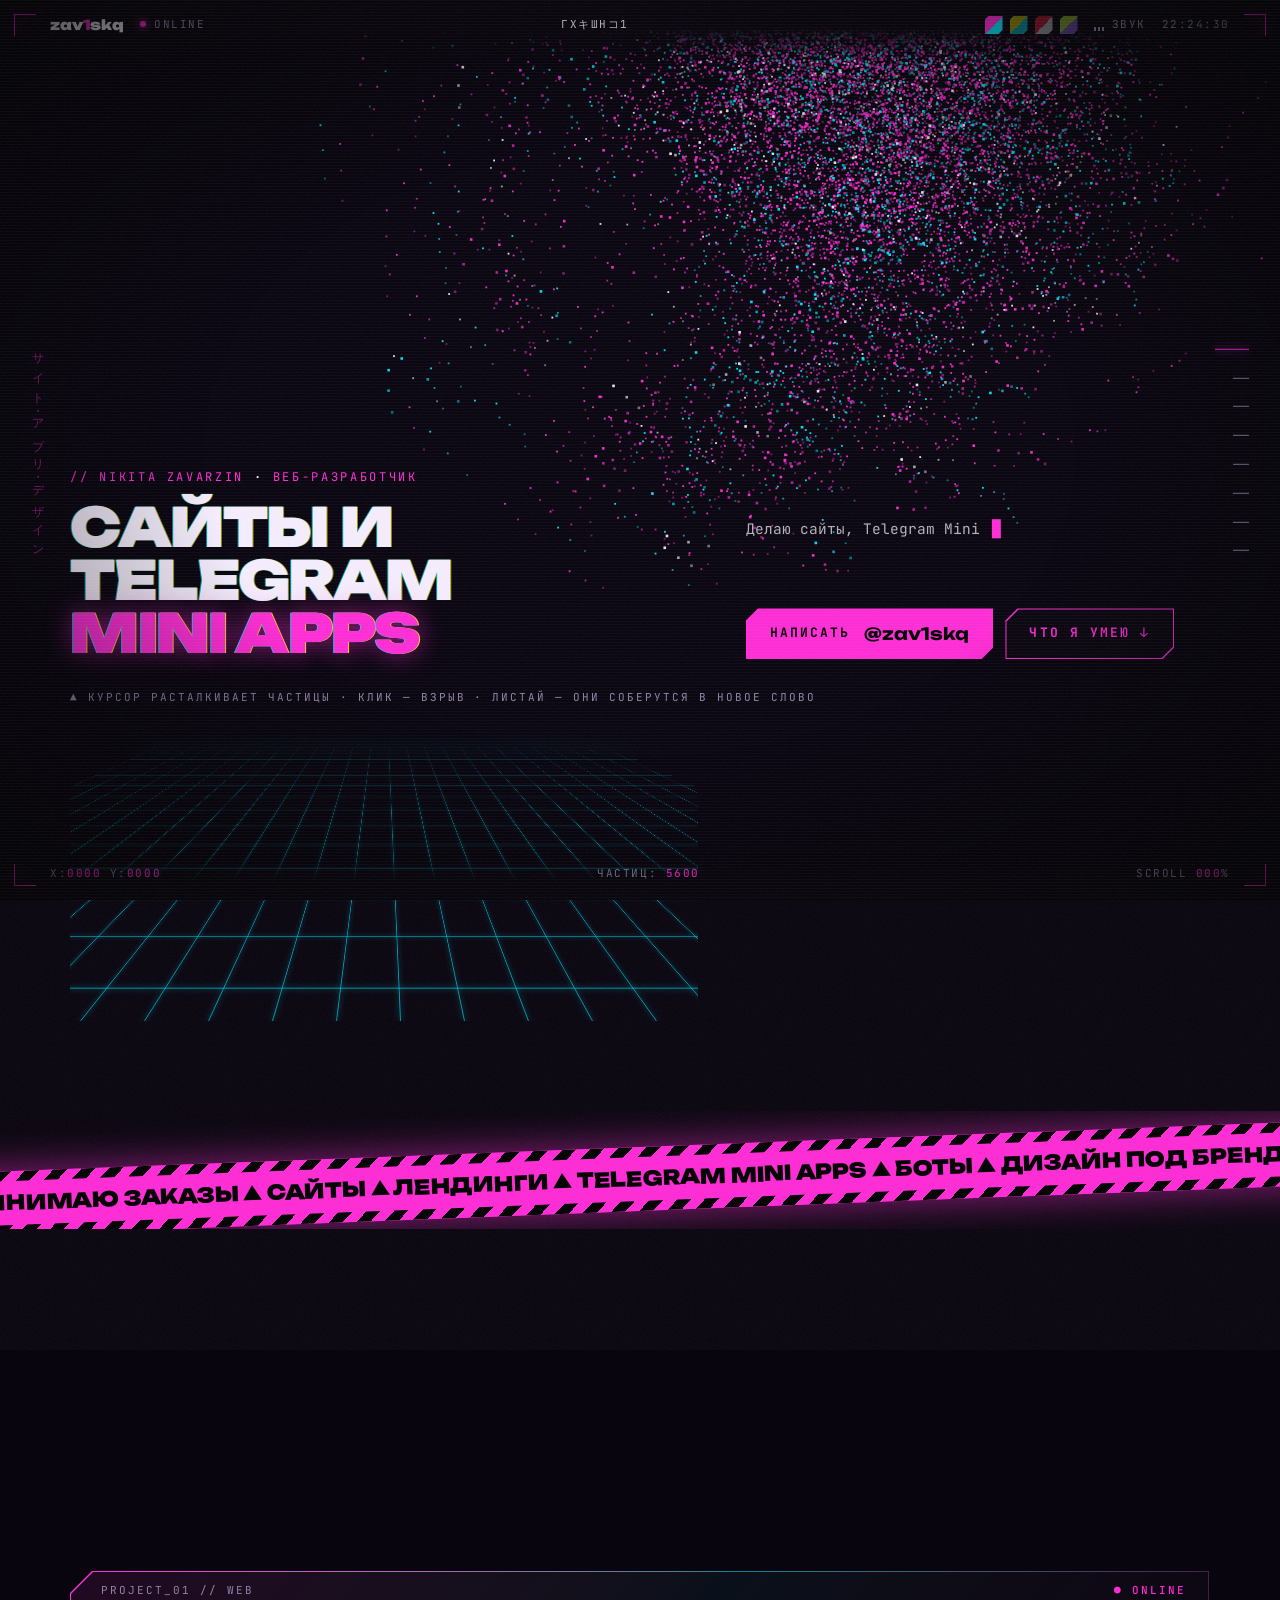
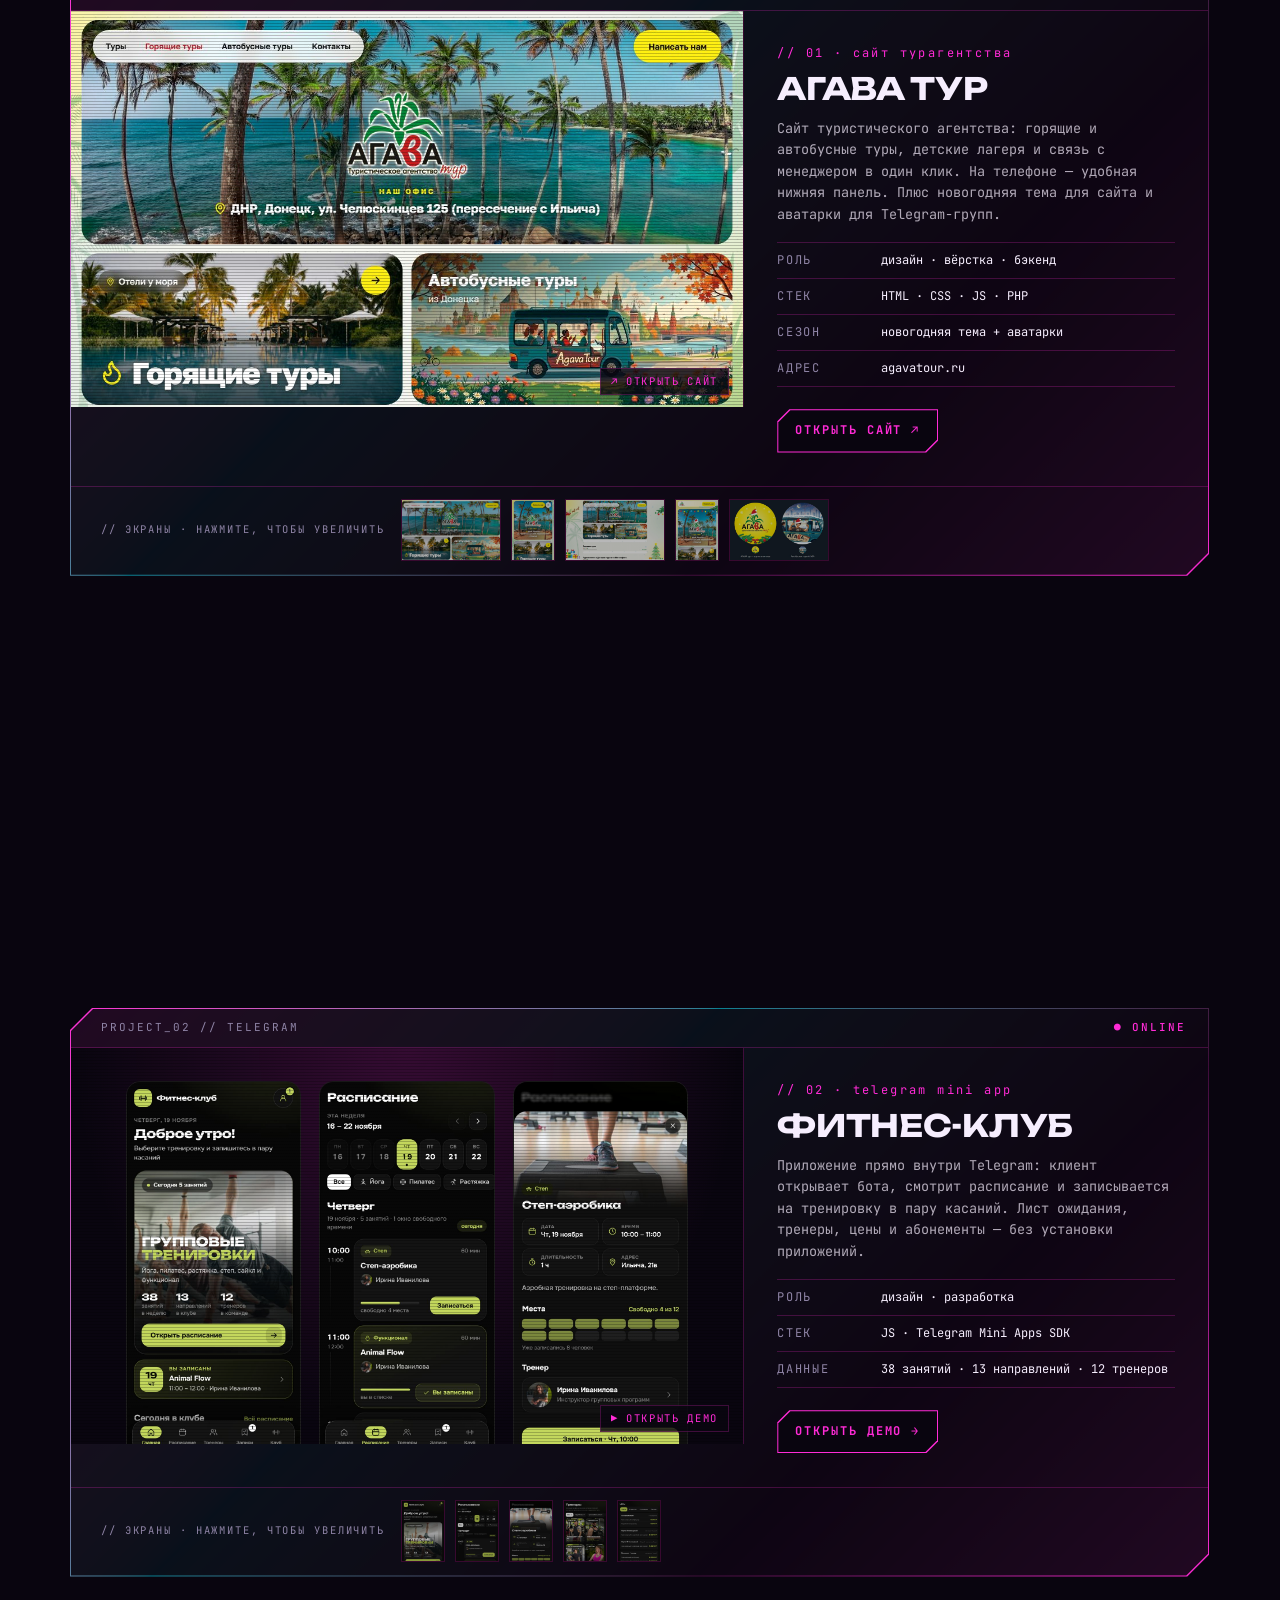
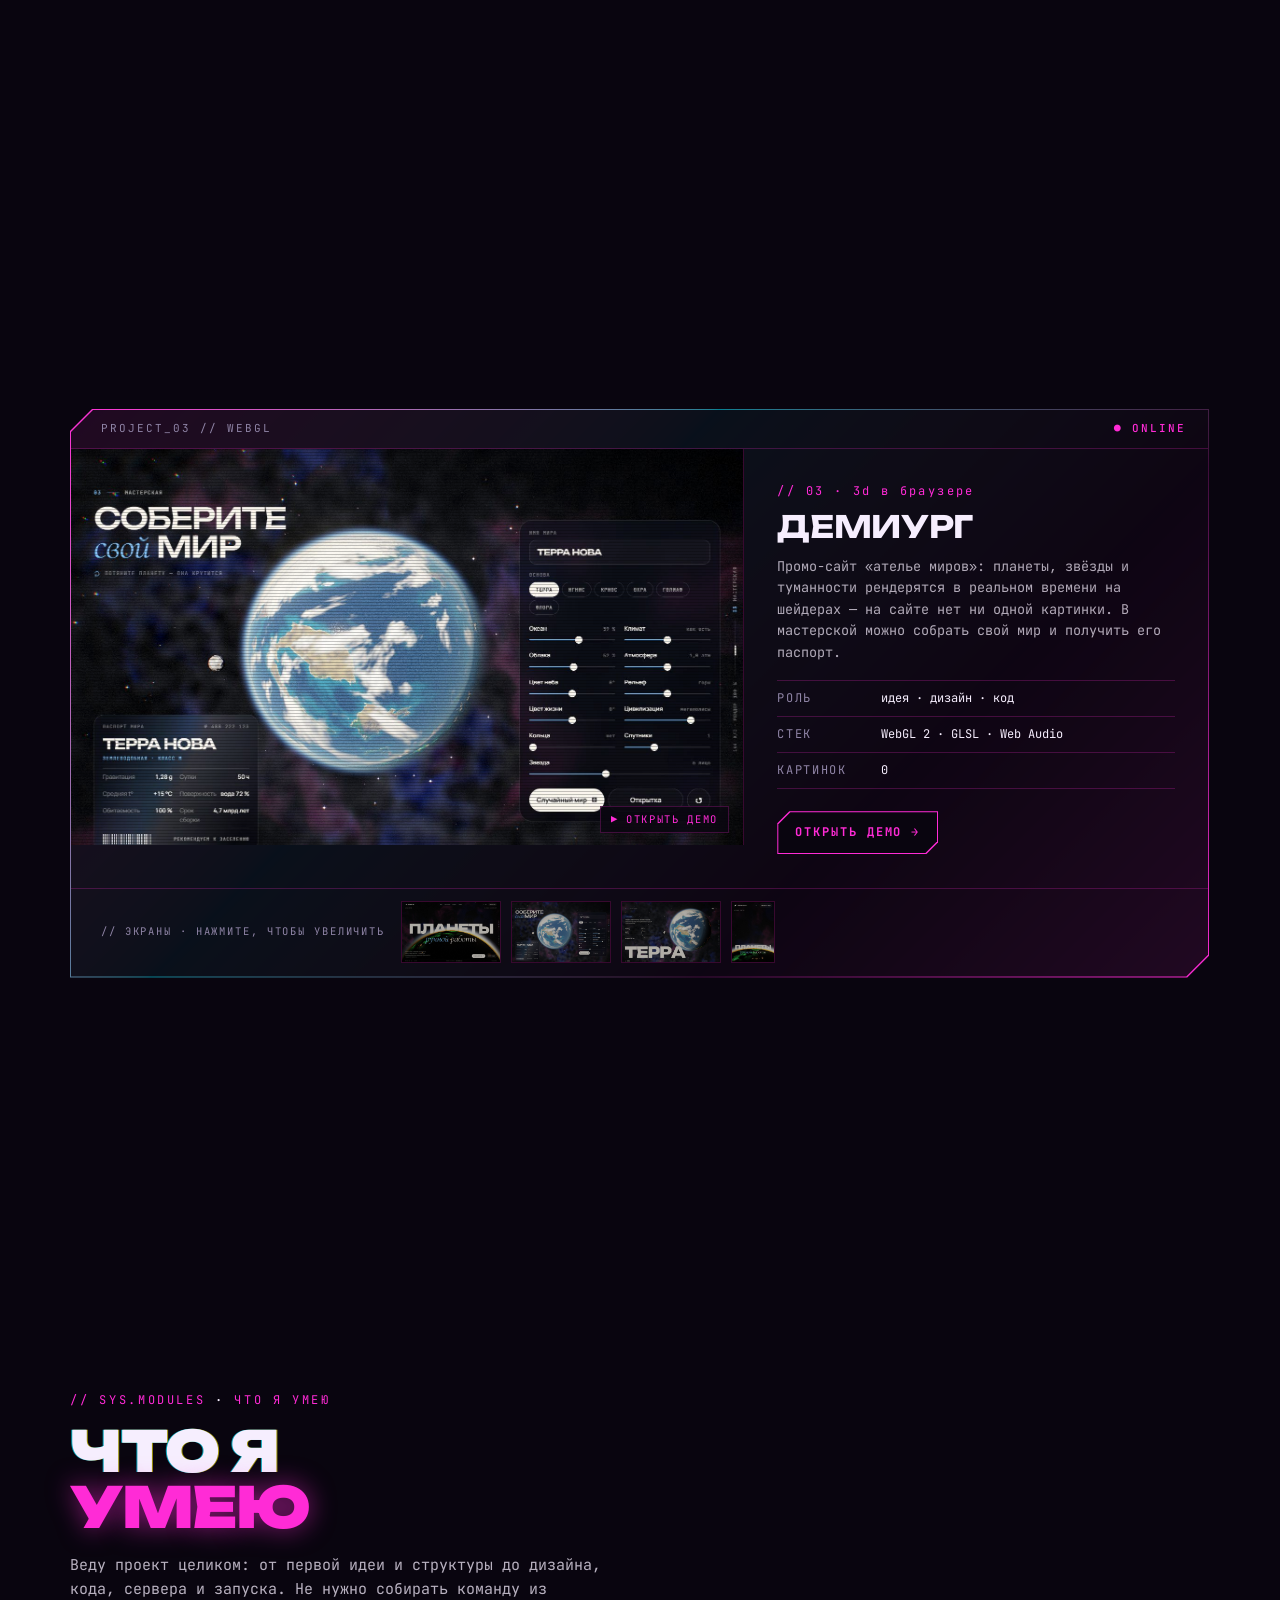
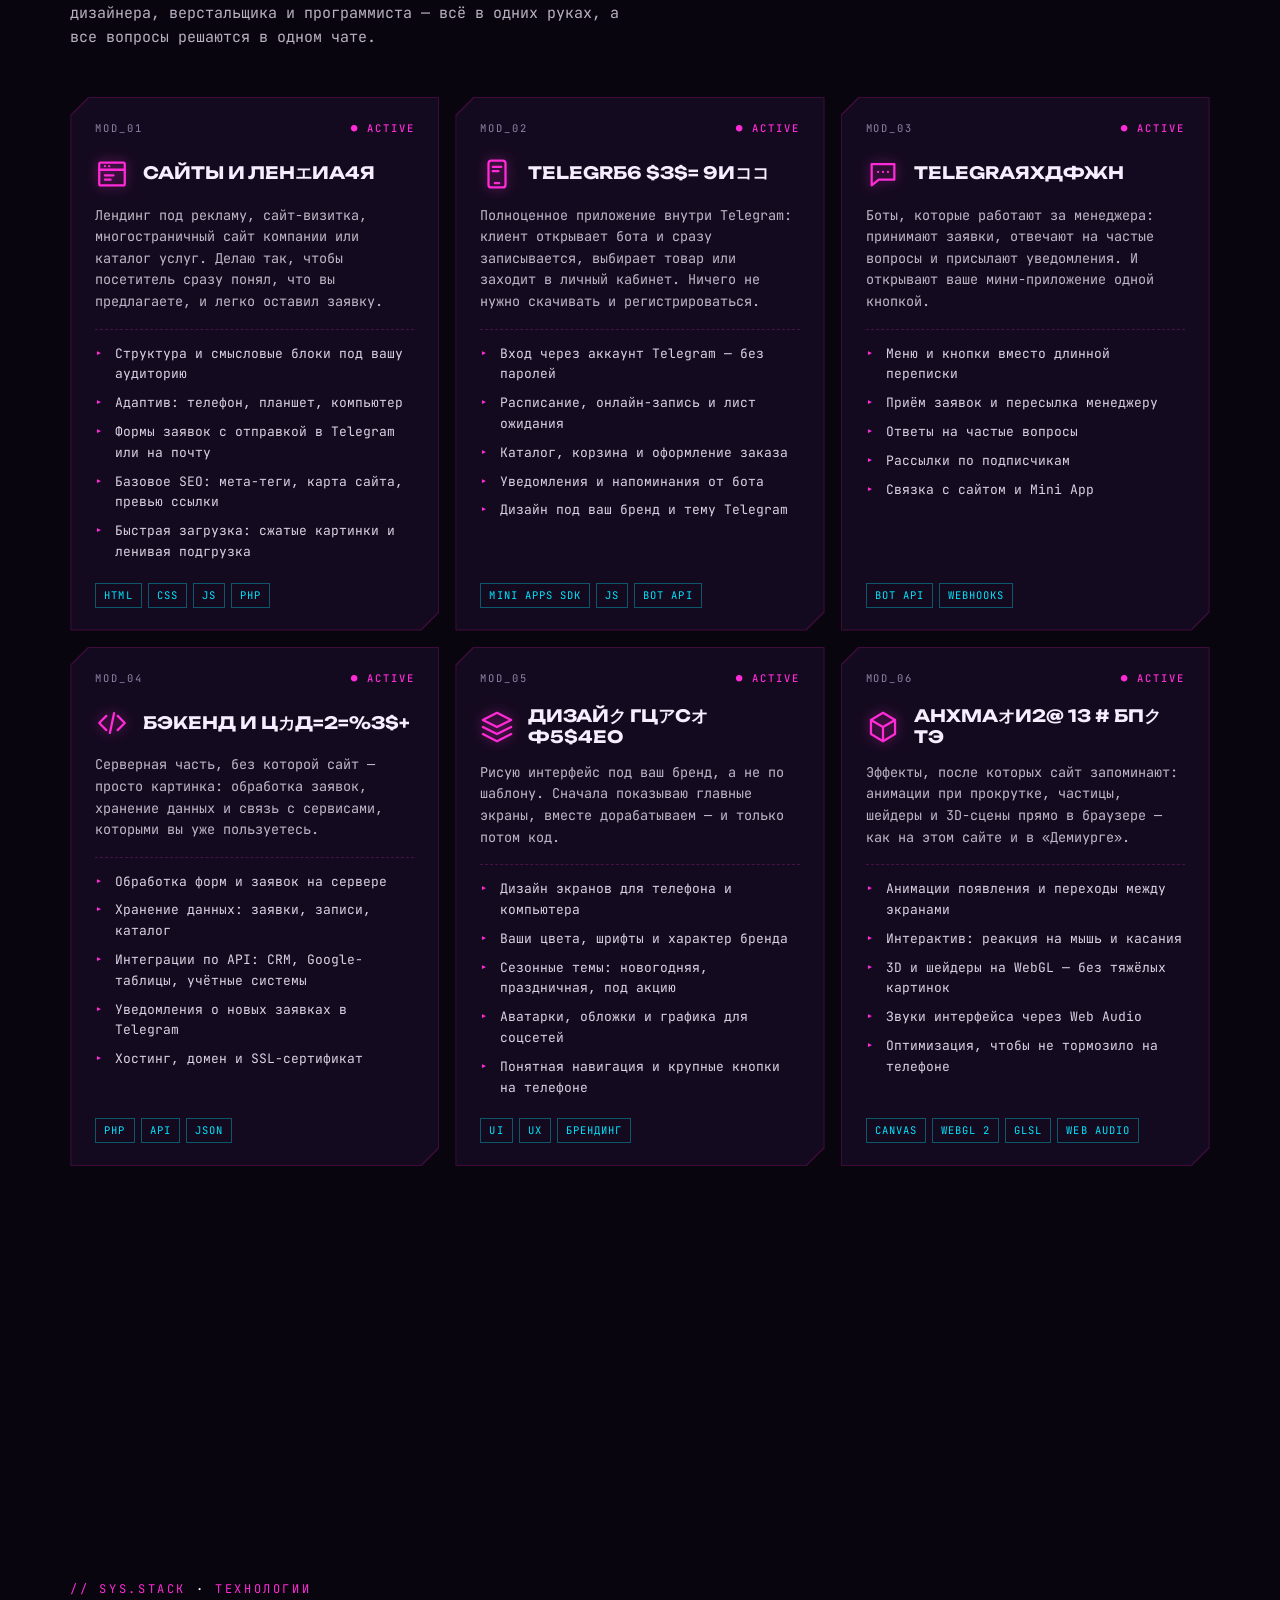
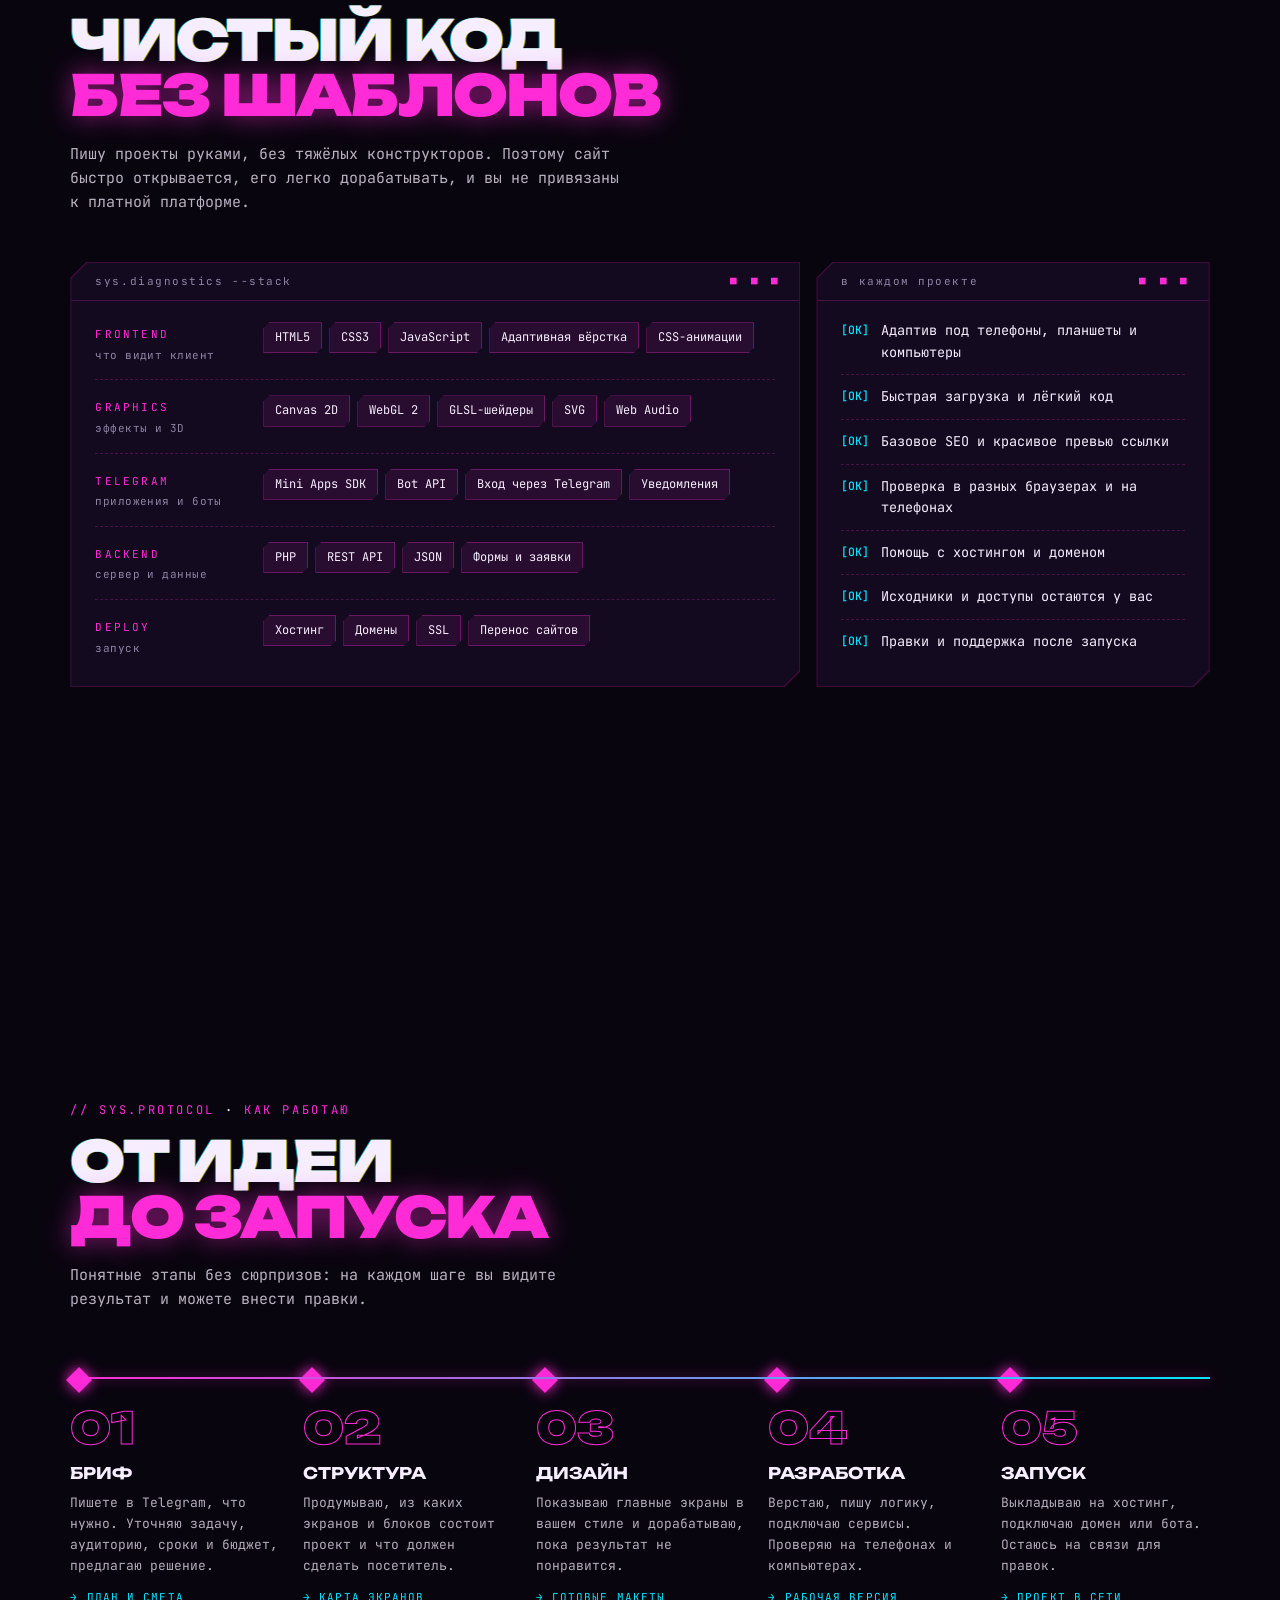
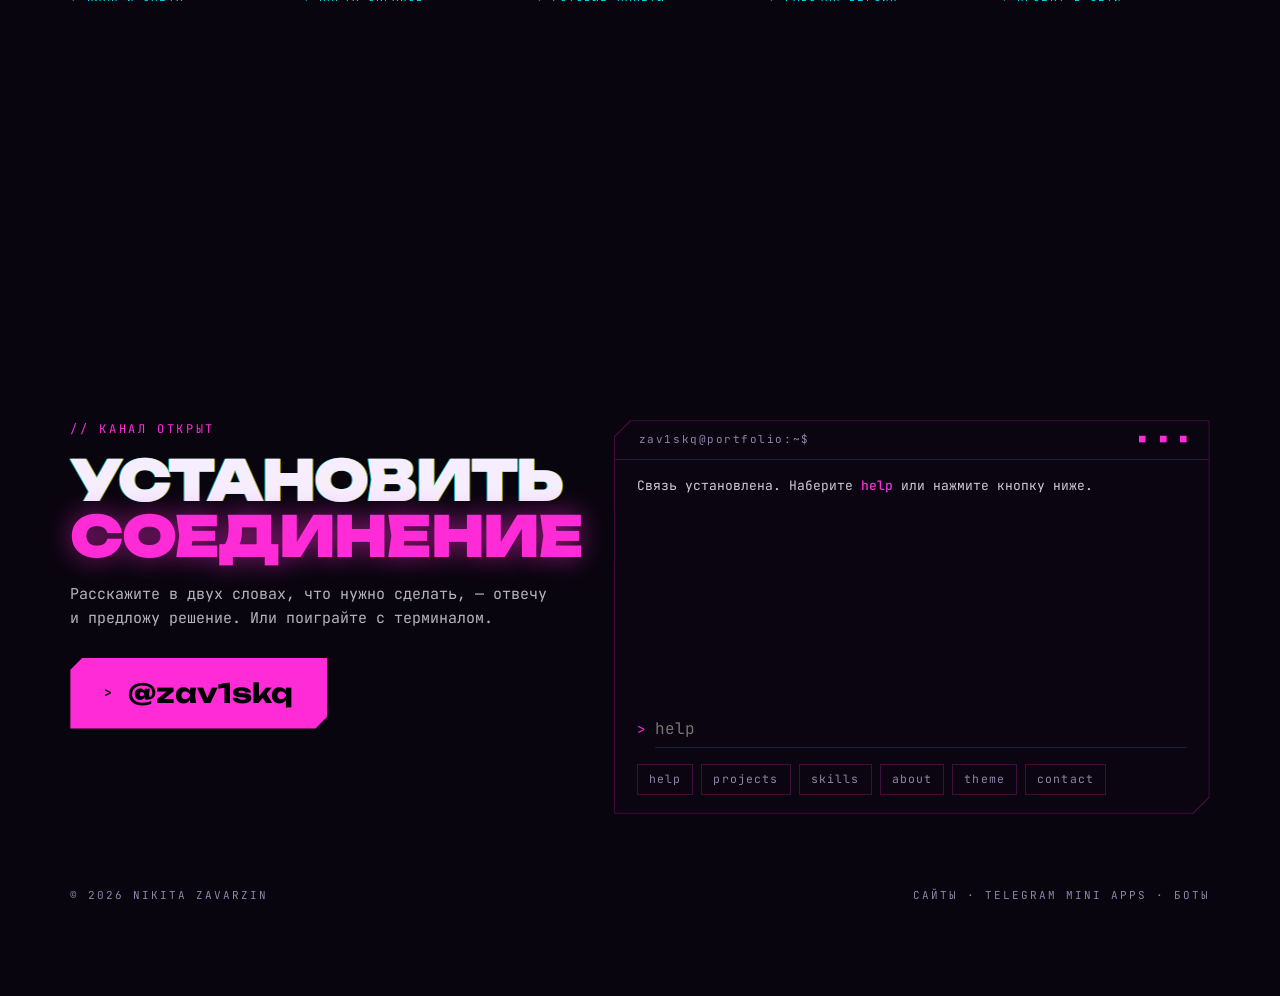
==== index.html @ bd36f964 "Портфолио: сайт в стиле киберпанк" ====
<!doctype html>
<html lang="ru" data-theme="neon">
<head>
<meta charset="utf-8">
<meta name="viewport" content="width=device-width, initial-scale=1, viewport-fit=cover">
<title>Nikita Zavarzin — сайты, Telegram Mini Apps и боты</title>
<meta name="description" content="Разработка сайтов, лендингов, Telegram Mini Apps и ботов под ключ: структура, дизайн, код, сервер и запуск. Работы, навыки и контакты.">
<meta name="theme-color" content="#09050f">
<meta name="color-scheme" content="dark">
<meta property="og:type" content="website">
<meta property="og:title" content="Nikita Zavarzin — сайты и Telegram Mini Apps">
<meta property="og:description" content="Сайты, мини-приложения и боты в Telegram под ключ. Смотрите работы и пишите в Telegram.">
<!-- адрес сайта: если он поменяется, замените zav1skq.github.io здесь в двух строках -->
<meta property="og:url" content="https://zav1skq.github.io/">
<meta property="og:image" content="https://zav1skq.github.io/img/og.jpg">
<meta property="og:image:width" content="1200">
<meta property="og:image:height" content="630">
<meta name="twitter:card" content="summary_large_image">
<link rel="icon" href="data:image/svg+xml,%3Csvg xmlns='http://www.w3.org/2000/svg' viewBox='0 0 32 32'%3E%3Cpath d='M7 0h25v25l-7 7H0V7z' fill='%23ff2bd6'/%3E%3Cpath d='M10 10h12L10 22h12' fill='none' stroke='%2309050f' stroke-width='3.4'/%3E%3C/svg%3E">
<link rel="preconnect" href="https://fonts.googleapis.com">
<link rel="preconnect" href="https://fonts.gstatic.com" crossorigin>
<link href="https://fonts.googleapis.com/css2?family=JetBrains+Mono:wght@400;500;700&family=Unbounded:wght@500;700;900&display=swap" rel="stylesheet">
<link rel="stylesheet" href="css/style.css">
<script>(function(d){d.classList.add('js');try{if(sessionStorage.getItem('zv-boot'))d.classList.add('noboot');var t=localStorage.getItem('zv-theme');if(/^(neon|yellow|red|acid)$/.test(t))d.dataset.theme=t}catch(e){}})(document.documentElement)</script>
</head>
<body>
<canvas id="px" aria-hidden="true"></canvas>
<div class="fx-vig"></div><div class="fx-scan"></div><div class="fx-noise"></div><div class="fx-flash" id="flash"></div>

<div class="hud-fade t"></div><div class="hud-fade b"></div>
<div class="hud">
  <i class="hc tl"></i><i class="hc tr"></i><i class="hc bl"></i><i class="hc br"></i>
  <div class="bar top">
    <div class="bar__l"><a class="logo" href="#top" aria-label="В начало">zav<i>1</i>skq</a><span class="opt"><span class="dot"></span>online</span></div>
    <span class="sec-name opt" id="secName">ГЛАВНАЯ</span>
    <div class="bar__r">
      <div class="pal" id="pal" role="group" aria-label="Цветовая гамма">
        <button type="button" data-t="neon" title="Неон" aria-label="Палитра: неон" style="--c1:#ff2bd6;--c2:#00e5ff"></button>
        <button type="button" data-t="yellow" title="Жёлтый" aria-label="Палитра: жёлтый" style="--c1:#fcee0a;--c2:#00f0ff"></button>
        <button type="button" data-t="red" title="Красный код" aria-label="Палитра: красный код" style="--c1:#ff2244;--c2:#e9eef5"></button>
        <button type="button" data-t="acid" title="Кислота" aria-label="Палитра: кислота" style="--c1:#c8ff3d;--c2:#9b6bff"></button>
      </div>
      <button class="snd" id="snd" type="button" aria-pressed="false"><i><span></span><span></span><span></span></i><span>Звук</span></button>
      <span class="opt" id="clock">00:00:00</span>
    </div>
  </div>
  <div class="bar bot"><span class="opt">X:<b id="cx">0000</b> Y:<b id="cy">0000</b></span><span class="opt">Частиц: <b id="pc">0000</b></span><span>Scroll <b id="sp">000</b>%</span></div>
</div>

<nav class="side" id="side" aria-label="Разделы"></nav>
<div class="kana" aria-hidden="true">サイト・アプリ・デザイン</div>
<div class="cur" id="cur" aria-hidden="true"><span class="h"></span><span class="v"></span><span class="ring"></span><span class="lbl" id="lbl"></span></div>
<div class="boot" id="boot" aria-hidden="true"><pre id="log"></pre><div class="boot__bar"><i id="bar"></i></div><small>Клик — пропустить</small></div>

<main id="top">
  <!-- ========== ПЕРВЫЙ ЭКРАН ========== -->
  <section class="step hero" data-word="ZAV1SKQ" data-y=".28" data-name="Главная">
    <div>
      <p class="tag">// Nikita Zavarzin <b>·</b> веб-разработчик</p>
      <h1 aria-label="Сайты и Telegram Mini Apps"><span class="gt" data-text="Сайты и Telegram">Сайты и Telegram</span><span class="gt p" data-text="Mini Apps">Mini Apps</span></h1>
    </div>
    <div class="hero__right">
      <p class="lead" id="lead">Делаю сайты, Telegram Mini Apps и ботов под ключ: структура, дизайн, код, сервер и запуск — всё в одних руках.</p>
      <div class="actions">
        <a class="btn btn--p" href="https://t.me/zav1skq" target="_blank" rel="noopener" data-label="CONNECT"><span>Написать</span><b>@zav1skq</b></a>
        <a class="btn" href="#skills" data-label="SCROLL">Что я умею ↓</a>
      </div>
    </div>
    <p class="hint"><span class="mouse">▲ Курсор расталкивает частицы · клик — взрыв · листай — они соберутся в новое слово</span><span class="touch">▲ Проведи пальцем по частицам · тапни по пустому месту · листай дальше</span></p>
    <div class="floor" aria-hidden="true"><i></i></div>
  </section>

  <div class="hz-wrap" aria-hidden="true"><div class="hazard"><div class="hazard__track" id="haz"></div></div></div>

  <!-- ========== ПРОЕКТЫ ========== -->
  <section class="step proj" id="p1" data-word="АГАВА" data-y=".2" data-name="Project_01">
    <article class="panel"><div class="panel__in">
      <header class="panel__head"><span>Project_01 // Web</span><b>● Online</b></header>
      <div class="panel__body">
        <a class="shot" href="https://agavatour.ru" target="_blank" rel="noopener" data-label="OPEN" aria-label="Открыть сайт АГАВА тур"><img src="img/agava-desktop.jpg" width="1440" height="706" alt="Главная страница сайта АГАВА тур"><i class="laser"></i><span class="zoom">↗ открыть сайт</span></a>
        <div class="info">
          <p class="k">// 01 · сайт турагентства</p>
          <h3 data-scramble>АГАВА тур</h3>
          <p class="desc">Сайт туристического агентства: горящие и автобусные туры, детские лагеря и связь с менеджером в один клик. На телефоне — удобная нижняя панель. Плюс новогодняя тема для сайта и аватарки для Telegram-групп.</p>
          <dl class="spec">
            <div><dt>РОЛЬ</dt><dd>дизайн · вёрстка · бэкенд</dd></div>
            <div><dt>СТЕК</dt><dd>HTML · CSS · JS · PHP</dd></div>
            <div><dt>СЕЗОН</dt><dd>новогодняя тема + аватарки</dd></div>
            <div><dt>АДРЕС</dt><dd>agavatour.ru</dd></div>
          </dl>
          <a class="btn" href="https://agavatour.ru" target="_blank" rel="noopener" data-label="OPEN">Открыть сайт ↗</a>
        </div>
      </div>
      <div class="thumbs" data-set="agava">
        <span class="thumbs__k">// экраны · нажмите, чтобы увеличить</span>
        <button type="button" data-src="img/agava-desktop.jpg" data-cap="Главная на компьютере" data-label="ZOOM" aria-label="Главная на компьютере"><img src="img/agava-desktop.jpg" alt="" loading="lazy"></button>
        <button class="ph" type="button" data-src="img/agava-phone.jpg" data-cap="Сайт на телефоне" data-label="ZOOM" aria-label="Сайт на телефоне"><img src="img/agava-phone.jpg" alt="" loading="lazy"></button>
        <button type="button" data-src="img/agava-ny-desktop.jpg" data-cap="Новогодняя тема на компьютере" data-label="ZOOM" aria-label="Новогодняя тема на компьютере"><img src="img/agava-ny-desktop.jpg" alt="" loading="lazy"></button>
        <button class="ph" type="button" data-src="img/agava-ny-phone.jpg" data-cap="Новогодняя тема на телефоне" data-label="ZOOM" aria-label="Новогодняя тема на телефоне"><img src="img/agava-ny-phone.jpg" alt="" loading="lazy"></button>
        <button type="button" data-src="img/agava-ny-avatars.jpg" data-cap="Новогодние аватарки для Telegram" data-label="ZOOM" aria-label="Новогодние аватарки для Telegram"><img src="img/agava-ny-avatars.jpg" alt="" loading="lazy"></button>
      </div>
    </div></article>
  </section>

  <section class="step proj" id="p2" data-word="MINI APP" data-y=".2" data-name="Project_02">
    <article class="panel"><div class="panel__in">
      <header class="panel__head"><span>Project_02 // Telegram</span><b>● Online</b></header>
      <div class="panel__body">
        <a class="shot shot--phones" href="mini-app.html" data-demo="MINI APP" data-mobile="projects/fitness/index.html" data-label="OPEN" aria-label="Открыть демо мини-приложения">
          <img src="img/fitness-home.jpg" width="600" height="1298" alt="Главный экран мини-приложения"><img src="img/fitness-schedule.jpg" width="600" height="1298" alt="Расписание"><img src="img/fitness-booking.jpg" width="600" height="1298" alt="Запись на занятие"><i class="laser"></i><span class="zoom">▶ открыть демо</span>
        </a>
        <div class="info">
          <p class="k">// 02 · telegram mini app</p>
          <h3 data-scramble>Фитнес-клуб</h3>
          <p class="desc">Приложение прямо внутри Telegram: клиент открывает бота, смотрит расписание и записывается на тренировку в пару касаний. Лист ожидания, тренеры, цены и абонементы — без установки приложений.</p>
          <dl class="spec">
            <div><dt>РОЛЬ</dt><dd>дизайн · разработка</dd></div>
            <div><dt>СТЕК</dt><dd>JS · Telegram Mini Apps SDK</dd></div>
            <div><dt>ДАННЫЕ</dt><dd>38 занятий · 13 направлений · 12 тренеров</dd></div>
          </dl>
          <a class="btn" href="mini-app.html" data-demo="MINI APP" data-mobile="projects/fitness/index.html" data-label="OPEN">Открыть демо →</a>
        </div>
      </div>
      <div class="thumbs" data-set="fitness">
        <span class="thumbs__k">// экраны · нажмите, чтобы увеличить</span>
        <button class="ph" type="button" data-src="img/fitness-home.jpg" data-cap="Главный экран" data-label="ZOOM" aria-label="Главный экран"><img src="img/fitness-home.jpg" alt="" loading="lazy"></button>
        <button class="ph" type="button" data-src="img/fitness-schedule.jpg" data-cap="Расписание на неделю" data-label="ZOOM" aria-label="Расписание на неделю"><img src="img/fitness-schedule.jpg" alt="" loading="lazy"></button>
        <button class="ph" type="button" data-src="img/fitness-booking.jpg" data-cap="Запись на занятие" data-label="ZOOM" aria-label="Запись на занятие"><img src="img/fitness-booking.jpg" alt="" loading="lazy"></button>
        <button class="ph" type="button" data-src="img/fitness-trainers.jpg" data-cap="Тренеры" data-label="ZOOM" aria-label="Тренеры"><img src="img/fitness-trainers.jpg" alt="" loading="lazy"></button>
        <button class="ph" type="button" data-src="img/fitness-prices.jpg" data-cap="Цены и абонементы" data-label="ZOOM" aria-label="Цены и абонементы"><img src="img/fitness-prices.jpg" alt="" loading="lazy"></button>
      </div>
    </div></article>
  </section>

  <section class="step proj" id="p3" data-word="ДЕМИУРГ" data-y=".2" data-name="Project_03">
    <article class="panel"><div class="panel__in">
      <header class="panel__head"><span>Project_03 // WebGL</span><b>● Online</b></header>
      <div class="panel__body">
        <a class="shot" href="projects/demiurg/index.html" data-demo="ДЕМИУРГ" data-label="OPEN" aria-label="Открыть демо Демиурга"><img src="img/demiurg-workshop.jpg" width="1440" height="900" alt="Мастерская миров на сайте Демиург"><i class="laser"></i><span class="zoom">▶ открыть демо</span></a>
        <div class="info">
          <p class="k">// 03 · 3d в браузере</p>
          <h3 data-scramble>Демиург</h3>
          <p class="desc">Промо-сайт «ателье миров»: планеты, звёзды и туманности рендерятся в реальном времени на шейдерах — на сайте нет ни одной картинки. В мастерской можно собрать свой мир и получить его паспорт.</p>
          <dl class="spec">
            <div><dt>РОЛЬ</dt><dd>идея · дизайн · код</dd></div>
            <div><dt>СТЕК</dt><dd>WebGL 2 · GLSL · Web Audio</dd></div>
            <div><dt>КАРТИНОК</dt><dd>0</dd></div>
          </dl>
          <a class="btn" href="projects/demiurg/index.html" data-demo="ДЕМИУРГ" data-label="OPEN">Открыть демо →</a>
        </div>
      </div>
      <div class="thumbs" data-set="demiurg">
        <span class="thumbs__k">// экраны · нажмите, чтобы увеличить</span>
        <button type="button" data-src="img/demiurg-hero.jpg" data-cap="Первый экран" data-label="ZOOM" aria-label="Первый экран"><img src="img/demiurg-hero.jpg" alt="" loading="lazy"></button>
        <button type="button" data-src="img/demiurg-workshop.jpg" data-cap="Мастерская: настройка планеты" data-label="ZOOM" aria-label="Мастерская"><img src="img/demiurg-workshop.jpg" alt="" loading="lazy"></button>
        <button type="button" data-src="img/demiurg-worlds.jpg" data-cap="Каталог миров" data-label="ZOOM" aria-label="Каталог миров"><img src="img/demiurg-worlds.jpg" alt="" loading="lazy"></button>
        <button class="ph" type="button" data-src="img/demiurg-phone.jpg" data-cap="На телефоне" data-label="ZOOM" aria-label="На телефоне"><img src="img/demiurg-phone.jpg" alt="" loading="lazy"></button>
      </div>
    </div></article>
  </section>

  <!-- ========== НАВЫКИ ========== -->
  <section class="step skills" id="skills" data-word="НАВЫКИ" data-y=".2" data-name="Навыки">
    <div class="sh">
      <p class="tag">// sys.modules <b>·</b> что я умею</p>
      <h2 class="h2"><span class="gt" data-text="Что я">Что я</span><span class="gt p" data-text="умею">умею</span></h2>
      <p class="txt">Веду проект целиком: от первой идеи и структуры до дизайна, кода, сервера и запуска. Не нужно собирать команду из дизайнера, верстальщика и программиста — всё в одних руках, а все вопросы решаются в одном чате.</p>
    </div>

    <div class="mods__grid">
      <article class="mod frame rv"><div class="frame__in">
        <div class="mod__top"><span>MOD_01</span><b>● ACTIVE</b></div>
        <div class="mod__title"><svg viewBox="0 0 24 24" aria-hidden="true"><rect x="3" y="4" width="18" height="16" rx="1"/><path d="M3 9h18M7 6.5h.01M10 6.5h.01M7 13h6M7 16h4"/></svg><h3 data-scramble>Сайты и лендинги</h3></div>
        <p class="mod__lead">Лендинг под рекламу, сайт-визитка, многостраничный сайт компании или каталог услуг. Делаю так, чтобы посетитель сразу понял, что вы предлагаете, и легко оставил заявку.</p>
        <ul>
          <li>Структура и смысловые блоки под вашу аудиторию</li>
          <li>Адаптив: телефон, планшет, компьютер</li>
          <li>Формы заявок с отправкой в Telegram или на почту</li>
          <li>Базовое SEO: мета-теги, карта сайта, превью ссылки</li>
          <li>Быстрая загрузка: сжатые картинки и ленивая подгрузка</li>
        </ul>
        <div class="mod__tags"><span>HTML</span><span>CSS</span><span>JS</span><span>PHP</span></div>
      </div></article>

      <article class="mod frame rv" style="--d:.08s"><div class="frame__in">
        <div class="mod__top"><span>MOD_02</span><b>● ACTIVE</b></div>
        <div class="mod__title"><svg viewBox="0 0 24 24" aria-hidden="true"><rect x="6" y="2.5" width="12" height="19" rx="2"/><path d="M10.5 18.5h3M9 7h6M9 10h4"/></svg><h3 data-scramble>Telegram Mini Apps</h3></div>
        <p class="mod__lead">Полноценное приложение внутри Telegram: клиент открывает бота и сразу записывается, выбирает товар или заходит в личный кабинет. Ничего не нужно скачивать и регистрироваться.</p>
        <ul>
          <li>Вход через аккаунт Telegram — без паролей</li>
          <li>Расписание, онлайн-запись и лист ожидания</li>
          <li>Каталог, корзина и оформление заказа</li>
          <li>Уведомления и напоминания от бота</li>
          <li>Дизайн под ваш бренд и тему Telegram</li>
        </ul>
        <div class="mod__tags"><span>Mini Apps SDK</span><span>JS</span><span>Bot API</span></div>
      </div></article>

      <article class="mod frame rv" style="--d:.16s"><div class="frame__in">
        <div class="mod__top"><span>MOD_03</span><b>● ACTIVE</b></div>
        <div class="mod__title"><svg viewBox="0 0 24 24" aria-hidden="true"><path d="M4 5h16v11H9l-5 4V5Z"/><path d="M8.5 10.5h.01M12 10.5h.01M15.5 10.5h.01"/></svg><h3 data-scramble>Telegram-боты</h3></div>
        <p class="mod__lead">Боты, которые работают за менеджера: принимают заявки, отвечают на частые вопросы и присылают уведомления. И открывают ваше мини-приложение одной кнопкой.</p>
        <ul>
          <li>Меню и кнопки вместо длинной переписки</li>
          <li>Приём заявок и пересылка менеджеру</li>
          <li>Ответы на частые вопросы</li>
          <li>Рассылки по подписчикам</li>
          <li>Связка с сайтом и Mini App</li>
        </ul>
        <div class="mod__tags"><span>Bot API</span><span>Webhooks</span></div>
      </div></article>

      <article class="mod frame rv"><div class="frame__in">
        <div class="mod__top"><span>MOD_04</span><b>● ACTIVE</b></div>
        <div class="mod__title"><svg viewBox="0 0 24 24" aria-hidden="true"><path d="M8 7 3 12l5 5M16 7l5 5-5 5M13.5 5l-3 14"/></svg><h3 data-scramble>Бэкенд и интеграции</h3></div>
        <p class="mod__lead">Серверная часть, без которой сайт — просто картинка: обработка заявок, хранение данных и связь с сервисами, которыми вы уже пользуетесь.</p>
        <ul>
          <li>Обработка форм и заявок на сервере</li>
          <li>Хранение данных: заявки, записи, каталог</li>
          <li>Интеграции по API: CRM, Google-таблицы, учётные системы</li>
          <li>Уведомления о новых заявках в Telegram</li>
          <li>Хостинг, домен и SSL-сертификат</li>
        </ul>
        <div class="mod__tags"><span>PHP</span><span>API</span><span>JSON</span></div>
      </div></article>

      <article class="mod frame rv" style="--d:.08s"><div class="frame__in">
        <div class="mod__top"><span>MOD_05</span><b>● ACTIVE</b></div>
        <div class="mod__title"><svg viewBox="0 0 24 24" aria-hidden="true"><path d="M12 2 2 7l10 5 10-5-10-5ZM2 17l10 5 10-5M2 12l10 5 10-5"/></svg><h3 data-scramble>Дизайн интерфейсов</h3></div>
        <p class="mod__lead">Рисую интерфейс под ваш бренд, а не по шаблону. Сначала показываю главные экраны, вместе дорабатываем — и только потом код.</p>
        <ul>
          <li>Дизайн экранов для телефона и компьютера</li>
          <li>Ваши цвета, шрифты и характер бренда</li>
          <li>Сезонные темы: новогодняя, праздничная, под акцию</li>
          <li>Аватарки, обложки и графика для соцсетей</li>
          <li>Понятная навигация и крупные кнопки на телефоне</li>
        </ul>
        <div class="mod__tags"><span>UI</span><span>UX</span><span>Брендинг</span></div>
      </div></article>

      <article class="mod frame rv" style="--d:.16s"><div class="frame__in">
        <div class="mod__top"><span>MOD_06</span><b>● ACTIVE</b></div>
        <div class="mod__title"><svg viewBox="0 0 24 24" aria-hidden="true"><path d="m12 2 8.5 5v10L12 22l-8.5-5V7L12 2Z"/><path d="m3.5 7 8.5 5 8.5-5M12 12v10"/></svg><h3 data-scramble>Анимации, 3D и WebGL</h3></div>
        <p class="mod__lead">Эффекты, после которых сайт запоминают: анимации при прокрутке, частицы, шейдеры и 3D-сцены прямо в браузере — как на этом сайте и в «Демиурге».</p>
        <ul>
          <li>Анимации появления и переходы между экранами</li>
          <li>Интерактив: реакция на мышь и касания</li>
          <li>3D и шейдеры на WebGL — без тяжёлых картинок</li>
          <li>Звуки интерфейса через Web Audio</li>
          <li>Оптимизация, чтобы не тормозило на телефоне</li>
        </ul>
        <div class="mod__tags"><span>Canvas</span><span>WebGL 2</span><span>GLSL</span><span>Web Audio</span></div>
      </div></article>
    </div>
  </section>

  <!-- ========== СТЕК ========== -->
  <section class="step stack" id="stack" data-word="СТЕК" data-y=".2" data-name="Стек">
    <div class="sh">
      <p class="tag">// sys.stack <b>·</b> технологии</p>
      <h2 class="h2"><span class="gt" data-text="Чистый код">Чистый код</span><span class="gt p" data-text="без шаблонов">без шаблонов</span></h2>
      <p class="txt">Пишу проекты руками, без тяжёлых конструкторов. Поэтому сайт быстро открывается, его легко дорабатывать, и вы не привязаны к платной платформе.</p>
    </div>
    <div class="stack__grid">
      <div class="frame rv"><div class="frame__in">
        <div class="frame__head">sys.diagnostics --stack<span>■ ■ ■</span></div>
        <div class="diag">
          <div class="diag__row" style="--i:0"><p class="diag__k">FRONTEND<small>что видит клиент</small></p><div class="chips"><span>HTML5</span><span>CSS3</span><span>JavaScript</span><span>Адаптивная вёрстка</span><span>CSS-анимации</span></div></div>
          <div class="diag__row" style="--i:1"><p class="diag__k">GRAPHICS<small>эффекты и 3D</small></p><div class="chips"><span>Canvas 2D</span><span>WebGL 2</span><span>GLSL-шейдеры</span><span>SVG</span><span>Web Audio</span></div></div>
          <div class="diag__row" style="--i:2"><p class="diag__k">TELEGRAM<small>приложения и боты</small></p><div class="chips"><span>Mini Apps SDK</span><span>Bot API</span><span>Вход через Telegram</span><span>Уведомления</span></div></div>
          <div class="diag__row" style="--i:3"><p class="diag__k">BACKEND<small>сервер и данные</small></p><div class="chips"><span>PHP</span><span>REST API</span><span>JSON</span><span>Формы и заявки</span></div></div>
          <div class="diag__row" style="--i:4"><p class="diag__k">DEPLOY<small>запуск</small></p><div class="chips"><span>Хостинг</span><span>Домены</span><span>SSL</span><span>Перенос сайтов</span></div></div>
        </div>
      </div></div>
      <div class="frame rv" style="--d:.12s"><div class="frame__in">
        <div class="frame__head">в каждом проекте<span>■ ■ ■</span></div>
        <ul class="checks">
          <li style="--i:0"><b>[OK]</b>Адаптив под телефоны, планшеты и компьютеры</li>
          <li style="--i:1"><b>[OK]</b>Быстрая загрузка и лёгкий код</li>
          <li style="--i:2"><b>[OK]</b>Базовое SEO и красивое превью ссылки</li>
          <li style="--i:3"><b>[OK]</b>Проверка в разных браузерах и на телефонах</li>
          <li style="--i:4"><b>[OK]</b>Помощь с хостингом и доменом</li>
          <li style="--i:5"><b>[OK]</b>Исходники и доступы остаются у вас</li>
          <li style="--i:6"><b>[OK]</b>Правки и поддержка после запуска</li>
        </ul>
      </div></div>
    </div>
  </section>

  <!-- ========== ПРОЦЕСС ========== -->
  <section class="step proc" id="process" data-word="ПРОЦЕСС" data-y=".2" data-name="Процесс">
    <div class="sh">
      <p class="tag">// sys.protocol <b>·</b> как работаю</p>
      <h2 class="h2"><span class="gt" data-text="От идеи">От идеи</span><span class="gt p" data-text="до запуска">до запуска</span></h2>
      <p class="txt">Понятные этапы без сюрпризов: на каждом шаге вы видите результат и можете внести правки.</p>
    </div>
    <ol class="flow" id="flow">
      <li style="--i:0"><span class="n">01</span><h3>Бриф</h3><p>Пишете в Telegram, что нужно. Уточняю задачу, аудиторию, сроки и бюджет, предлагаю решение.</p><p class="out">→ план и смета</p></li>
      <li style="--i:1"><span class="n">02</span><h3>Структура</h3><p>Продумываю, из каких экранов и блоков состоит проект и что должен сделать посетитель.</p><p class="out">→ карта экранов</p></li>
      <li style="--i:2"><span class="n">03</span><h3>Дизайн</h3><p>Показываю главные экраны в вашем стиле и дорабатываю, пока результат не понравится.</p><p class="out">→ готовые макеты</p></li>
      <li style="--i:3"><span class="n">04</span><h3>Разработка</h3><p>Верстаю, пишу логику, подключаю сервисы. Проверяю на телефонах и компьютерах.</p><p class="out">→ рабочая версия</p></li>
      <li style="--i:4"><span class="n">05</span><h3>Запуск</h3><p>Выкладываю на хостинг, подключаю домен или бота. Остаюсь на связи для правок.</p><p class="out">→ проект в сети</p></li>
    </ol>
  </section>

  <!-- ========== СВЯЗЬ ========== -->
  <section class="step contact" id="contact" data-word="СВЯЗЬ" data-y=".2" data-name="Связь">
    <div>
      <p class="tag">// канал открыт</p>
      <h2 class="h2"><span class="gt" data-text="Установить">Установить</span><span class="gt p" data-text="соединение">соединение</span></h2>
      <p class="txt">Расскажите в двух словах, что нужно сделать, — отвечу и предложу решение. Или поиграйте с терминалом.</p>
      <a class="btn btn--p btn--xl" href="https://t.me/zav1skq" target="_blank" rel="noopener" data-label="CONNECT"><span>&gt;</span><b>@zav1skq</b></a>
    </div>
    <div class="term frame"><div class="frame__in">
      <div class="frame__head">zav1skq@portfolio:~$<span>■ ■ ■</span></div>
      <div class="term__out" id="tout" aria-live="polite"></div>
      <form class="term__form" id="tform" autocomplete="off"><span>&gt;</span><input id="tin" spellcheck="false" autocapitalize="off" aria-label="Команда терминала" placeholder="help"></form>
      <div class="qc" id="qc"><button type="button" data-cmd="help">help</button><button type="button" data-cmd="projects">projects</button><button type="button" data-cmd="skills">skills</button><button type="button" data-cmd="about">about</button><button type="button" data-cmd="theme">theme</button><button type="button" data-cmd="contact">contact</button></div>
    </div></div>
    <p class="foot"><span>© <span id="year">2026</span> Nikita Zavarzin</span><span>Сайты · Telegram Mini Apps · боты</span></p>
  </section>
</main>

<div class="warp" id="warp" hidden aria-hidden="true">
  <div class="warp__in">
    <p class="tag" id="warpTag">// переход</p>
    <p class="warp__t"><span id="warpVerb">подключение к</span> <b id="warpName">демо</b><i>_</i></p>
    <div class="warp__bar"><i></i></div>
  </div>
</div>

<div class="lb" id="lb" role="dialog" aria-modal="true" aria-label="Просмотр скриншота" hidden>
  <div class="lb__frame" id="lbFrame"><div class="lb__in">
    <div class="lb__head"><span id="lbCap"></span><b id="lbNum">01/01</b></div>
    <img id="lbImg" alt="">
  </div></div>
  <button class="lb__nav prev" type="button" data-label="PREV" aria-label="Предыдущий скриншот">‹</button>
  <button class="lb__nav next" type="button" data-label="NEXT" aria-label="Следующий скриншот">›</button>
  <button class="lb__close" type="button" data-label="EXIT" aria-label="Закрыть">✕ Esc</button>
</div>

<script src="js/main.js"></script>
</body>
</html>
---- css/style.css ----
/* =========================================================
   Портфолио Nikita Zavarzin — киберпанк + частицы
   Цвета палитр — сразу ниже. --p основной, --s второй, --a акцент.
   ========================================================= */
:root, [data-theme="neon"] { --p: #ff2bd6; --s: #00e5ff; --a: #fff200; --bg: #09050f; --bg2: #130a1e; --fg: #f6eefe; --dim: #8f84a6; }
[data-theme="yellow"] { --p: #fcee0a; --s: #00f0ff; --a: #ff003c; --bg: #07080a; --bg2: #101216; --fg: #f3f3e9; --dim: #86887c; }
[data-theme="red"]    { --p: #ff2244; --s: #e9eef5; --a: #ff8a00; --bg: #0b0405; --bg2: #170a0d; --fg: #f7eeee; --dim: #9c8588; }
[data-theme="acid"]   { --p: #c8ff3d; --s: #9b6bff; --a: #00f0ff; --bg: #050607; --bg2: #0d100b; --fg: #eef3e6; --dim: #7f8977; }
:root {
  --line: color-mix(in srgb, var(--p) 22%, transparent);
  --glow: color-mix(in srgb, var(--p) 55%, transparent);
  --gx: clamp(20px, 5.5vw, 96px);
  --cut: 22px;
}

* { box-sizing: border-box; margin: 0; padding: 0; }
html { background: var(--bg); scroll-behavior: smooth; transition: background-color .4s; }
body { color: var(--fg); font: 400 14px/1.6 'JetBrains Mono', ui-monospace, monospace; overflow-x: hidden; }
body.lb-open { overflow: hidden; }
@media (hover: hover) and (pointer: fine) { body, a, button, input { cursor: none; } }
a { color: inherit; text-decoration: none; }
img { display: block; max-width: 100%; }
button { font: inherit; color: inherit; background: none; border: 0; }
ul, ol { list-style: none; }
::selection { background: var(--p); color: #000; }
:focus-visible { outline: 1px solid var(--p); outline-offset: 3px; }
@keyframes blink { 50% { opacity: 0; } }

/* ================= ФОНОВЫЕ ЭФФЕКТЫ ================= */
#px { position: fixed; inset: 0; z-index: 0; width: 100vw; height: 100vh; display: block; }
.fx-scan { position: fixed; inset: 0; z-index: 80; pointer-events: none; background: repeating-linear-gradient(180deg, rgba(255, 255, 255, .03) 0 1px, transparent 1px 3px); }
.fx-vig { position: fixed; inset: 0; z-index: 79; pointer-events: none; background: radial-gradient(ellipse at center, transparent 48%, rgba(0, 0, 0, .72)); }
.fx-noise { position: fixed; inset: -50%; z-index: 81; pointer-events: none; opacity: .06; animation: noise .4s steps(4) infinite;
  background-image: url("data:image/svg+xml,%3Csvg xmlns='http://www.w3.org/2000/svg' width='160' height='160'%3E%3Cfilter id='n'%3E%3CfeTurbulence type='fractalNoise' baseFrequency='.9' numOctaves='2'/%3E%3C/filter%3E%3Crect width='160' height='160' filter='url(%23n)'/%3E%3C/svg%3E"); }
@keyframes noise { 0% { transform: translate(0, 0); } 25% { transform: translate(-5%, 3%); } 50% { transform: translate(4%, -4%); } 75% { transform: translate(-3%, -2%); } }
.fx-flash { position: fixed; inset: 0; z-index: 86; pointer-events: none; opacity: 0; mix-blend-mode: screen;
  background: repeating-linear-gradient(0deg, color-mix(in srgb, var(--p) 40%, transparent) 0 2px, transparent 2px 7px, color-mix(in srgb, var(--s) 30%, transparent) 7px 8px, transparent 8px 14px); }
.fx-flash.on { animation: flash .42s steps(5) both; }
@keyframes flash { 0% { opacity: 1; transform: translateX(-12px); } 20% { opacity: .2; transform: translateX(16px); } 40% { opacity: .9; transform: translateX(-6px) scaleY(1.4); } 60% { opacity: .3; transform: none; } 100% { opacity: 0; } }

/* ================= HUD ================= */
.hud { position: fixed; inset: 14px; z-index: 70; pointer-events: none; }
/* затемнение под верхней и нижней панелью, чтобы текст под ними не мешал */
.hud-fade { position: fixed; left: 0; right: 0; z-index: 69; pointer-events: none; }
.hud-fade.t { top: 0; height: 62px; background: linear-gradient(var(--bg) 45%, transparent); }
.hud-fade.b { bottom: 0; height: 46px; background: linear-gradient(transparent, var(--bg) 60%); }
@media (max-width: 760px) { .hud-fade.b { display: none; } }
.hc { position: absolute; width: 22px; height: 22px; border: 1.5px solid var(--p); filter: drop-shadow(0 0 6px var(--glow)); }
.hc.tl { top: 0; left: 0; border-right: 0; border-bottom: 0; } .hc.tr { top: 0; right: 0; border-left: 0; border-bottom: 0; }
.hc.bl { bottom: 0; left: 0; border-right: 0; border-top: 0; } .hc.br { bottom: 0; right: 0; border-left: 0; border-top: 0; }
.bar { position: absolute; left: 36px; right: 36px; display: flex; align-items: center; justify-content: space-between; gap: 18px; font-size: 11px; letter-spacing: .14em; text-transform: uppercase; color: var(--dim); white-space: nowrap; }
.bar.top { top: -2px; height: 26px; } .bar.bot { bottom: 3px; }
.bar b { color: var(--p); font-weight: 500; }
.bar__l, .bar__r { display: flex; align-items: center; gap: 16px; }
.logo { pointer-events: auto; font: 900 14px/1 'Unbounded', sans-serif; letter-spacing: -.01em; color: var(--fg); text-transform: none; }
.logo i { font-style: normal; color: var(--p); }
.sec-name { color: var(--fg); }
.dot { display: inline-block; width: 6px; height: 6px; margin-right: 8px; border-radius: 50%; background: var(--p); box-shadow: 0 0 8px var(--p); animation: blink 1.2s infinite; vertical-align: 1px; }
.pal { pointer-events: auto; display: flex; align-items: center; gap: 7px; }
.pal button { position: relative; width: 18px; height: 18px; background: linear-gradient(135deg, var(--c1) 50%, var(--c2) 50%); clip-path: polygon(4px 0, 100% 0, 100% calc(100% - 4px), calc(100% - 4px) 100%, 0 100%, 0 4px); opacity: .55; transition: opacity .2s, transform .2s; }
.pal button:hover { opacity: 1; transform: scale(1.15); }
.pal button.on { opacity: 1; outline: 1px solid var(--fg); outline-offset: 2px; }
.snd { pointer-events: auto; display: inline-flex; align-items: center; gap: 8px; color: var(--dim); letter-spacing: .14em; text-transform: uppercase; font-size: 11px; }
.snd i { display: inline-flex; align-items: flex-end; gap: 2px; height: 11px; }
.snd i span { width: 2px; height: 30%; background: currentColor; }
.snd.on { color: var(--p); }
.snd.on i span { animation: eq .8s ease-in-out infinite alternate; }
.snd.on i span:nth-child(2) { animation-delay: -.3s; } .snd.on i span:nth-child(3) { animation-delay: -.6s; }
@keyframes eq { from { height: 20%; } to { height: 100%; } }
@media (max-width: 760px) { .bar .opt, .bar.bot { display: none; } .bar { left: 30px; right: 30px; gap: 10px; } }

.side { position: fixed; right: clamp(22px, 2.4vw, 40px); top: 50%; z-index: 72; transform: translateY(-50%); display: grid; gap: 12px; justify-items: end; }
.side button { display: flex; align-items: center; gap: 10px; font-size: 10.5px; letter-spacing: .16em; text-transform: uppercase; color: var(--dim); transition: color .3s; }
.side button::after { content: ''; width: 16px; height: 1px; background: currentColor; transition: width .3s; }
.side button.on { color: var(--p); }
.side button.on::after { width: 34px; box-shadow: 0 0 8px var(--p); }
.side button span { opacity: 0; transition: opacity .3s; }
.side:hover button span, .side button:focus-visible span { opacity: 1; }
.side:hover::before { content: ''; position: absolute; inset: -14px -16px -14px -24px; z-index: -1; background: color-mix(in srgb, var(--bg) 88%, transparent); }
@media (max-width: 760px) { .side { display: none; } }

.kana { position: fixed; left: clamp(22px, 2.2vw, 36px); top: 50%; z-index: 72; transform: translateY(-50%); writing-mode: vertical-rl; font-size: 12px; letter-spacing: .5em; color: color-mix(in srgb, var(--p) 55%, transparent); pointer-events: none; }
@media (max-width: 900px) { .kana { display: none; } }

/* курсор-прицел */
.cur { position: fixed; left: 0; top: 0; z-index: 100; pointer-events: none; opacity: 0; transition: opacity .3s; }
.cur.on { opacity: 1; }
.cur span { position: absolute; background: var(--p); box-shadow: 0 0 6px var(--p); }
.cur .h { width: 30px; height: 1px; left: -15px; top: 0; } .cur .v { width: 1px; height: 30px; left: 0; top: -15px; }
.cur .ring { left: -19px; top: -19px; width: 38px; height: 38px; background: none; box-shadow: none; border: 1px solid color-mix(in srgb, var(--p) 60%, transparent); border-radius: 50%; transition: transform .25s, border-radius .25s; }
.cur .lbl { left: 18px; top: 12px; background: none; box-shadow: none; color: var(--p); font-size: 10px; letter-spacing: .14em; white-space: nowrap; }
.cur.hot .ring { transform: scale(1.7) rotate(45deg); border-radius: 0; border-color: var(--p); }
@media (hover: none), (pointer: coarse) { .cur { display: none; } }

/* загрузка (показывается один раз за визит) */
.boot { display: none; position: fixed; inset: 0; z-index: 95; flex-direction: column; justify-content: flex-end; padding: 48px; background: var(--bg); }
.js .boot { display: flex; }
.js.noboot .boot { display: none; }
.boot pre { font: 13px/1.75 'JetBrains Mono', monospace; color: var(--p); white-space: pre-wrap; }
.boot pre i { font-style: normal; color: var(--fg); }
.boot__bar { margin-top: 18px; height: 2px; background: var(--line); }
.boot__bar i { display: block; width: 0; height: 100%; background: var(--p); box-shadow: 0 0 12px var(--p); transition: width .15s; }
.boot small { margin-top: 14px; font-size: 11px; letter-spacing: .16em; color: var(--dim); text-transform: uppercase; }
.boot.off { animation: crtOff .55s cubic-bezier(.7, 0, .3, 1) forwards; }
@keyframes crtOff { 0% { transform: none; } 55% { transform: scale(1, .004); filter: brightness(5); } 100% { transform: scale(0, .004); filter: brightness(9); opacity: 0; visibility: hidden; } }

/* ================= ОБЩЕЕ ================= */
main { position: relative; z-index: 1; }
.step { position: relative; min-height: 100vh; padding: 36vh var(--gx) 10vh; }
.tag { color: var(--p); font-size: 12px; letter-spacing: .22em; text-transform: uppercase; }
.tag b { color: var(--fg); font-weight: 500; }
.h2 { margin-top: 14px; font: 900 clamp(30px, 4.4vw, 66px)/.98 'Unbounded', sans-serif; text-transform: uppercase; letter-spacing: -.03em; }
.h2 .gt.p { color: var(--p); text-shadow: 0 0 26px var(--glow); }
.sh { max-width: 1000px; }
.txt { margin-top: 18px; max-width: 62ch; color: color-mix(in srgb, var(--fg) 74%, transparent); font-size: 15px; }

/* глитч-заголовки */
.gt { position: relative; display: block; text-shadow: -1px 0 color-mix(in srgb, var(--s) 70%, transparent), 1px 0 color-mix(in srgb, var(--a) 60%, transparent); }
.gt::before, .gt::after { content: attr(data-text); position: absolute; inset: 0; pointer-events: none; }
.gt::before { color: var(--s); clip-path: inset(0 0 100% 0); animation: gA 3.6s infinite steps(1); }
.gt::after { color: var(--a); clip-path: inset(100% 0 0 0); animation: gB 3.6s infinite steps(1); }
.gt:nth-child(2)::before, .gt:nth-child(2)::after { animation-delay: -1.7s; }
@keyframes gA { 0%, 84%, 100% { clip-path: inset(0 0 100% 0); transform: none; } 86% { clip-path: inset(12% 0 62% 0); transform: translate(-7px, -1px); } 88% { clip-path: inset(52% 0 22% 0); transform: translate(6px, 0); } 90% { clip-path: inset(78% 0 4% 0); transform: translate(-3px, 1px); } 92% { clip-path: inset(30% 0 46% 0); transform: translate(8px, 0); } }
@keyframes gB { 0%, 85%, 100% { clip-path: inset(100% 0 0 0); transform: none; } 87% { clip-path: inset(64% 0 14% 0); transform: translate(6px, 1px); } 89% { clip-path: inset(6% 0 78% 0); transform: translate(-8px, 0); } 91% { clip-path: inset(40% 0 38% 0); transform: translate(4px, -1px); } 93% { clip-path: inset(84% 0 2% 0); transform: translate(-5px, 0); } }

/* кнопки со срезанными углами */
.btn { --c: 12px; position: relative; isolation: isolate; display: inline-flex; align-items: center; gap: 14px; padding: 15px 24px; font-weight: 700; font-size: 13px; letter-spacing: .16em; text-transform: uppercase; color: var(--p);
  background: var(--p); clip-path: polygon(var(--c) 0, 100% 0, 100% calc(100% - var(--c)), calc(100% - var(--c)) 100%, 0 100%, 0 var(--c)); transition: transform .2s; }
.btn::before { content: ''; position: absolute; inset: 1px; z-index: -1; background: var(--bg); clip-path: inherit; transition: opacity .25s; }
.btn:hover { color: #000; }
.btn:hover::before { opacity: 0; }
.btn:active { transform: translateY(1px); }
.btn--p { color: #000; }
.btn--p::before { opacity: 0; }
.btn--p:hover { color: var(--p); }
.btn--p:hover::before { opacity: 1; }
.btn b { font: 700 17px/1 'Unbounded', sans-serif; letter-spacing: 0; text-transform: none; }
.btn--xl { padding: 22px 34px; }
.btn--xl b { font-size: clamp(18px, 2.1vw, 28px); }

/* рамка со срезанными углами — общая для карточек */
.frame { --cut: 16px; position: relative; padding: 1px; clip-path: polygon(var(--cut) 0, 100% 0, 100% calc(100% - var(--cut)), calc(100% - var(--cut)) 100%, 0 100%, 0 var(--cut)); background: var(--line); }
.frame__in { position: relative; height: 100%; clip-path: inherit; background: color-mix(in srgb, var(--bg2) 94%, transparent); }
.frame__head { display: flex; justify-content: space-between; gap: 12px; padding: 10px 18px 10px 24px; border-bottom: 1px solid var(--line); font-size: 11px; letter-spacing: .14em; color: var(--dim); }
.frame__head span { color: var(--p); letter-spacing: .3em; }

/* появление при прокрутке */
.js .rv { opacity: 0; }
.rv.on { opacity: 1; animation: modIn .75s cubic-bezier(.2, .8, .2, 1) backwards; animation-delay: var(--d, 0s); }
@keyframes modIn { 0% { opacity: 0; transform: scale(1, .02); filter: brightness(5); } 40% { opacity: 1; transform: scale(1, 1.04); filter: brightness(2) hue-rotate(40deg); } 60% { transform: skewX(-3deg); } 75% { opacity: .6; transform: none; } 85% { opacity: 1; } 100% { filter: none; } }

/* ================= ПЕРВЫЙ ЭКРАН ================= */
.hero { padding-top: 52vh; display: grid; grid-template-columns: minmax(0, 1.15fr) minmax(0, .85fr); align-content: start; align-items: end; gap: 26px 48px; }
.hero h1 { margin-top: 14px; font: 900 clamp(28px, 4.2vw, 64px)/.98 'Unbounded', sans-serif; letter-spacing: -.03em; text-transform: uppercase; }
.hero h1 .gt.p { color: var(--p); text-shadow: 0 0 26px var(--glow), -1px 0 var(--s), 1px 0 var(--a); }
.hero > div { position: relative; z-index: 2; }
.lead { max-width: 46ch; min-height: 4.8em; color: color-mix(in srgb, var(--fg) 74%, transparent); font-size: 14.5px; }
.js .lead:not(.go) { color: transparent; }
.lead::after { content: '█'; margin-left: 3px; color: var(--p); animation: blink 1s steps(1) infinite; }
.actions { display: flex; flex-wrap: wrap; gap: 12px; margin-top: 22px; }
.hint { position: relative; z-index: 2; grid-column: 1 / -1; margin-top: 4px; font-size: 11px; letter-spacing: .18em; color: var(--dim); text-transform: uppercase; }
.hint .touch { display: none; }
@media (hover: none), (pointer: coarse) { .hint .mouse { display: none; } .hint .touch { display: inline; } }
.floor { position: absolute; left: 0; right: 0; bottom: 0; height: 32vh; overflow: hidden; perspective: 320px; perspective-origin: 50% 0; pointer-events: none; z-index: 1;
  -webkit-mask-image: linear-gradient(transparent, #000 30%); mask-image: linear-gradient(transparent, #000 30%); }
.floor::before { content: ''; position: absolute; left: 10%; right: 10%; top: 0; height: 2px; background: var(--s); box-shadow: 0 0 26px 6px var(--s); opacity: .55; border-radius: 50%; }
.floor i { position: absolute; left: -80%; right: -80%; bottom: 0; height: 300%; transform: rotateX(74deg); transform-origin: 50% 100%;
  background-image: linear-gradient(color-mix(in srgb, var(--s) 70%, transparent) 1.5px, transparent 1.5px), linear-gradient(90deg, color-mix(in srgb, var(--s) 70%, transparent) 1.5px, transparent 1.5px);
  background-size: 64px 64px; animation: floor 1.1s linear infinite; opacity: .9; filter: drop-shadow(0 0 3px var(--s)); }
@keyframes floor { to { background-position: 0 64px; } }
@media (max-width: 900px) { .hero { grid-template-columns: 1fr; padding-top: 42vh; } }

/* полоса-предупреждение */
.hz-wrap { position: relative; z-index: 2; overflow: hidden; padding: 4vh 0 2vh; }
.hazard { position: relative; margin: 0 -4vw; transform: rotate(-2.2deg); background: var(--p); color: #000; overflow: hidden; box-shadow: 0 0 40px var(--glow); }
.hazard::before, .hazard::after { content: ''; display: block; height: 10px; background: repeating-linear-gradient(-45deg, #000 0 10px, var(--p) 10px 20px); }
.hazard__track { display: flex; width: max-content; animation: run 26s linear infinite; }
.hazard__track span { padding: 12px 0; font: 900 clamp(15px, 1.6vw, 22px)/1 'Unbounded', sans-serif; white-space: nowrap; text-transform: uppercase; letter-spacing: -.01em; }
@keyframes run { to { transform: translateX(-50%); } }

/* ================= ПРОЕКТЫ ================= */
.proj { padding-top: 38vh; }
.panel { position: relative; padding: 1px; clip-path: polygon(var(--cut) 0, 100% 0, 100% calc(100% - var(--cut)), calc(100% - var(--cut)) 100%, 0 100%, 0 var(--cut));
  background: linear-gradient(135deg, var(--p), color-mix(in srgb, var(--s) 55%, transparent) 38%, color-mix(in srgb, var(--p) 22%, transparent) 70%, var(--p)); }
.js .panel { opacity: 0; }
.panel.on { opacity: 1; animation: crtOn .95s cubic-bezier(.2, .8, .2, 1) both; }
@keyframes crtOn { 0% { transform: scale(.02, .004); filter: brightness(6) hue-rotate(60deg); } 35% { transform: scale(1, .004); filter: brightness(4); } 55% { transform: scale(1, 1.03) skewX(-4deg); filter: brightness(1.8) hue-rotate(-40deg); } 70% { transform: scale(1, 1) skewX(2deg); } 100% { transform: none; filter: none; } }
.panel__in { clip-path: inherit; background: color-mix(in srgb, var(--bg) 90%, transparent); }
.panel__head { display: flex; justify-content: space-between; gap: 12px; padding: 10px 22px 10px 30px; border-bottom: 1px solid var(--line); font-size: 11px; letter-spacing: .18em; color: var(--dim); text-transform: uppercase; }
.panel__head b { color: var(--p); font-weight: 500; }
.panel__body { display: grid; grid-template-columns: minmax(0, 1.45fr) minmax(0, 1fr); }
.shot { position: relative; display: block; width: 100%; overflow: hidden; height: clamp(240px, 44vh, 470px); border-right: 1px solid var(--line); background: #000; text-align: left; }
.shot img { width: 100%; height: 100%; object-fit: cover; object-position: top; filter: saturate(.9) contrast(1.05); transition: filter .3s; }
.shot--phones { display: flex; justify-content: center; align-items: flex-start; gap: 3%; padding: 5% 5% 0; background: radial-gradient(ellipse at 50% 0, color-mix(in srgb, var(--p) 18%, transparent), transparent 70%), var(--bg); }
.shot--phones img { width: 29%; height: auto; border-radius: 14px; border: 1px solid #222; }
.shot::after { content: ''; position: absolute; inset: 0; z-index: 2; pointer-events: none; background: repeating-linear-gradient(180deg, rgba(0, 0, 0, .22) 0 1px, transparent 1px 3px); }
.shot .laser { position: absolute; left: 0; right: 0; top: -10%; z-index: 3; height: 3px; background: var(--p); box-shadow: 0 0 18px 4px var(--p); opacity: 0; }
.shot:hover .laser { opacity: 1; animation: laser 1.4s cubic-bezier(.6, 0, .4, 1) infinite; }
@keyframes laser { from { top: -2%; } to { top: 100%; } }
.shot:hover img { animation: jit .32s steps(2) infinite; }
@keyframes jit { 0% { transform: none; } 25% { transform: translate(-4px, 1px); filter: hue-rotate(60deg) saturate(1.8); } 50% { transform: translate(4px, -1px); } 75% { transform: translate(-1px, 0); filter: hue-rotate(-60deg) saturate(1.6); } }
.shot .zoom { position: absolute; right: 14px; bottom: 12px; z-index: 4; padding: 4px 10px; background: color-mix(in srgb, var(--bg) 80%, transparent); border: 1px solid var(--line); font-size: 10.5px; letter-spacing: .16em; color: var(--p); text-transform: uppercase; }
.info { display: flex; flex-direction: column; padding: clamp(22px, 2.6vw, 36px); }
.info .k { color: var(--p); font-size: 12px; letter-spacing: .2em; }
.info h3 { margin-top: 10px; font: 700 clamp(22px, 2.4vw, 34px)/1.06 'Unbounded', sans-serif; text-transform: uppercase; letter-spacing: -.01em; }
.info .desc { margin-top: 12px; color: color-mix(in srgb, var(--fg) 70%, transparent); font-size: 13.5px; }
.spec { margin-top: 16px; border-top: 1px solid var(--line); }
.spec div { display: grid; grid-template-columns: 92px 1fr; gap: 12px; padding: 8px 0; border-bottom: 1px solid var(--line); font-size: 12px; }
.spec dt { color: var(--dim); letter-spacing: .14em; }
.info .btn { align-self: flex-start; margin-top: 22px; padding: 12px 18px; font-size: 12px; }
.thumbs { display: flex; align-items: center; gap: 10px; padding: 12px 22px 14px 30px; border-top: 1px solid var(--line); overflow-x: auto; scrollbar-width: none; }
.thumbs::-webkit-scrollbar { display: none; }
.thumbs__k { flex: none; margin-right: 6px; font-size: 10.5px; letter-spacing: .18em; color: var(--dim); text-transform: uppercase; }
.thumbs button { flex: none; width: 100px; height: 62px; overflow: hidden; border: 1px solid var(--line); background: #000; transition: border-color .2s, transform .2s, box-shadow .2s; }
.thumbs button.ph { width: 44px; }
.thumbs button img { width: 100%; height: 100%; object-fit: cover; object-position: top; opacity: .72; transition: opacity .2s; }
.thumbs button:hover { border-color: var(--p); transform: translateY(-2px); box-shadow: 0 0 12px var(--glow); }
.thumbs button:hover img { opacity: 1; }
@media (max-width: 900px) {
  .panel__body { grid-template-columns: 1fr; }
  .shot { height: clamp(200px, 34vh, 330px); border-right: 0; border-bottom: 1px solid var(--line); }
  .thumbs { padding-left: 22px; }
}

/* ================= НАВЫКИ ================= */
.mods__grid { margin-top: 48px; display: grid; grid-template-columns: repeat(3, minmax(0, 1fr)); gap: 16px; }
.mod { --cut: 18px; transition: background .3s, transform .3s; }
.mod:hover { background: linear-gradient(135deg, var(--p), var(--s)); transform: translateY(-4px); }
.mod .frame__in { display: flex; flex-direction: column; padding: 22px 24px 22px; overflow: hidden; }
.mod .frame__in::after { content: ''; position: absolute; inset: 0; pointer-events: none; transform: translateX(-110%);
  background: linear-gradient(105deg, transparent 38%, color-mix(in srgb, var(--p) 16%, transparent) 50%, transparent 62%); }
.mod:hover .frame__in::after { transform: translateX(110%); transition: transform .9s cubic-bezier(.6, 0, .3, 1); }
.mod__top { display: flex; justify-content: space-between; font-size: 10.5px; letter-spacing: .18em; color: var(--dim); }
.mod__top b { color: var(--p); font-weight: 500; }
.mod__title { display: flex; align-items: center; gap: 14px; margin-top: 20px; }
.mod svg { flex: none; width: 34px; height: 34px; fill: none; stroke: var(--p); stroke-width: 1.6; stroke-linecap: round; stroke-linejoin: round; filter: drop-shadow(0 0 6px var(--glow)); }
.mod h3 { font: 700 17px/1.22 'Unbounded', sans-serif; text-transform: uppercase; }
.mod__lead { margin-top: 14px; font-size: 13.5px; color: color-mix(in srgb, var(--fg) 76%, transparent); }
.mod ul { margin-top: 16px; padding-top: 14px; border-top: 1px dashed var(--line); display: grid; gap: 8px; font-size: 13px; }
.mod li { position: relative; padding-left: 20px; color: color-mix(in srgb, var(--fg) 88%, transparent); }
.mod li::before { content: '▸'; position: absolute; left: 0; color: var(--p); }
.mod__tags { margin-top: auto; padding-top: 20px; display: flex; flex-wrap: wrap; gap: 6px; }
.mod__tags span { padding: 3px 8px; border: 1px solid color-mix(in srgb, var(--s) 35%, transparent); font-size: 10.5px; letter-spacing: .1em; color: var(--s); text-transform: uppercase; }
@media (max-width: 1180px) { .mods__grid { grid-template-columns: repeat(2, minmax(0, 1fr)); } }
@media (max-width: 680px) { .mods__grid { grid-template-columns: 1fr; } }

/* ================= СТЕК ================= */
.stack__grid { margin-top: 48px; display: grid; grid-template-columns: minmax(0, 1.3fr) minmax(0, .7fr); gap: 16px; align-items: stretch; }
.diag { padding: 6px 24px 14px; }
.diag__row { display: grid; grid-template-columns: 150px minmax(0, 1fr); gap: 18px; align-items: start; padding: 15px 0; border-bottom: 1px dashed var(--line); }
.diag__row:last-child { border-bottom: 0; }
.diag__k { padding-top: 4px; font-size: 11px; letter-spacing: .2em; color: var(--p); }
.diag__k small { display: block; margin-top: 3px; font-size: 11px; letter-spacing: .04em; color: var(--dim); }
.chips { display: flex; flex-wrap: wrap; gap: 7px; }
.chips span { --c: 6px; padding: 5px 11px; font-size: 12px; background: color-mix(in srgb, var(--p) 9%, transparent); border: 1px solid color-mix(in srgb, var(--p) 32%, transparent);
  clip-path: polygon(var(--c) 0, 100% 0, 100% calc(100% - var(--c)), calc(100% - var(--c)) 100%, 0 100%, 0 var(--c)); transition: background .2s, color .2s; }
.chips span:hover { background: var(--p); color: #000; }
.checks { padding: 8px 24px 16px; }
.checks li { display: grid; grid-template-columns: auto minmax(0, 1fr); gap: 12px; padding: 11px 0; border-bottom: 1px dashed var(--line); font-size: 13.5px; }
.checks li:last-child { border-bottom: 0; }
.checks li b { padding-top: 1px; font-size: 11.5px; font-weight: 500; color: var(--s); }
.rv.on .checks li, .rv.on .diag__row { animation: lnIn .45s cubic-bezier(.2, .8, .2, 1) backwards; animation-delay: calc(.35s + var(--i, 0) * .1s); }
@keyframes lnIn { from { opacity: 0; transform: translateX(-12px); } }
@media (max-width: 1000px) { .stack__grid { grid-template-columns: 1fr; } }
@media (max-width: 600px) { .diag__row { grid-template-columns: 1fr; gap: 10px; } .diag, .checks { padding-left: 18px; padding-right: 18px; } }

/* ================= ПРОЦЕСС ================= */
.flow { position: relative; margin-top: 60px; display: grid; grid-template-columns: repeat(5, minmax(0, 1fr)); gap: 24px; padding-top: 36px; }
.flow::before, .flow::after { content: ''; position: absolute; left: 0; right: 0; top: 6px; height: 2px; }
.flow::before { background: var(--line); }
.flow::after { background: linear-gradient(90deg, var(--p), var(--s)); box-shadow: 0 0 12px var(--glow); transform: scaleX(0); transform-origin: left; transition: transform 2.3s cubic-bezier(.5, 0, .2, 1); }
.flow.on::after { transform: none; }
.flow li { position: relative; --dl: calc(var(--i) * .45s + .15s); }
.js .flow li { opacity: .22; transition: opacity .5s var(--dl); }
.js .flow.on li { opacity: 1; }
.flow li::before { content: ''; position: absolute; left: 0; top: -36px; width: 14px; height: 14px; transform: rotate(45deg); background: var(--bg); border: 2px solid var(--dim); transition: background .3s var(--dl), border-color .3s var(--dl), box-shadow .3s var(--dl); }
.flow.on li::before { background: var(--p); border-color: var(--p); box-shadow: 0 0 14px var(--p); }
.flow .n { display: block; font: 900 clamp(34px, 3.4vw, 52px)/1 'Unbounded', sans-serif; color: transparent; -webkit-text-stroke: 1px var(--p); }
.flow h3 { margin-top: 14px; font: 700 16px/1.2 'Unbounded', sans-serif; text-transform: uppercase; }
.flow p { margin-top: 10px; font-size: 13px; color: color-mix(in srgb, var(--fg) 72%, transparent); }
.flow .out { margin-top: 12px; font-size: 11px; letter-spacing: .1em; color: var(--s); text-transform: uppercase; }
@media (max-width: 1000px) {
  .flow { grid-template-columns: 1fr; gap: 34px; padding: 0 0 0 40px; margin-top: 44px; }
  .flow::before, .flow::after { left: 6px; right: auto; top: 0; bottom: 0; width: 2px; height: auto; }
  .flow::after { transform: scaleY(0); transform-origin: top; }
  .flow li::before { left: -40px; top: 8px; }
}

/* ================= СВЯЗЬ ================= */
.contact { display: grid; grid-template-columns: minmax(0, .9fr) minmax(0, 1.1fr); gap: 32px 56px; align-items: start; }
.contact .btn--xl { margin-top: 28px; }
.term .frame__in { background: color-mix(in srgb, var(--bg) 94%, transparent); }
.term__out { height: 240px; overflow-y: auto; padding: 16px 22px 6px; font-size: 13px; scrollbar-width: thin; scrollbar-color: var(--line) transparent; }
.ln { margin-bottom: 6px; color: color-mix(in srgb, var(--fg) 84%, transparent); }
.ln a, .ln b { color: var(--p); font-weight: 500; }
.ln a { text-decoration: underline; text-underline-offset: 3px; }
.ln.cmd { color: var(--s); }
.ln.err { color: var(--a); }
.term__form { display: flex; align-items: center; gap: 10px; padding: 10px 22px 16px; }
.term__form span { color: var(--p); }
.term__form input { flex: 1; min-width: 0; padding: 6px 0; border: 0; border-bottom: 1px solid var(--line); border-radius: 0; background: transparent; color: var(--fg); font: inherit; font-size: 16px; outline: none; caret-color: var(--p); }
.term__form input:focus { border-bottom-color: var(--p); }
.qc { display: flex; flex-wrap: wrap; gap: 8px; padding: 0 22px 18px; }
.qc button { padding: 5px 11px; border: 1px solid var(--line); font-size: 11.5px; letter-spacing: .1em; color: var(--dim); transition: color .2s, border-color .2s; }
.qc button:hover { color: var(--p); border-color: var(--p); }
.foot { grid-column: 1 / -1; margin-top: 40px; display: flex; flex-wrap: wrap; justify-content: space-between; gap: 8px 24px; font-size: 11px; letter-spacing: .18em; color: var(--dim); text-transform: uppercase; }
@media (max-width: 900px) { .contact { grid-template-columns: 1fr; } }

/* ================= ПЕРЕХОД В ДЕМО ================= */
.warp { position: fixed; inset: 0; z-index: 96; display: flex; align-items: center; justify-content: center; background: var(--bg); }
.warp[hidden] { display: none; }
.warp::after { content: ''; position: absolute; left: 0; right: 0; top: 50%; height: 2px; margin-top: -1px; background: var(--p); box-shadow: 0 0 18px 4px var(--p); opacity: 0; }
.warp.on { animation: warpIn .45s cubic-bezier(.7, 0, .3, 1) both; }
.warp.on::after { animation: warpLine .45s both; }
.warp.out { animation: warpOut .6s cubic-bezier(.7, 0, .3, 1) .05s both; }
.warp.out::after { animation: warpLine .6s .05s reverse both; }
@keyframes warpIn { 0% { clip-path: inset(50% 0 50% 0); } 45% { clip-path: inset(49.5% 0 49.5% 0); } 100% { clip-path: inset(0); } }
@keyframes warpOut { 0% { clip-path: inset(0); } 55% { clip-path: inset(49.5% 0 49.5% 0); opacity: 1; } 100% { clip-path: inset(50% 0 50% 0); opacity: 0; } }
@keyframes warpLine { 0%, 40% { opacity: 1; } 100% { opacity: 0; } }
.warp__in { width: min(560px, 86vw); }
.warp__t { margin-top: 12px; font: 900 clamp(22px, 3vw, 38px)/1.1 'Unbounded', sans-serif; text-transform: uppercase; letter-spacing: -.02em; }
.warp__t b { color: var(--p); font-weight: 900; text-shadow: 0 0 22px var(--glow); }
.warp__t i { font-style: normal; color: var(--p); animation: blink .6s steps(1) infinite; }
.warp__bar { margin-top: 22px; height: 2px; background: var(--line); }
.warp__bar i { display: block; width: 0; height: 100%; background: var(--p); box-shadow: 0 0 12px var(--p); }
.warp.on .warp__bar i { animation: warpBar .5s .35s ease-in both; }
.warp.out .warp__bar i { width: 100%; }
@keyframes warpBar { to { width: 100%; } }

/* ================= ПРОСМОТР СКРИНШОТОВ ================= */
.lb { position: fixed; inset: 0; z-index: 90; display: flex; align-items: center; justify-content: center; padding: 60px 80px; background: color-mix(in srgb, var(--bg) 92%, transparent); -webkit-backdrop-filter: blur(6px); backdrop-filter: blur(6px); }
.lb[hidden] { display: none; }
.lb__frame { --cut: 18px; position: relative; padding: 1px; clip-path: polygon(var(--cut) 0, 100% 0, 100% calc(100% - var(--cut)), calc(100% - var(--cut)) 100%, 0 100%, 0 var(--cut)); background: linear-gradient(135deg, var(--p), var(--s)); }
.lb__frame.on { animation: crtOn .6s cubic-bezier(.2, .8, .2, 1) both; }
.lb__in { clip-path: inherit; background: var(--bg); }
.lb__head { display: flex; justify-content: space-between; gap: 16px; padding: 9px 20px 9px 26px; border-bottom: 1px solid var(--line); font-size: 11px; letter-spacing: .14em; color: var(--dim); text-transform: uppercase; }
.lb__head b { color: var(--p); font-weight: 500; }
.lb img { display: block; width: auto; height: auto; max-width: calc(100vw - 162px); max-height: calc(100vh - 160px); }
.lb__nav { position: absolute; top: 50%; width: 50px; height: 50px; margin-top: -25px; border: 1px solid var(--line); background: color-mix(in srgb, var(--bg) 80%, transparent); color: var(--p); font-size: 22px; transition: border-color .2s, box-shadow .2s; }
.lb__nav:hover { border-color: var(--p); box-shadow: 0 0 14px var(--glow); }
.lb__nav.prev { left: 16px; } .lb__nav.next { right: 16px; }
.lb__close { position: absolute; top: 20px; right: 24px; padding: 6px 12px; border: 1px solid var(--line); font-size: 11px; letter-spacing: .16em; color: var(--dim); text-transform: uppercase; }
.lb__close:hover { color: var(--p); border-color: var(--p); }
@media (max-width: 760px) {
  .lb { padding: 64px 12px 84px; }
  .lb img { max-width: calc(100vw - 26px); max-height: calc(100vh - 190px); }
  .lb__nav { top: auto; bottom: 20px; margin-top: 0; }
  .lb__nav.prev { left: calc(50% - 60px); } .lb__nav.next { right: calc(50% - 60px); }
}

@media (prefers-reduced-motion: reduce) {
  html { scroll-behavior: auto; }
  *, *::before, *::after { animation: none !important; transition: none !important; }
  .js .panel, .js .rv { opacity: 1; } .boot { display: none !important; }
  .flow::after { transform: none; } .js .flow li { opacity: 1; }
}
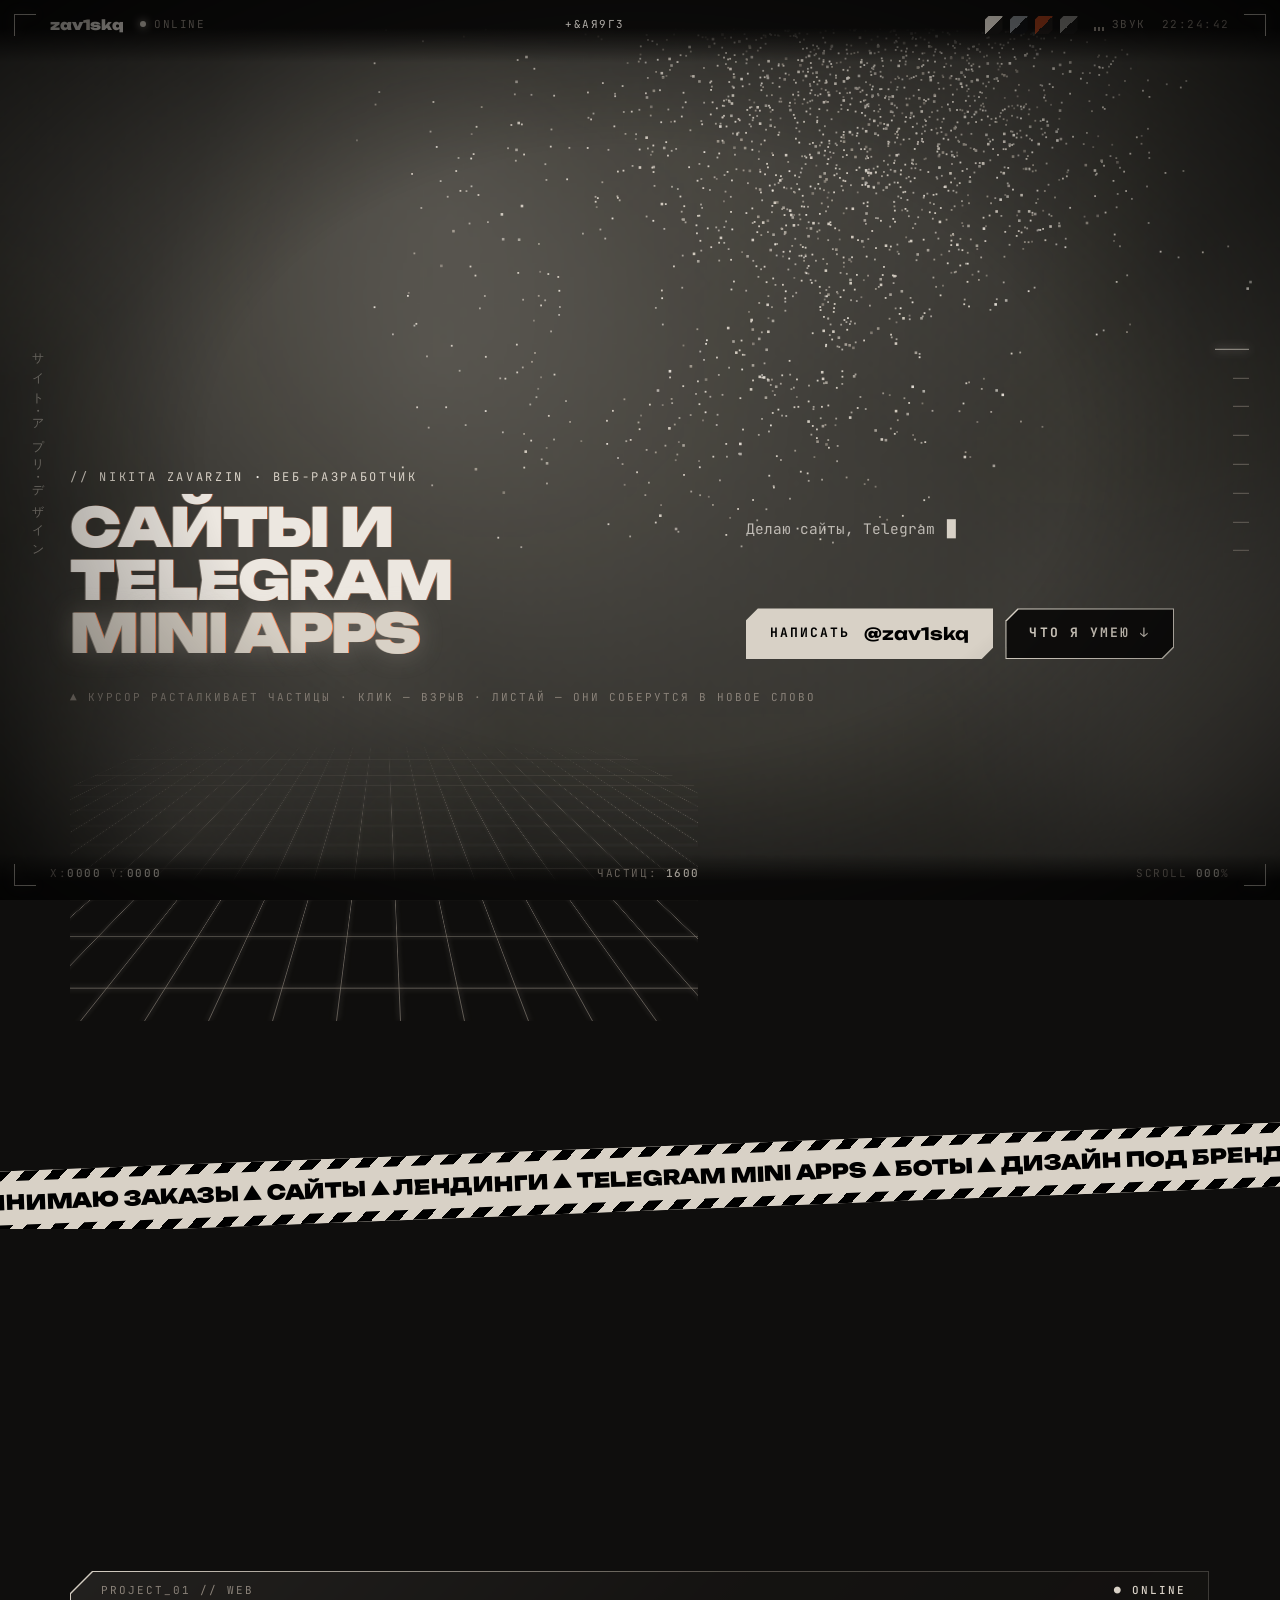
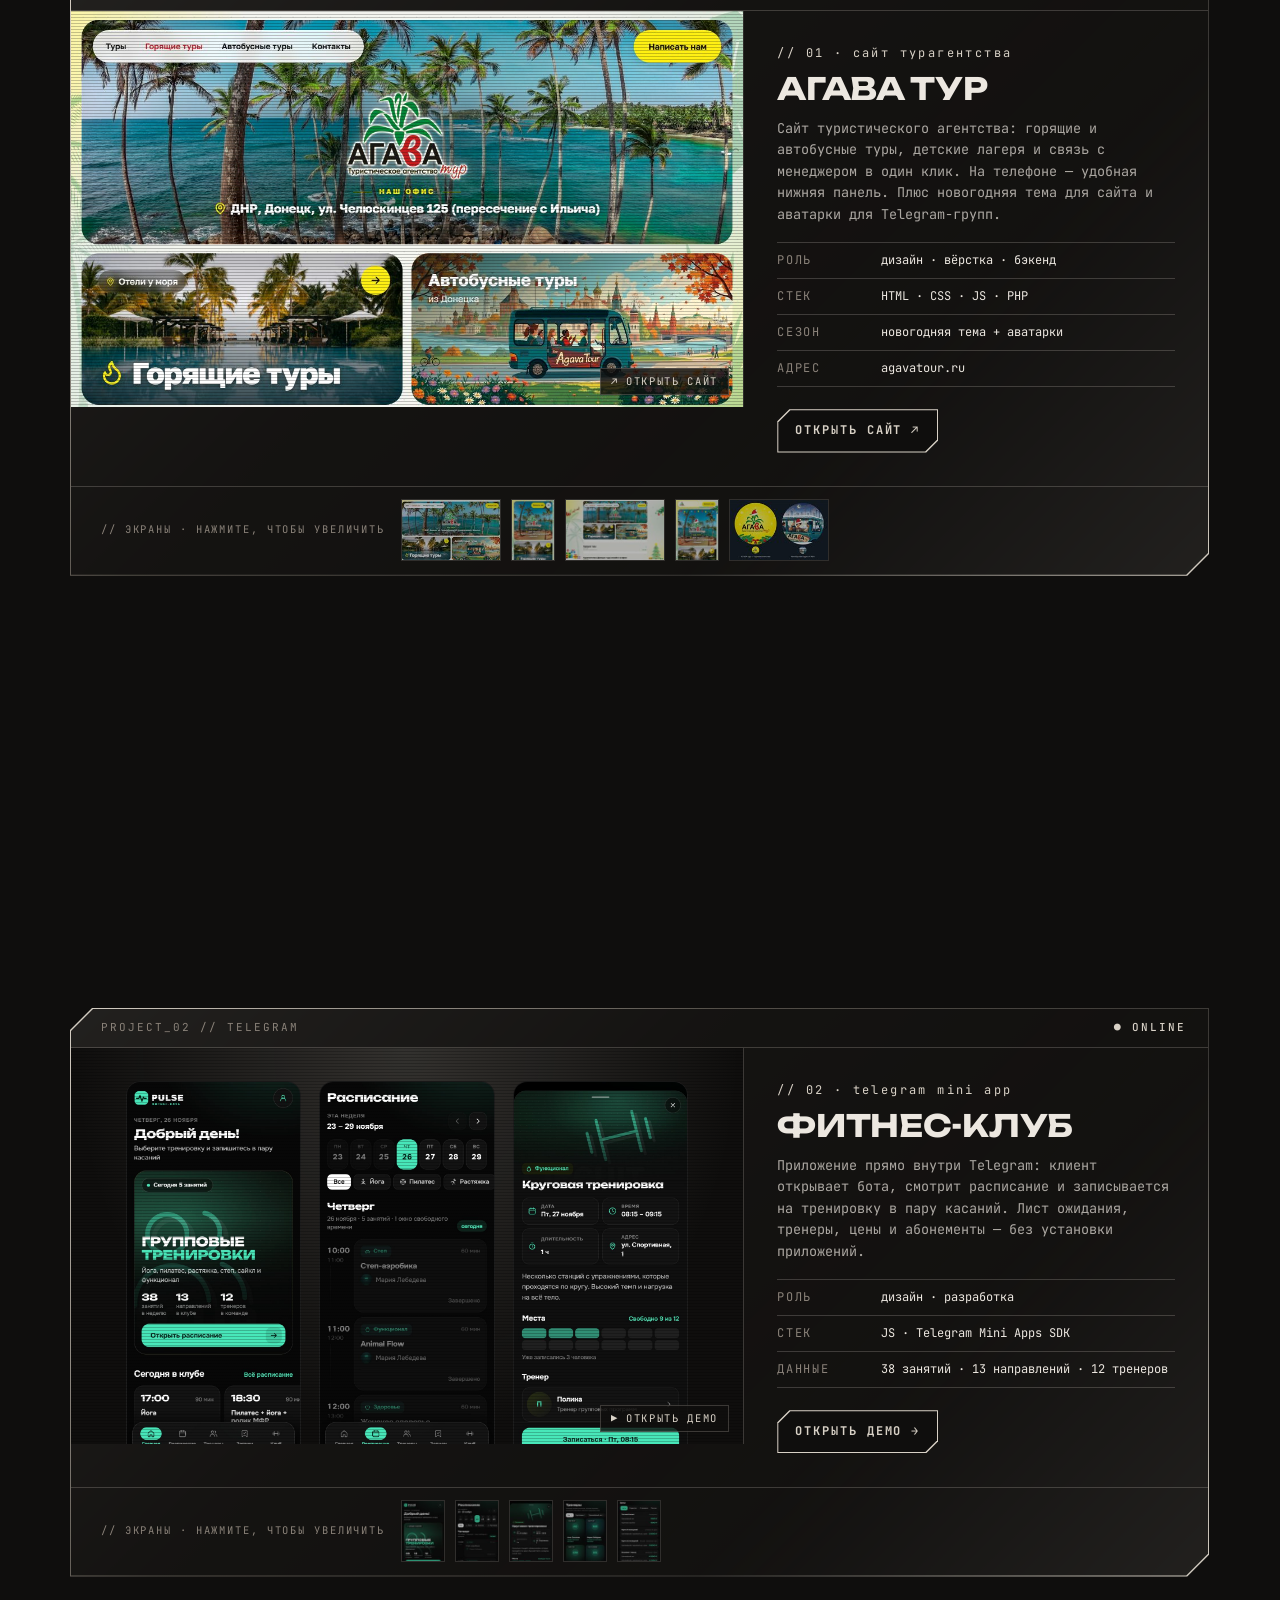
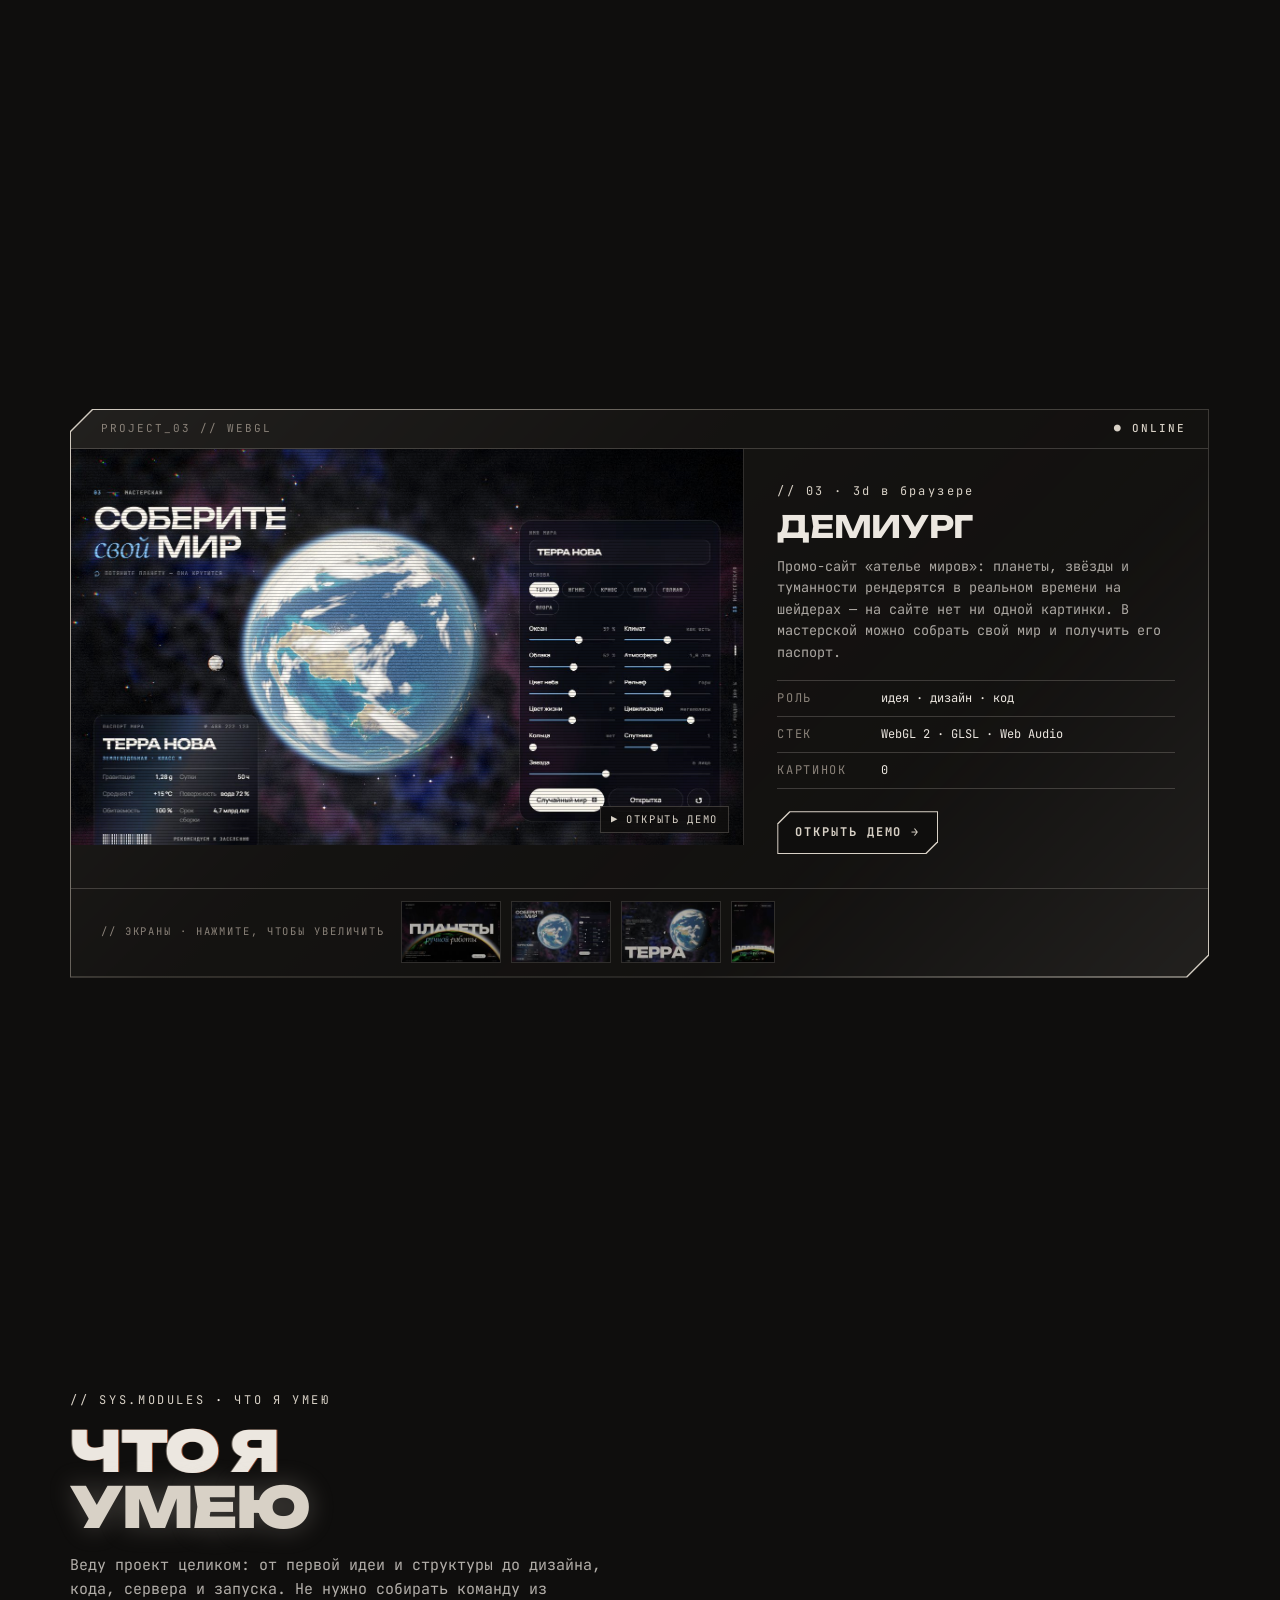
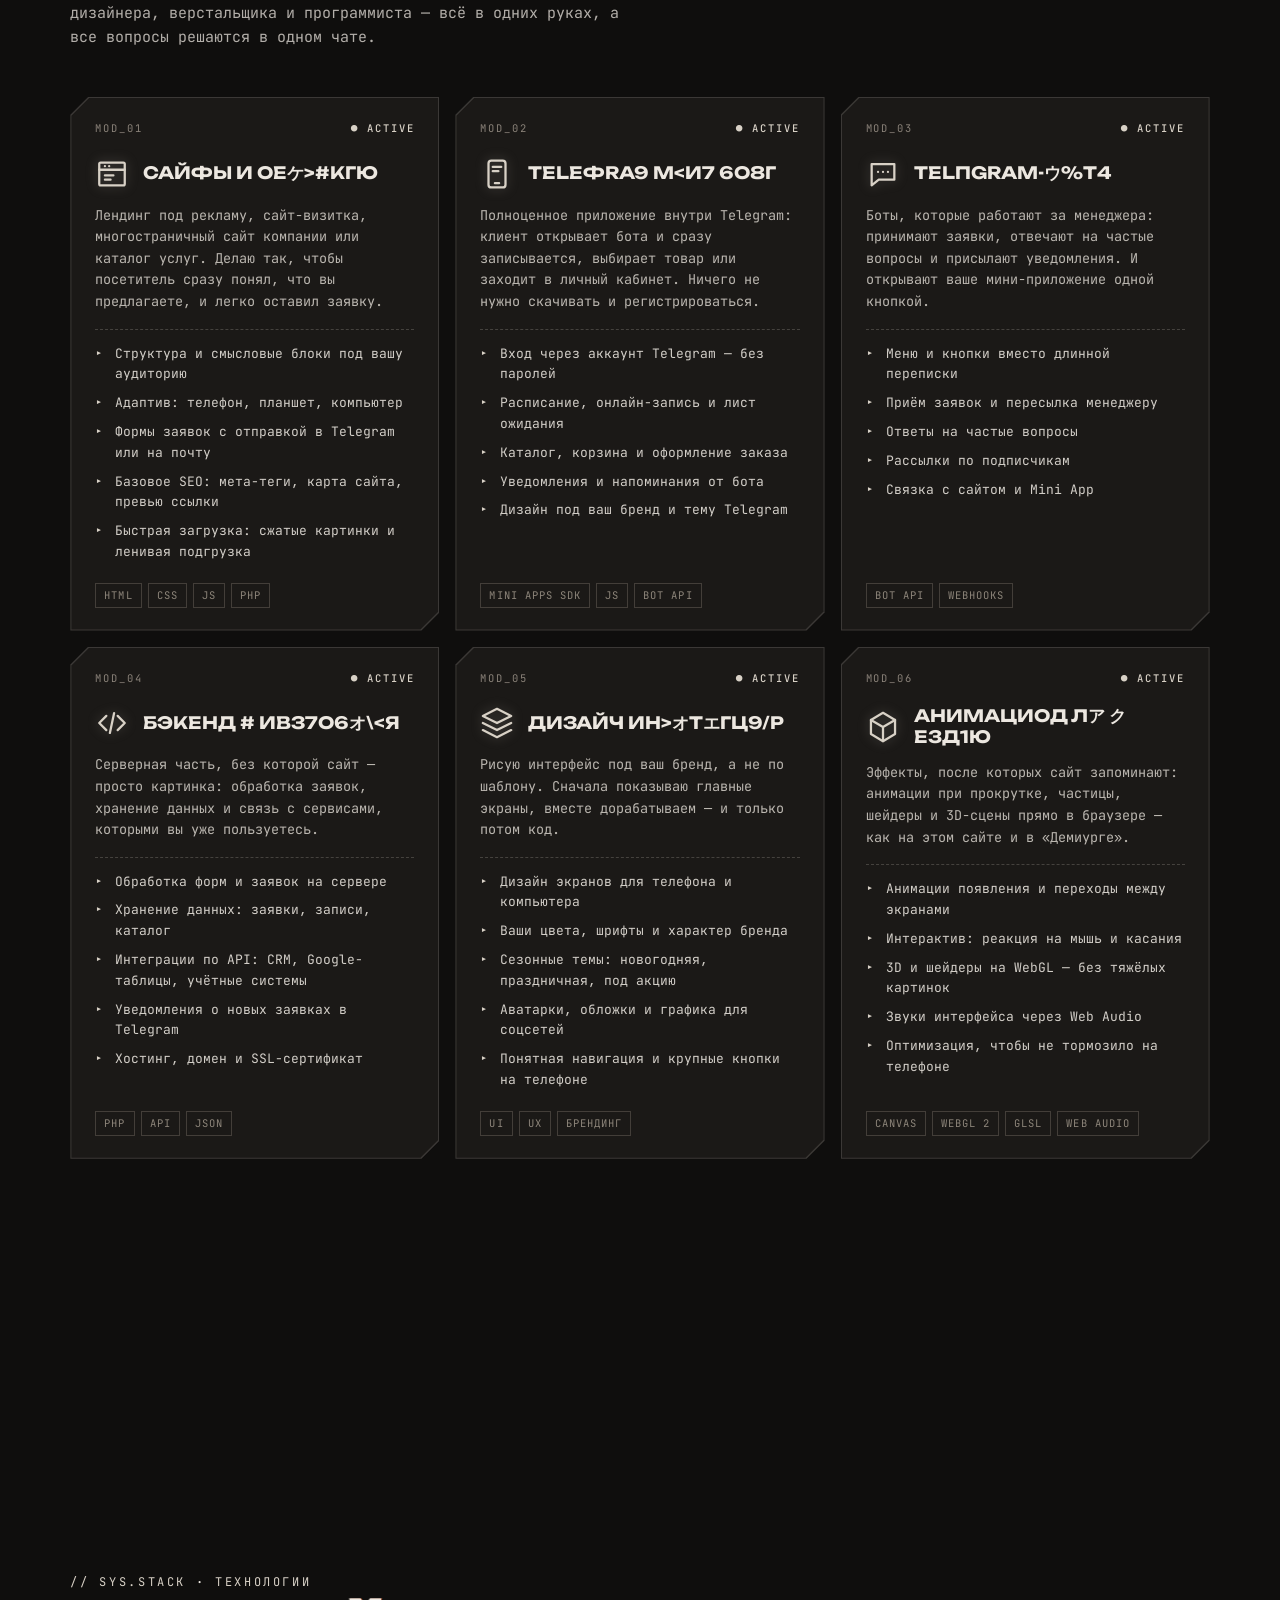
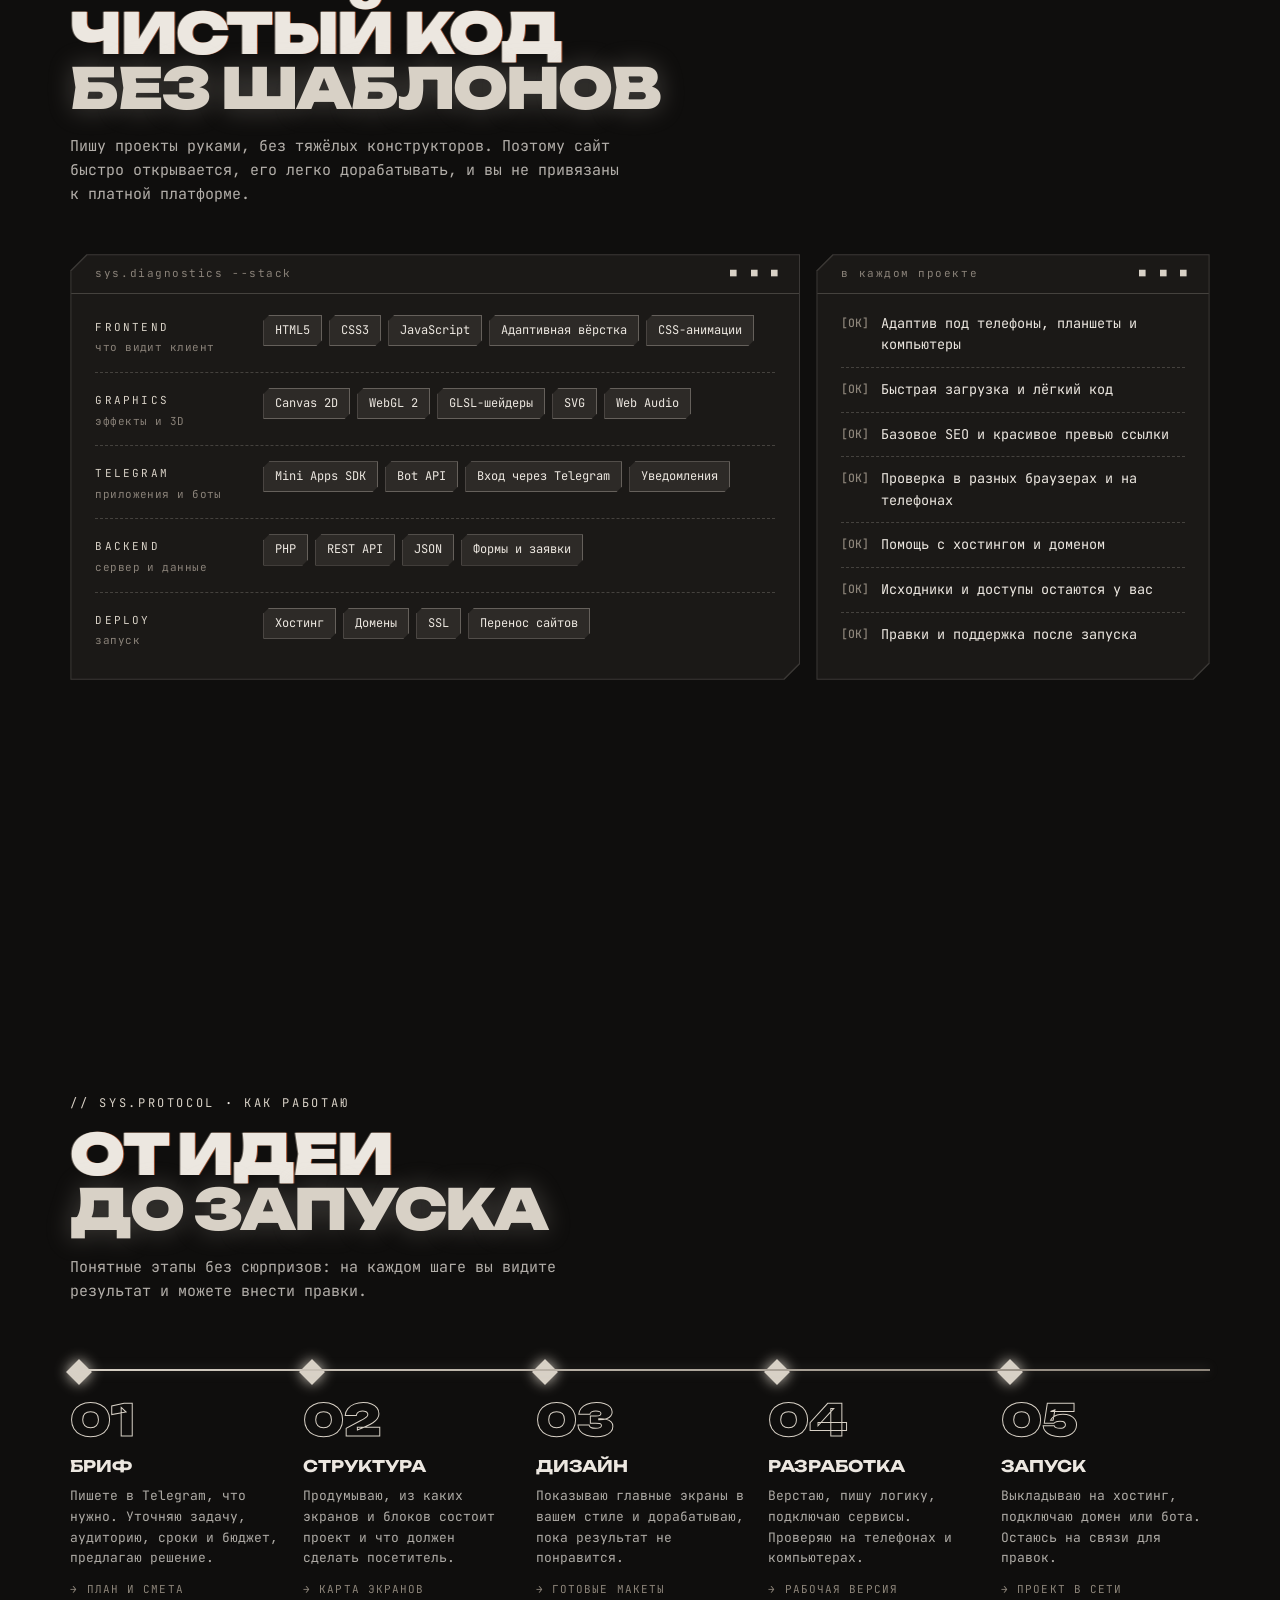
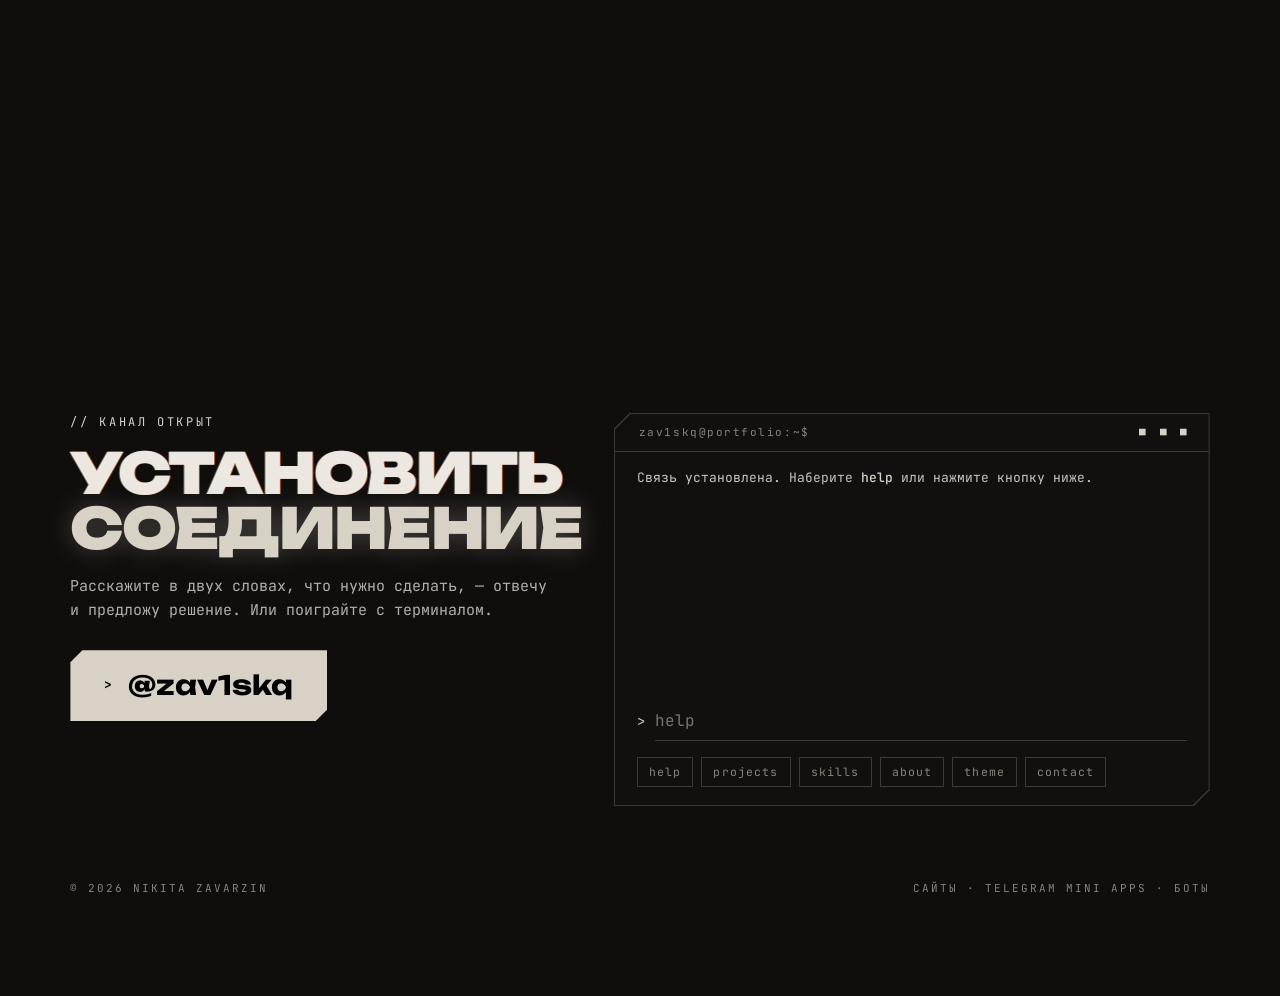
==== commit 25737dce: "Пепельное оформление, демо PULSE без данных клуба, оптимизация частиц" ====
--- a/index.html
+++ b/index.html
@@ -1,11 +1,11 @@
 <!doctype html>
-<html lang="ru" data-theme="neon">
+<html lang="ru" data-theme="ash">
 <head>
 <meta charset="utf-8">
 <meta name="viewport" content="width=device-width, initial-scale=1, viewport-fit=cover">
 <title>Nikita Zavarzin — сайты, Telegram Mini Apps и боты</title>
 <meta name="description" content="Разработка сайтов, лендингов, Telegram Mini Apps и ботов под ключ: структура, дизайн, код, сервер и запуск. Работы, навыки и контакты.">
-<meta name="theme-color" content="#09050f">
+<meta name="theme-color" content="#0f0e0d">
 <meta name="color-scheme" content="dark">
 <meta property="og:type" content="website">
 <meta property="og:title" content="Nikita Zavarzin — сайты и Telegram Mini Apps">
@@ -16,15 +16,16 @@
 <meta property="og:image:width" content="1200">
 <meta property="og:image:height" content="630">
 <meta name="twitter:card" content="summary_large_image">
-<link rel="icon" href="data:image/svg+xml,%3Csvg xmlns='http://www.w3.org/2000/svg' viewBox='0 0 32 32'%3E%3Cpath d='M7 0h25v25l-7 7H0V7z' fill='%23ff2bd6'/%3E%3Cpath d='M10 10h12L10 22h12' fill='none' stroke='%2309050f' stroke-width='3.4'/%3E%3C/svg%3E">
+<link rel="icon" href="data:image/svg+xml,%3Csvg xmlns='http://www.w3.org/2000/svg' viewBox='0 0 32 32'%3E%3Cpath d='M7 0h25v25l-7 7H0V7z' fill='%23d8d1c6'/%3E%3Cpath d='M10 10h12L10 22h12' fill='none' stroke='%230f0e0d' stroke-width='3.4'/%3E%3C/svg%3E">
 <link rel="preconnect" href="https://fonts.googleapis.com">
 <link rel="preconnect" href="https://fonts.gstatic.com" crossorigin>
 <link href="https://fonts.googleapis.com/css2?family=JetBrains+Mono:wght@400;500;700&family=Unbounded:wght@500;700;900&display=swap" rel="stylesheet">
 <link rel="stylesheet" href="css/style.css">
-<script>(function(d){d.classList.add('js');try{if(sessionStorage.getItem('zv-boot'))d.classList.add('noboot');var t=localStorage.getItem('zv-theme');if(/^(neon|yellow|red|acid)$/.test(t))d.dataset.theme=t}catch(e){}})(document.documentElement)</script>
+<script>(function(d){d.classList.add('js');try{if(sessionStorage.getItem('zv-boot'))d.classList.add('noboot');var t=localStorage.getItem('zv-theme2');if(/^(neon|yellow|red|acid|ash|smoke|ember|fog)$/.test(t))d.dataset.theme=t}catch(e){}})(document.documentElement)</script>
 </head>
 <body>
 <canvas id="px" aria-hidden="true"></canvas>
+<canvas id="smoke" aria-hidden="true"></canvas>
 <div class="fx-vig"></div><div class="fx-scan"></div><div class="fx-noise"></div><div class="fx-flash" id="flash"></div>
 
 <div class="hud-fade t"></div><div class="hud-fade b"></div>
@@ -35,10 +36,10 @@
     <span class="sec-name opt" id="secName">ГЛАВНАЯ</span>
     <div class="bar__r">
       <div class="pal" id="pal" role="group" aria-label="Цветовая гамма">
-        <button type="button" data-t="neon" title="Неон" aria-label="Палитра: неон" style="--c1:#ff2bd6;--c2:#00e5ff"></button>
-        <button type="button" data-t="yellow" title="Жёлтый" aria-label="Палитра: жёлтый" style="--c1:#fcee0a;--c2:#00f0ff"></button>
-        <button type="button" data-t="red" title="Красный код" aria-label="Палитра: красный код" style="--c1:#ff2244;--c2:#e9eef5"></button>
-        <button type="button" data-t="acid" title="Кислота" aria-label="Палитра: кислота" style="--c1:#c8ff3d;--c2:#9b6bff"></button>
+        <button type="button" data-t="ash" title="Пепел" aria-label="Палитра: пепел" style="--c1:#d8d1c6;--c2:#1a1816"></button>
+        <button type="button" data-t="smoke" title="Дым" aria-label="Палитра: дым" style="--c1:#cfd6df;--c2:#15171b"></button>
+        <button type="button" data-t="ember" title="Угли" aria-label="Палитра: угли" style="--c1:#ff5b24;--c2:#2a2320"></button>
+        <button type="button" data-t="fog" title="Туман" aria-label="Палитра: туман" style="--c1:#cfccc6;--c2:#1e1d1c"></button>
       </div>
       <button class="snd" id="snd" type="button" aria-pressed="false"><i><span></span><span></span><span></span></i><span>Звук</span></button>
       <span class="opt" id="clock">00:00:00</span>
@@ -93,11 +94,11 @@
       </div>
       <div class="thumbs" data-set="agava">
         <span class="thumbs__k">// экраны · нажмите, чтобы увеличить</span>
-        <button type="button" data-src="img/agava-desktop.jpg" data-cap="Главная на компьютере" data-label="ZOOM" aria-label="Главная на компьютере"><img src="img/agava-desktop.jpg" alt="" loading="lazy"></button>
-        <button class="ph" type="button" data-src="img/agava-phone.jpg" data-cap="Сайт на телефоне" data-label="ZOOM" aria-label="Сайт на телефоне"><img src="img/agava-phone.jpg" alt="" loading="lazy"></button>
-        <button type="button" data-src="img/agava-ny-desktop.jpg" data-cap="Новогодняя тема на компьютере" data-label="ZOOM" aria-label="Новогодняя тема на компьютере"><img src="img/agava-ny-desktop.jpg" alt="" loading="lazy"></button>
-        <button class="ph" type="button" data-src="img/agava-ny-phone.jpg" data-cap="Новогодняя тема на телефоне" data-label="ZOOM" aria-label="Новогодняя тема на телефоне"><img src="img/agava-ny-phone.jpg" alt="" loading="lazy"></button>
-        <button type="button" data-src="img/agava-ny-avatars.jpg" data-cap="Новогодние аватарки для Telegram" data-label="ZOOM" aria-label="Новогодние аватарки для Telegram"><img src="img/agava-ny-avatars.jpg" alt="" loading="lazy"></button>
+        <button type="button" data-src="img/agava-desktop.jpg" data-cap="Главная на компьютере" data-label="ZOOM" aria-label="Главная на компьютере"><img src="img/thumbs/agava-desktop.jpg" alt="" loading="lazy" decoding="async"></button>
+        <button class="ph" type="button" data-src="img/agava-phone.jpg" data-cap="Сайт на телефоне" data-label="ZOOM" aria-label="Сайт на телефоне"><img src="img/thumbs/agava-phone.jpg" alt="" loading="lazy" decoding="async"></button>
+        <button type="button" data-src="img/agava-ny-desktop.jpg" data-cap="Новогодняя тема на компьютере" data-label="ZOOM" aria-label="Новогодняя тема на компьютере"><img src="img/thumbs/agava-ny-desktop.jpg" alt="" loading="lazy" decoding="async"></button>
+        <button class="ph" type="button" data-src="img/agava-ny-phone.jpg" data-cap="Новогодняя тема на телефоне" data-label="ZOOM" aria-label="Новогодняя тема на телефоне"><img src="img/thumbs/agava-ny-phone.jpg" alt="" loading="lazy" decoding="async"></button>
+        <button type="button" data-src="img/agava-ny-avatars.jpg" data-cap="Новогодние аватарки для Telegram" data-label="ZOOM" aria-label="Новогодние аватарки для Telegram"><img src="img/thumbs/agava-ny-avatars.jpg" alt="" loading="lazy" decoding="async"></button>
       </div>
     </div></article>
   </section>
@@ -123,11 +124,11 @@
       </div>
       <div class="thumbs" data-set="fitness">
         <span class="thumbs__k">// экраны · нажмите, чтобы увеличить</span>
-        <button class="ph" type="button" data-src="img/fitness-home.jpg" data-cap="Главный экран" data-label="ZOOM" aria-label="Главный экран"><img src="img/fitness-home.jpg" alt="" loading="lazy"></button>
-        <button class="ph" type="button" data-src="img/fitness-schedule.jpg" data-cap="Расписание на неделю" data-label="ZOOM" aria-label="Расписание на неделю"><img src="img/fitness-schedule.jpg" alt="" loading="lazy"></button>
-        <button class="ph" type="button" data-src="img/fitness-booking.jpg" data-cap="Запись на занятие" data-label="ZOOM" aria-label="Запись на занятие"><img src="img/fitness-booking.jpg" alt="" loading="lazy"></button>
-        <button class="ph" type="button" data-src="img/fitness-trainers.jpg" data-cap="Тренеры" data-label="ZOOM" aria-label="Тренеры"><img src="img/fitness-trainers.jpg" alt="" loading="lazy"></button>
-        <button class="ph" type="button" data-src="img/fitness-prices.jpg" data-cap="Цены и абонементы" data-label="ZOOM" aria-label="Цены и абонементы"><img src="img/fitness-prices.jpg" alt="" loading="lazy"></button>
+        <button class="ph" type="button" data-src="img/fitness-home.jpg" data-cap="Главный экран" data-label="ZOOM" aria-label="Главный экран"><img src="img/thumbs/fitness-home.jpg" alt="" loading="lazy" decoding="async"></button>
+        <button class="ph" type="button" data-src="img/fitness-schedule.jpg" data-cap="Расписание на неделю" data-label="ZOOM" aria-label="Расписание на неделю"><img src="img/thumbs/fitness-schedule.jpg" alt="" loading="lazy" decoding="async"></button>
+        <button class="ph" type="button" data-src="img/fitness-booking.jpg" data-cap="Запись на занятие" data-label="ZOOM" aria-label="Запись на занятие"><img src="img/thumbs/fitness-booking.jpg" alt="" loading="lazy" decoding="async"></button>
+        <button class="ph" type="button" data-src="img/fitness-trainers.jpg" data-cap="Тренеры" data-label="ZOOM" aria-label="Тренеры"><img src="img/thumbs/fitness-trainers.jpg" alt="" loading="lazy" decoding="async"></button>
+        <button class="ph" type="button" data-src="img/fitness-prices.jpg" data-cap="Цены и абонементы" data-label="ZOOM" aria-label="Цены и абонементы"><img src="img/thumbs/fitness-prices.jpg" alt="" loading="lazy" decoding="async"></button>
       </div>
     </div></article>
   </section>
@@ -151,10 +152,10 @@
       </div>
       <div class="thumbs" data-set="demiurg">
         <span class="thumbs__k">// экраны · нажмите, чтобы увеличить</span>
-        <button type="button" data-src="img/demiurg-hero.jpg" data-cap="Первый экран" data-label="ZOOM" aria-label="Первый экран"><img src="img/demiurg-hero.jpg" alt="" loading="lazy"></button>
-        <button type="button" data-src="img/demiurg-workshop.jpg" data-cap="Мастерская: настройка планеты" data-label="ZOOM" aria-label="Мастерская"><img src="img/demiurg-workshop.jpg" alt="" loading="lazy"></button>
-        <button type="button" data-src="img/demiurg-worlds.jpg" data-cap="Каталог миров" data-label="ZOOM" aria-label="Каталог миров"><img src="img/demiurg-worlds.jpg" alt="" loading="lazy"></button>
-        <button class="ph" type="button" data-src="img/demiurg-phone.jpg" data-cap="На телефоне" data-label="ZOOM" aria-label="На телефоне"><img src="img/demiurg-phone.jpg" alt="" loading="lazy"></button>
+        <button type="button" data-src="img/demiurg-hero.jpg" data-cap="Первый экран" data-label="ZOOM" aria-label="Первый экран"><img src="img/thumbs/demiurg-hero.jpg" alt="" loading="lazy" decoding="async"></button>
+        <button type="button" data-src="img/demiurg-workshop.jpg" data-cap="Мастерская: настройка планеты" data-label="ZOOM" aria-label="Мастерская"><img src="img/thumbs/demiurg-workshop.jpg" alt="" loading="lazy" decoding="async"></button>
+        <button type="button" data-src="img/demiurg-worlds.jpg" data-cap="Каталог миров" data-label="ZOOM" aria-label="Каталог миров"><img src="img/thumbs/demiurg-worlds.jpg" alt="" loading="lazy" decoding="async"></button>
+        <button class="ph" type="button" data-src="img/demiurg-phone.jpg" data-cap="На телефоне" data-label="ZOOM" aria-label="На телефоне"><img src="img/thumbs/demiurg-phone.jpg" alt="" loading="lazy" decoding="async"></button>
       </div>
     </div></article>
   </section>
--- a/css/style.css
+++ b/css/style.css
@@ -2,16 +2,32 @@
    Портфолио Nikita Zavarzin — киберпанк + частицы
    Цвета палитр — сразу ниже. --p основной, --s второй, --a акцент.
    ========================================================= */
+/* общие значения — до палитр, чтобы палитры могли их переопределить */
+:root {
+  --line: color-mix(in srgb, var(--p) 22%, transparent);
+  --glow: color-mix(in srgb, var(--p) 55%, transparent);
+  --on-p: #000;                                   /* цвет текста на кнопках цвета --p */
+  --vig: rgba(0, 0, 0, .72);                      /* затемнение по краям экрана */
+  --scan: rgba(255, 255, 255, .03);               /* сканлайны */
+  --smoke: 255, 255, 255; --smoke-o: 0;           /* дым на фоне: цвет (r, g, b) и плотность, 0 — без дыма */
+  --gx: clamp(20px, 5.5vw, 96px);
+  --cut: 22px;
+}
+/* неоновые палитры */
 :root, [data-theme="neon"] { --p: #ff2bd6; --s: #00e5ff; --a: #fff200; --bg: #09050f; --bg2: #130a1e; --fg: #f6eefe; --dim: #8f84a6; }
 [data-theme="yellow"] { --p: #fcee0a; --s: #00f0ff; --a: #ff003c; --bg: #07080a; --bg2: #101216; --fg: #f3f3e9; --dim: #86887c; }
 [data-theme="red"]    { --p: #ff2244; --s: #e9eef5; --a: #ff8a00; --bg: #0b0405; --bg2: #170a0d; --fg: #f7eeee; --dim: #9c8588; }
 [data-theme="acid"]   { --p: #c8ff3d; --s: #9b6bff; --a: #00f0ff; --bg: #050607; --bg2: #0d100b; --fg: #eef3e6; --dim: #7f8977; }
-:root {
-  --line: color-mix(in srgb, var(--p) 22%, transparent);
-  --glow: color-mix(in srgb, var(--p) 55%, transparent);
-  --gx: clamp(20px, 5.5vw, 96px);
-  --cut: 22px;
-}
+/* пепельно-дымные палитры */
+[data-theme="ash"]   { --p: #d8d1c6; --s: #8d857a; --a: #ff7a3d; --bg: #0f0e0d; --bg2: #1a1816; --fg: #ece7e0; --dim: #8a8279;
+  --glow: color-mix(in srgb, var(--p) 28%, transparent); --smoke: 222, 214, 202; --smoke-o: .5; }
+[data-theme="smoke"] { --p: #cfd6df; --s: #6f7b8b; --a: #9fd8ff; --bg: #0c0d10; --bg2: #15171b; --fg: #e7eaee; --dim: #7c848f;
+  --glow: color-mix(in srgb, var(--p) 28%, transparent); --smoke: 198, 208, 222; --smoke-o: .55; }
+[data-theme="ember"] { --p: #ff5b24; --s: #9d958c; --a: #ffb38a; --bg: #0e0b0a; --bg2: #191412; --fg: #efe8e1; --dim: #8d837b;
+  --glow: color-mix(in srgb, var(--p) 45%, transparent); --smoke: 178, 166, 156; --smoke-o: .45; }
+[data-theme="fog"]   { --p: #1e1d1c; --s: #75706a; --a: #c2412b; --bg: #cfccc6; --bg2: #dcd9d4; --fg: #171615; --dim: #5e5953;
+  --on-p: #efece7; --vig: rgba(80, 72, 64, .32); --scan: rgba(0, 0, 0, .035);
+  --glow: color-mix(in srgb, var(--p) 18%, transparent); --smoke: 252, 250, 247; --smoke-o: .8; }
 
 * { box-sizing: border-box; margin: 0; padding: 0; }
 html { background: var(--bg); scroll-behavior: smooth; transition: background-color .4s; }
@@ -22,14 +38,16 @@
 img { display: block; max-width: 100%; }
 button { font: inherit; color: inherit; background: none; border: 0; }
 ul, ol { list-style: none; }
-::selection { background: var(--p); color: #000; }
+::selection { background: var(--p); color: var(--on-p); }
 :focus-visible { outline: 1px solid var(--p); outline-offset: 3px; }
 @keyframes blink { 50% { opacity: 0; } }
 
 /* ================= ФОНОВЫЕ ЭФФЕКТЫ ================= */
 #px { position: fixed; inset: 0; z-index: 0; width: 100vw; height: 100vh; display: block; }
-.fx-scan { position: fixed; inset: 0; z-index: 80; pointer-events: none; background: repeating-linear-gradient(180deg, rgba(255, 255, 255, .03) 0 1px, transparent 1px 3px); }
-.fx-vig { position: fixed; inset: 0; z-index: 79; pointer-events: none; background: radial-gradient(ellipse at center, transparent 48%, rgba(0, 0, 0, .72)); }
+/* дым: маленький холст, растянутый на весь экран, — мягкий и почти бесплатный для видеокарты */
+#smoke { position: fixed; inset: 0; z-index: 0; width: 100vw; height: 100vh; display: block; pointer-events: none; opacity: var(--smoke-o); transition: opacity .8s; }
+.fx-scan { position: fixed; inset: 0; z-index: 80; pointer-events: none; background: repeating-linear-gradient(180deg, var(--scan) 0 1px, transparent 1px 3px); }
+.fx-vig { position: fixed; inset: 0; z-index: 79; pointer-events: none; background: radial-gradient(ellipse at center, transparent 48%, var(--vig)); }
 .fx-noise { position: fixed; inset: -50%; z-index: 81; pointer-events: none; opacity: .06; animation: noise .4s steps(4) infinite;
   background-image: url("data:image/svg+xml,%3Csvg xmlns='http://www.w3.org/2000/svg' width='160' height='160'%3E%3Cfilter id='n'%3E%3CfeTurbulence type='fractalNoise' baseFrequency='.9' numOctaves='2'/%3E%3C/filter%3E%3Crect width='160' height='160' filter='url(%23n)'/%3E%3C/svg%3E"); }
 @keyframes noise { 0% { transform: translate(0, 0); } 25% { transform: translate(-5%, 3%); } 50% { transform: translate(4%, -4%); } 75% { transform: translate(-3%, -2%); } }
@@ -67,7 +85,10 @@
 .snd.on i span { animation: eq .8s ease-in-out infinite alternate; }
 .snd.on i span:nth-child(2) { animation-delay: -.3s; } .snd.on i span:nth-child(3) { animation-delay: -.6s; }
 @keyframes eq { from { height: 20%; } to { height: 100%; } }
-@media (max-width: 760px) { .bar .opt, .bar.bot { display: none; } .bar { left: 30px; right: 30px; gap: 10px; } }
+@media (max-width: 760px) {
+  .bar .opt, .bar.bot { display: none; } .bar { left: 30px; right: 30px; gap: 10px; }
+  .pal { gap: 5px; } .pal button { width: 15px; height: 15px; } .snd > span { display: none; }
+}
 
 .side { position: fixed; right: clamp(22px, 2.4vw, 40px); top: 50%; z-index: 72; transform: translateY(-50%); display: grid; gap: 12px; justify-items: end; }
 .side button { display: flex; align-items: center; gap: 10px; font-size: 10.5px; letter-spacing: .16em; text-transform: uppercase; color: var(--dim); transition: color .3s; }
@@ -119,6 +140,8 @@
 .gt::before, .gt::after { content: attr(data-text); position: absolute; inset: 0; pointer-events: none; }
 .gt::before { color: var(--s); clip-path: inset(0 0 100% 0); animation: gA 3.6s infinite steps(1); }
 .gt::after { color: var(--a); clip-path: inset(100% 0 0 0); animation: gB 3.6s infinite steps(1); }
+/* глитч крутится только у заголовков, которые сейчас на экране (класс .live ставит скрипт) — меньше работы браузеру */
+.js .gt:not(.live)::before, .js .gt:not(.live)::after { animation-play-state: paused; }
 .gt:nth-child(2)::before, .gt:nth-child(2)::after { animation-delay: -1.7s; }
 @keyframes gA { 0%, 84%, 100% { clip-path: inset(0 0 100% 0); transform: none; } 86% { clip-path: inset(12% 0 62% 0); transform: translate(-7px, -1px); } 88% { clip-path: inset(52% 0 22% 0); transform: translate(6px, 0); } 90% { clip-path: inset(78% 0 4% 0); transform: translate(-3px, 1px); } 92% { clip-path: inset(30% 0 46% 0); transform: translate(8px, 0); } }
 @keyframes gB { 0%, 85%, 100% { clip-path: inset(100% 0 0 0); transform: none; } 87% { clip-path: inset(64% 0 14% 0); transform: translate(6px, 1px); } 89% { clip-path: inset(6% 0 78% 0); transform: translate(-8px, 0); } 91% { clip-path: inset(40% 0 38% 0); transform: translate(4px, -1px); } 93% { clip-path: inset(84% 0 2% 0); transform: translate(-5px, 0); } }
@@ -127,10 +150,10 @@
 .btn { --c: 12px; position: relative; isolation: isolate; display: inline-flex; align-items: center; gap: 14px; padding: 15px 24px; font-weight: 700; font-size: 13px; letter-spacing: .16em; text-transform: uppercase; color: var(--p);
   background: var(--p); clip-path: polygon(var(--c) 0, 100% 0, 100% calc(100% - var(--c)), calc(100% - var(--c)) 100%, 0 100%, 0 var(--c)); transition: transform .2s; }
 .btn::before { content: ''; position: absolute; inset: 1px; z-index: -1; background: var(--bg); clip-path: inherit; transition: opacity .25s; }
-.btn:hover { color: #000; }
+.btn:hover { color: var(--on-p); }
 .btn:hover::before { opacity: 0; }
 .btn:active { transform: translateY(1px); }
-.btn--p { color: #000; }
+.btn--p { color: var(--on-p); }
 .btn--p::before { opacity: 0; }
 .btn--p:hover { color: var(--p); }
 .btn--p:hover::before { opacity: 1; }
@@ -166,14 +189,24 @@
 .floor::before { content: ''; position: absolute; left: 10%; right: 10%; top: 0; height: 2px; background: var(--s); box-shadow: 0 0 26px 6px var(--s); opacity: .55; border-radius: 50%; }
 .floor i { position: absolute; left: -80%; right: -80%; bottom: 0; height: 300%; transform: rotateX(74deg); transform-origin: 50% 100%;
   background-image: linear-gradient(color-mix(in srgb, var(--s) 70%, transparent) 1.5px, transparent 1.5px), linear-gradient(90deg, color-mix(in srgb, var(--s) 70%, transparent) 1.5px, transparent 1.5px);
-  background-size: 64px 64px; animation: floor 1.1s linear infinite; opacity: .9; filter: drop-shadow(0 0 3px var(--s)); }
-@keyframes floor { to { background-position: 0 64px; } }
+  background-size: 64px 64px; animation: floor 1.1s linear infinite; opacity: .9; filter: drop-shadow(0 0 3px var(--s)); will-change: transform; }
+/* двигаем саму плоскость, а не фон: так анимацию делает видеокарта без перерисовки */
+@keyframes floor { from { transform: rotateX(74deg) translateY(0); } to { transform: rotateX(74deg) translateY(64px); } }
+/* на телефонах — облегчённые эффекты */
+@media (pointer: coarse) {
+  .floor i { filter: none; }
+  .fx-noise { inset: 0; animation: none; }
+}
+/* классы ставит скрипт по мощности устройства: меньше полноэкранных слоёв — легче видеокарте при прокрутке */
+.lite .fx-noise { display: none; }
+.lite0 .fx-scan, .lite0 .floor::before { display: none; }
+.lite0 .hazard { box-shadow: none; }
 @media (max-width: 900px) { .hero { grid-template-columns: 1fr; padding-top: 42vh; } }
 
 /* полоса-предупреждение */
 .hz-wrap { position: relative; z-index: 2; overflow: hidden; padding: 4vh 0 2vh; }
-.hazard { position: relative; margin: 0 -4vw; transform: rotate(-2.2deg); background: var(--p); color: #000; overflow: hidden; box-shadow: 0 0 40px var(--glow); }
-.hazard::before, .hazard::after { content: ''; display: block; height: 10px; background: repeating-linear-gradient(-45deg, #000 0 10px, var(--p) 10px 20px); }
+.hazard { position: relative; margin: 0 -4vw; transform: rotate(-2.2deg); background: var(--p); color: var(--on-p); overflow: hidden; box-shadow: 0 0 40px var(--glow); }
+.hazard::before, .hazard::after { content: ''; display: block; height: 10px; background: repeating-linear-gradient(-45deg, var(--on-p) 0 10px, var(--p) 10px 20px); }
 .hazard__track { display: flex; width: max-content; animation: run 26s linear infinite; }
 .hazard__track span { padding: 12px 0; font: 900 clamp(15px, 1.6vw, 22px)/1 'Unbounded', sans-serif; white-space: nowrap; text-transform: uppercase; letter-spacing: -.01em; }
 @keyframes run { to { transform: translateX(-50%); } }
@@ -254,7 +287,7 @@
 .chips { display: flex; flex-wrap: wrap; gap: 7px; }
 .chips span { --c: 6px; padding: 5px 11px; font-size: 12px; background: color-mix(in srgb, var(--p) 9%, transparent); border: 1px solid color-mix(in srgb, var(--p) 32%, transparent);
   clip-path: polygon(var(--c) 0, 100% 0, 100% calc(100% - var(--c)), calc(100% - var(--c)) 100%, 0 100%, 0 var(--c)); transition: background .2s, color .2s; }
-.chips span:hover { background: var(--p); color: #000; }
+.chips span:hover { background: var(--p); color: var(--on-p); }
 .checks { padding: 8px 24px 16px; }
 .checks li { display: grid; grid-template-columns: auto minmax(0, 1fr); gap: 12px; padding: 11px 0; border-bottom: 1px dashed var(--line); font-size: 13.5px; }
 .checks li:last-child { border-bottom: 0; }
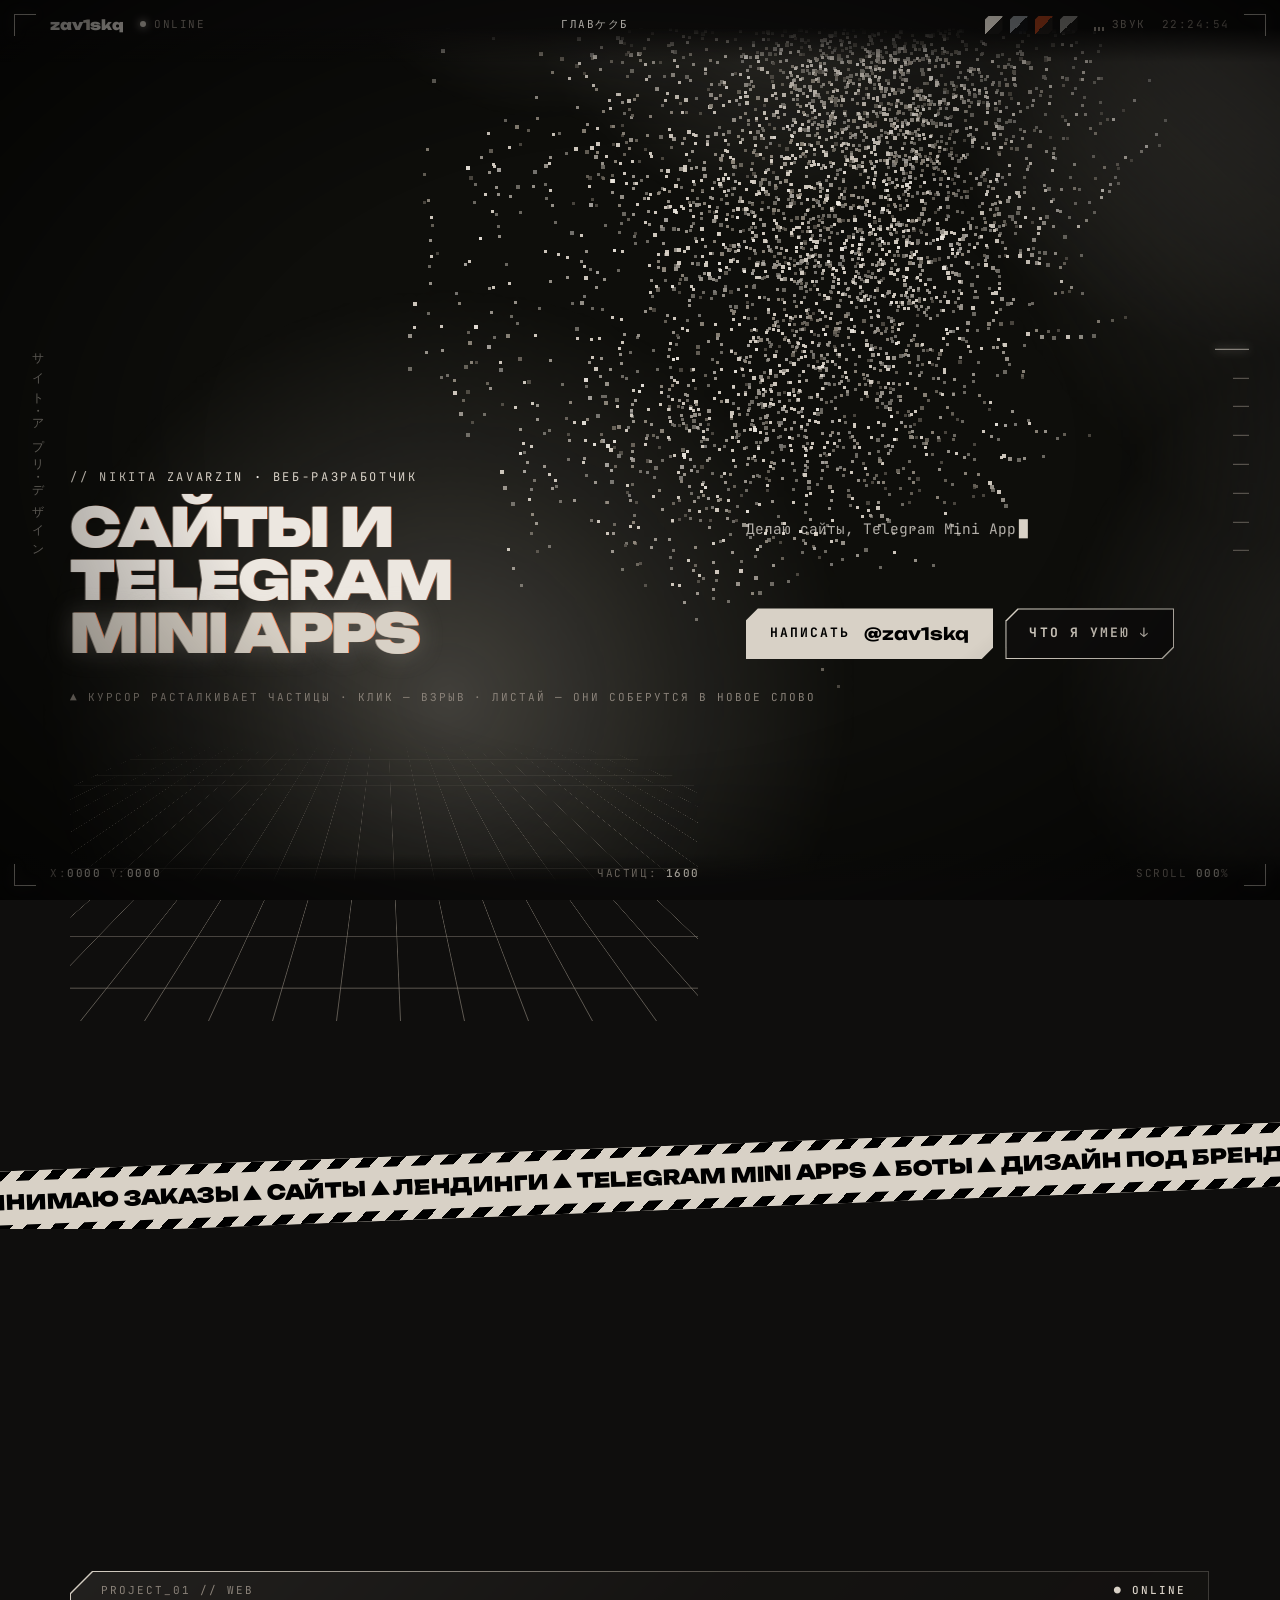
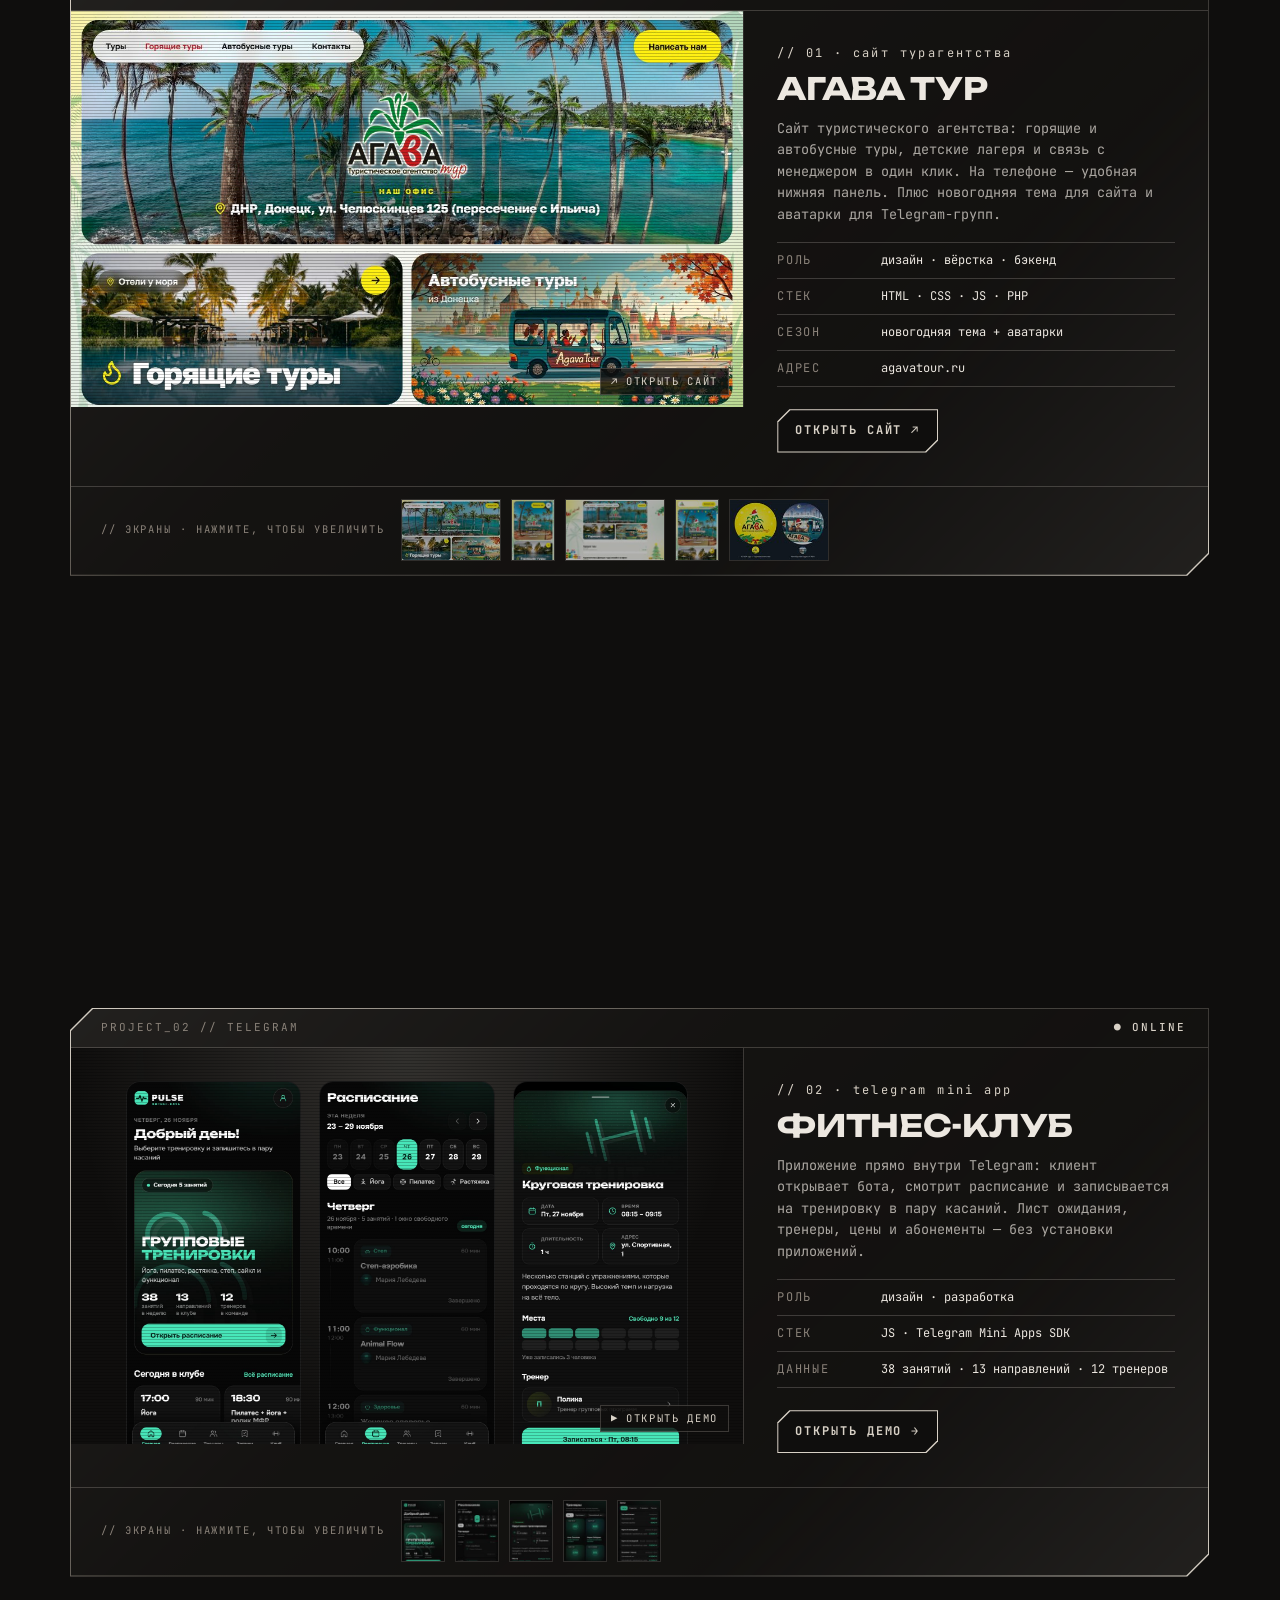
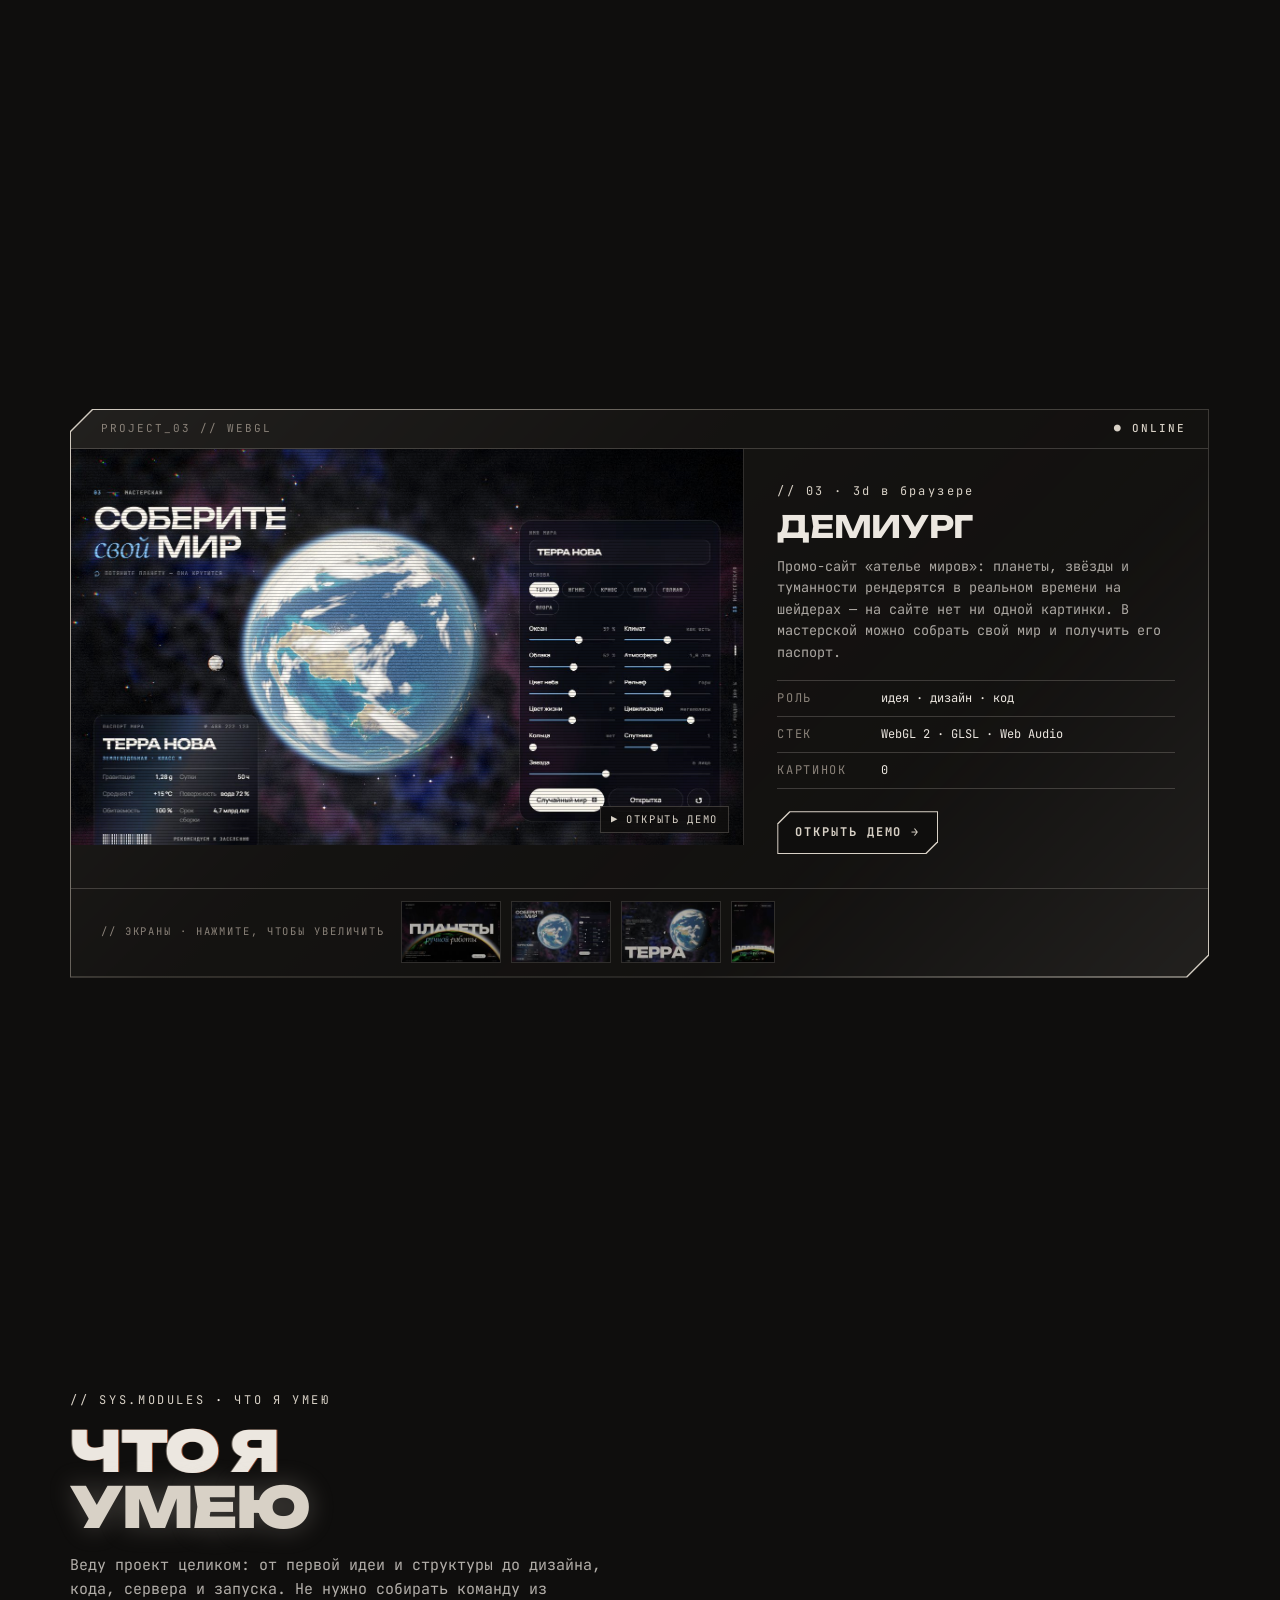
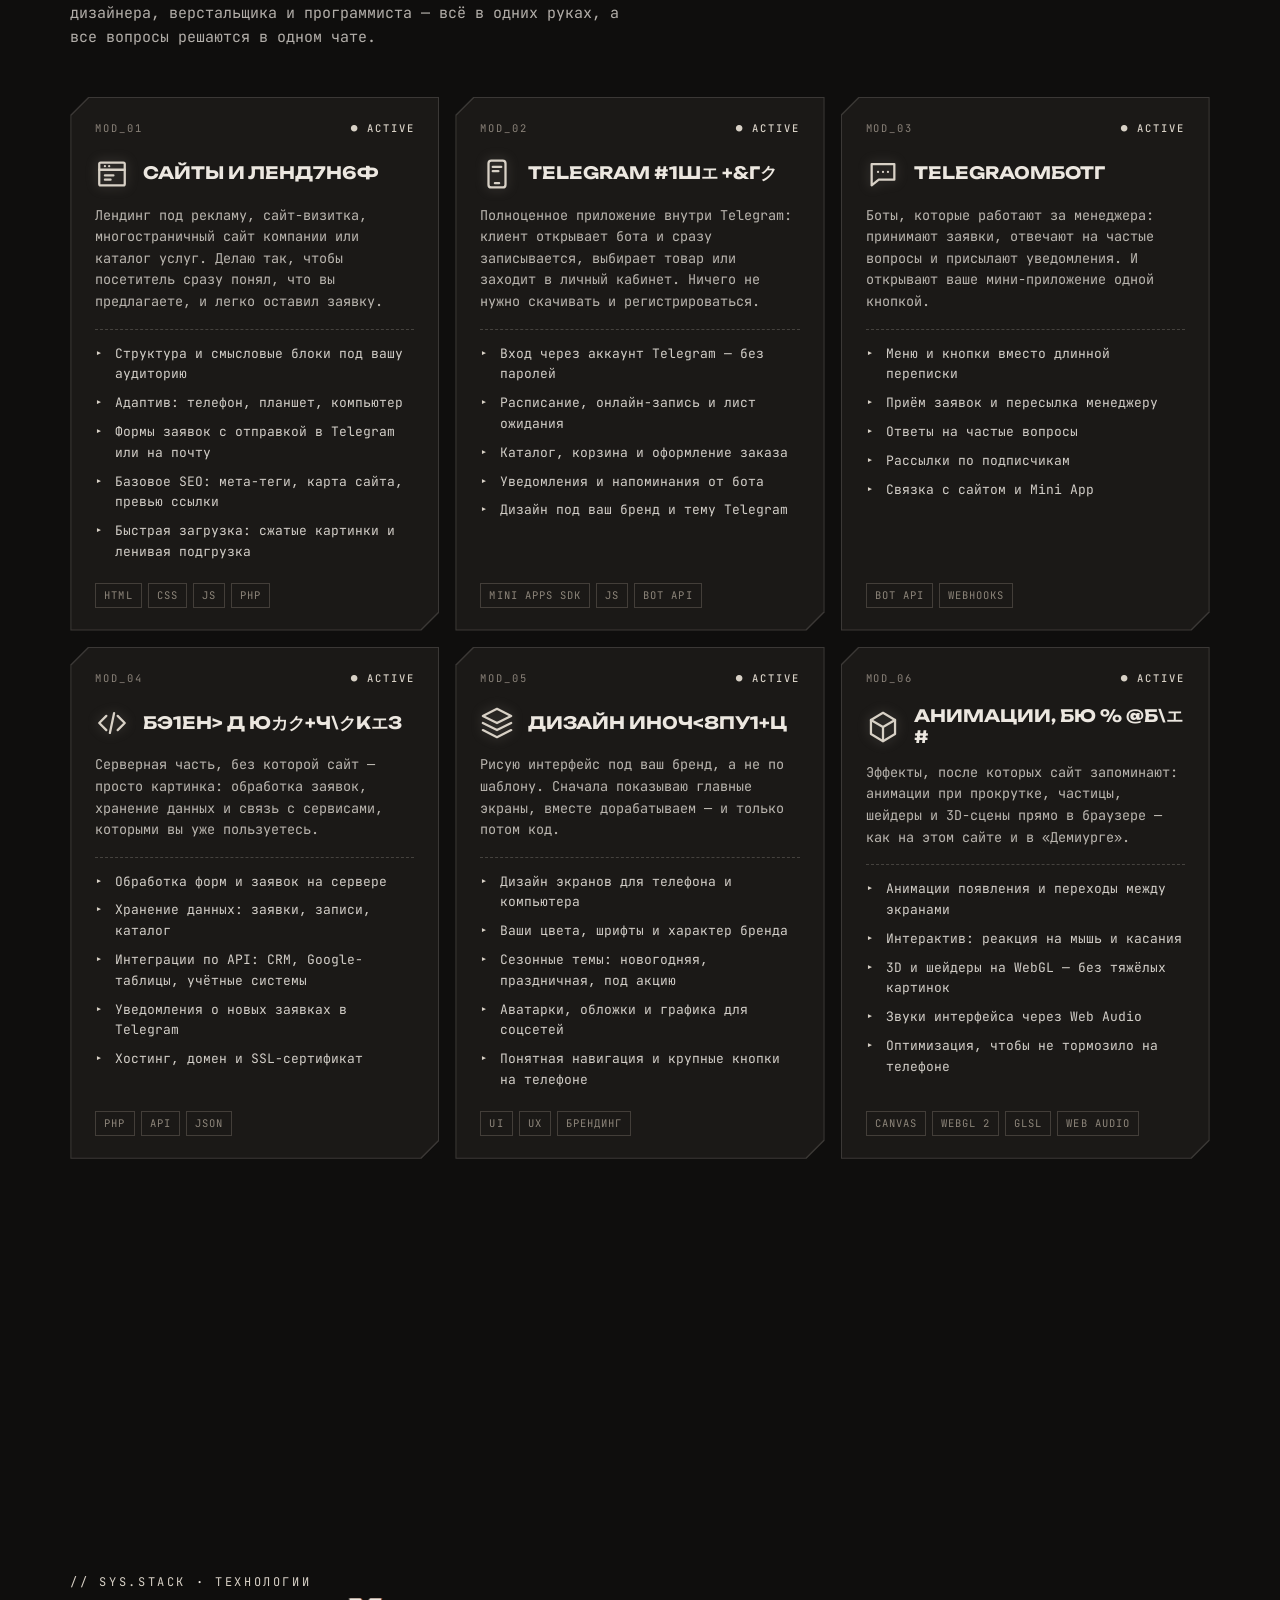
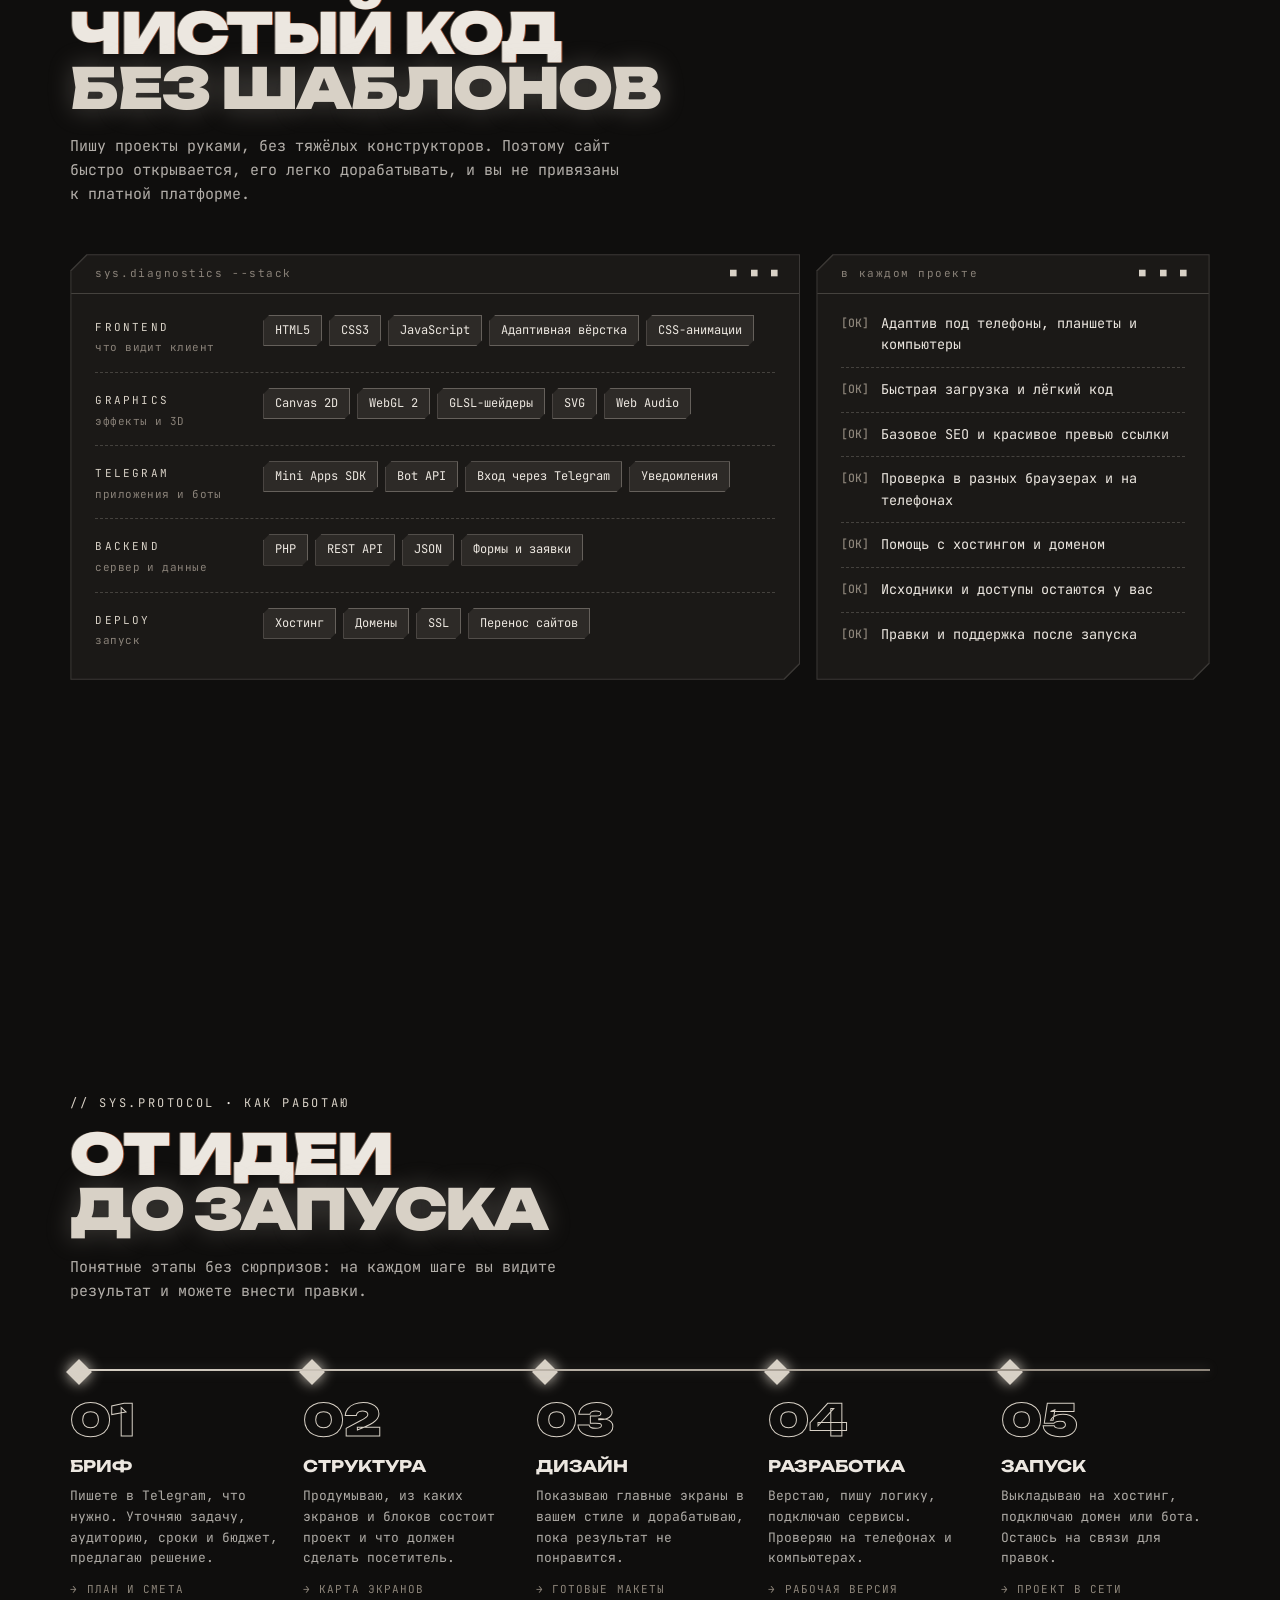
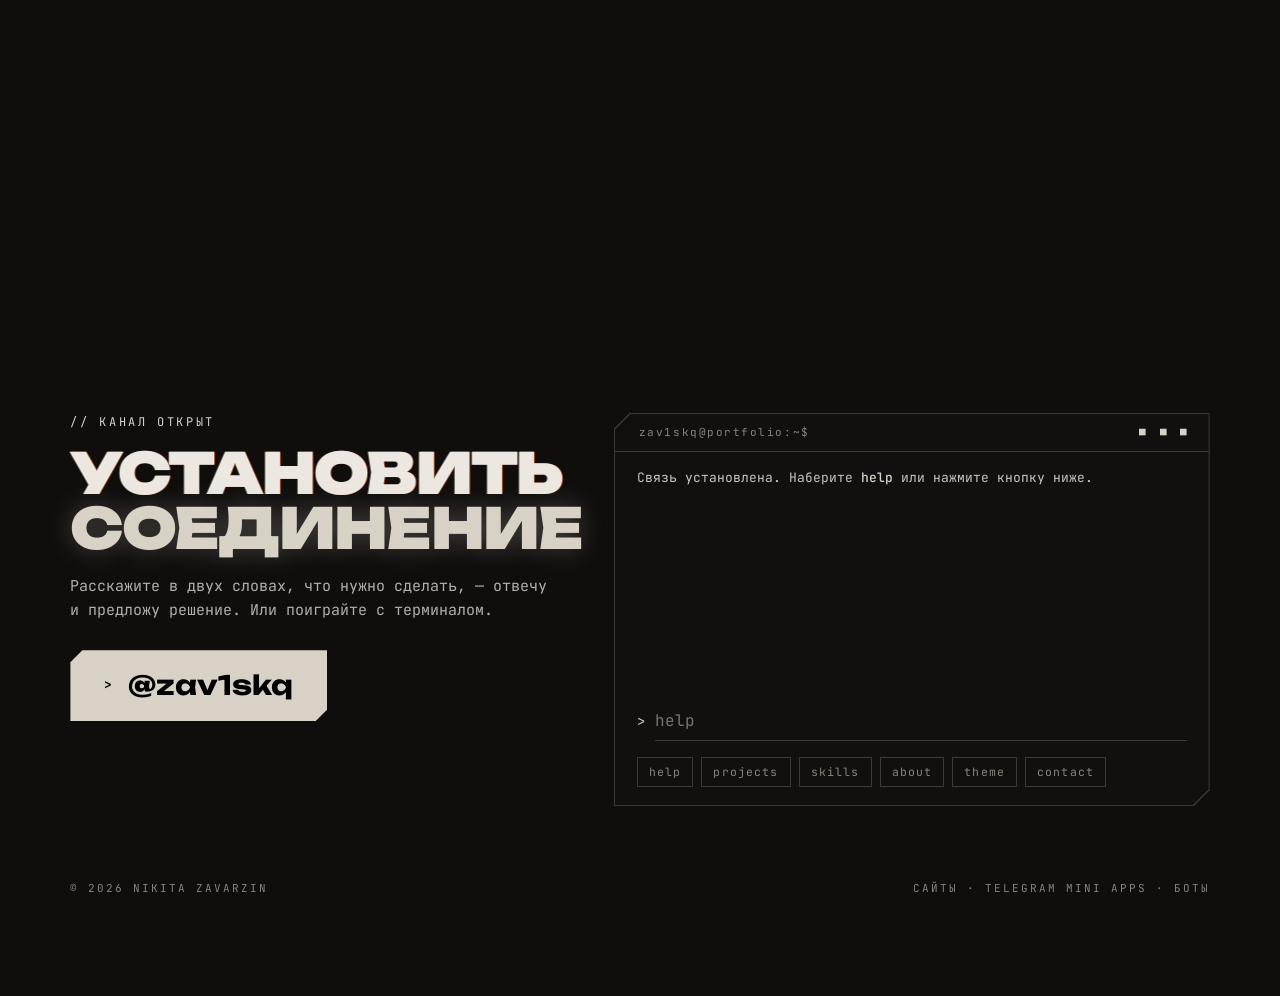
==== commit 8baca14a: "Превью ссылки: og-2.jpg" ====
--- a/index.html
+++ b/index.html
@@ -12,7 +12,7 @@
 <meta property="og:description" content="Сайты, мини-приложения и боты в Telegram под ключ. Смотрите работы и пишите в Telegram.">
 <!-- адрес сайта: если он поменяется, замените zav1skq.github.io здесь в двух строках -->
 <meta property="og:url" content="https://zav1skq.github.io/">
-<meta property="og:image" content="https://zav1skq.github.io/img/og.jpg">
+<meta property="og:image" content="https://zav1skq.github.io/img/og-2.jpg">
 <meta property="og:image:width" content="1200">
 <meta property="og:image:height" content="630">
 <meta name="twitter:card" content="summary_large_image">
--- a/css/style.css
+++ b/css/style.css
@@ -189,7 +189,7 @@
 .floor::before { content: ''; position: absolute; left: 10%; right: 10%; top: 0; height: 2px; background: var(--s); box-shadow: 0 0 26px 6px var(--s); opacity: .55; border-radius: 50%; }
 .floor i { position: absolute; left: -80%; right: -80%; bottom: 0; height: 300%; transform: rotateX(74deg); transform-origin: 50% 100%;
   background-image: linear-gradient(color-mix(in srgb, var(--s) 70%, transparent) 1.5px, transparent 1.5px), linear-gradient(90deg, color-mix(in srgb, var(--s) 70%, transparent) 1.5px, transparent 1.5px);
-  background-size: 64px 64px; animation: floor 1.1s linear infinite; opacity: .9; filter: drop-shadow(0 0 3px var(--s)); will-change: transform; }
+  background-size: 64px 64px; animation: floor 1.1s linear infinite; opacity: .9; will-change: transform; }
 /* двигаем саму плоскость, а не фон: так анимацию делает видеокарта без перерисовки */
 @keyframes floor { from { transform: rotateX(74deg) translateY(0); } to { transform: rotateX(74deg) translateY(64px); } }
 /* на телефонах — облегчённые эффекты */
@@ -198,7 +198,7 @@
   .fx-noise { inset: 0; animation: none; }
 }
 /* классы ставит скрипт по мощности устройства: меньше полноэкранных слоёв — легче видеокарте при прокрутке */
-.lite .fx-noise { display: none; }
+.fx-noise { display: none; }   /* зерно выключено везде: без него цвета чище (так выглядело на телефоне) */
 .lite0 .fx-scan, .lite0 .floor::before { display: none; }
 .lite0 .hazard { box-shadow: none; }
 @media (max-width: 900px) { .hero { grid-template-columns: 1fr; padding-top: 42vh; } }
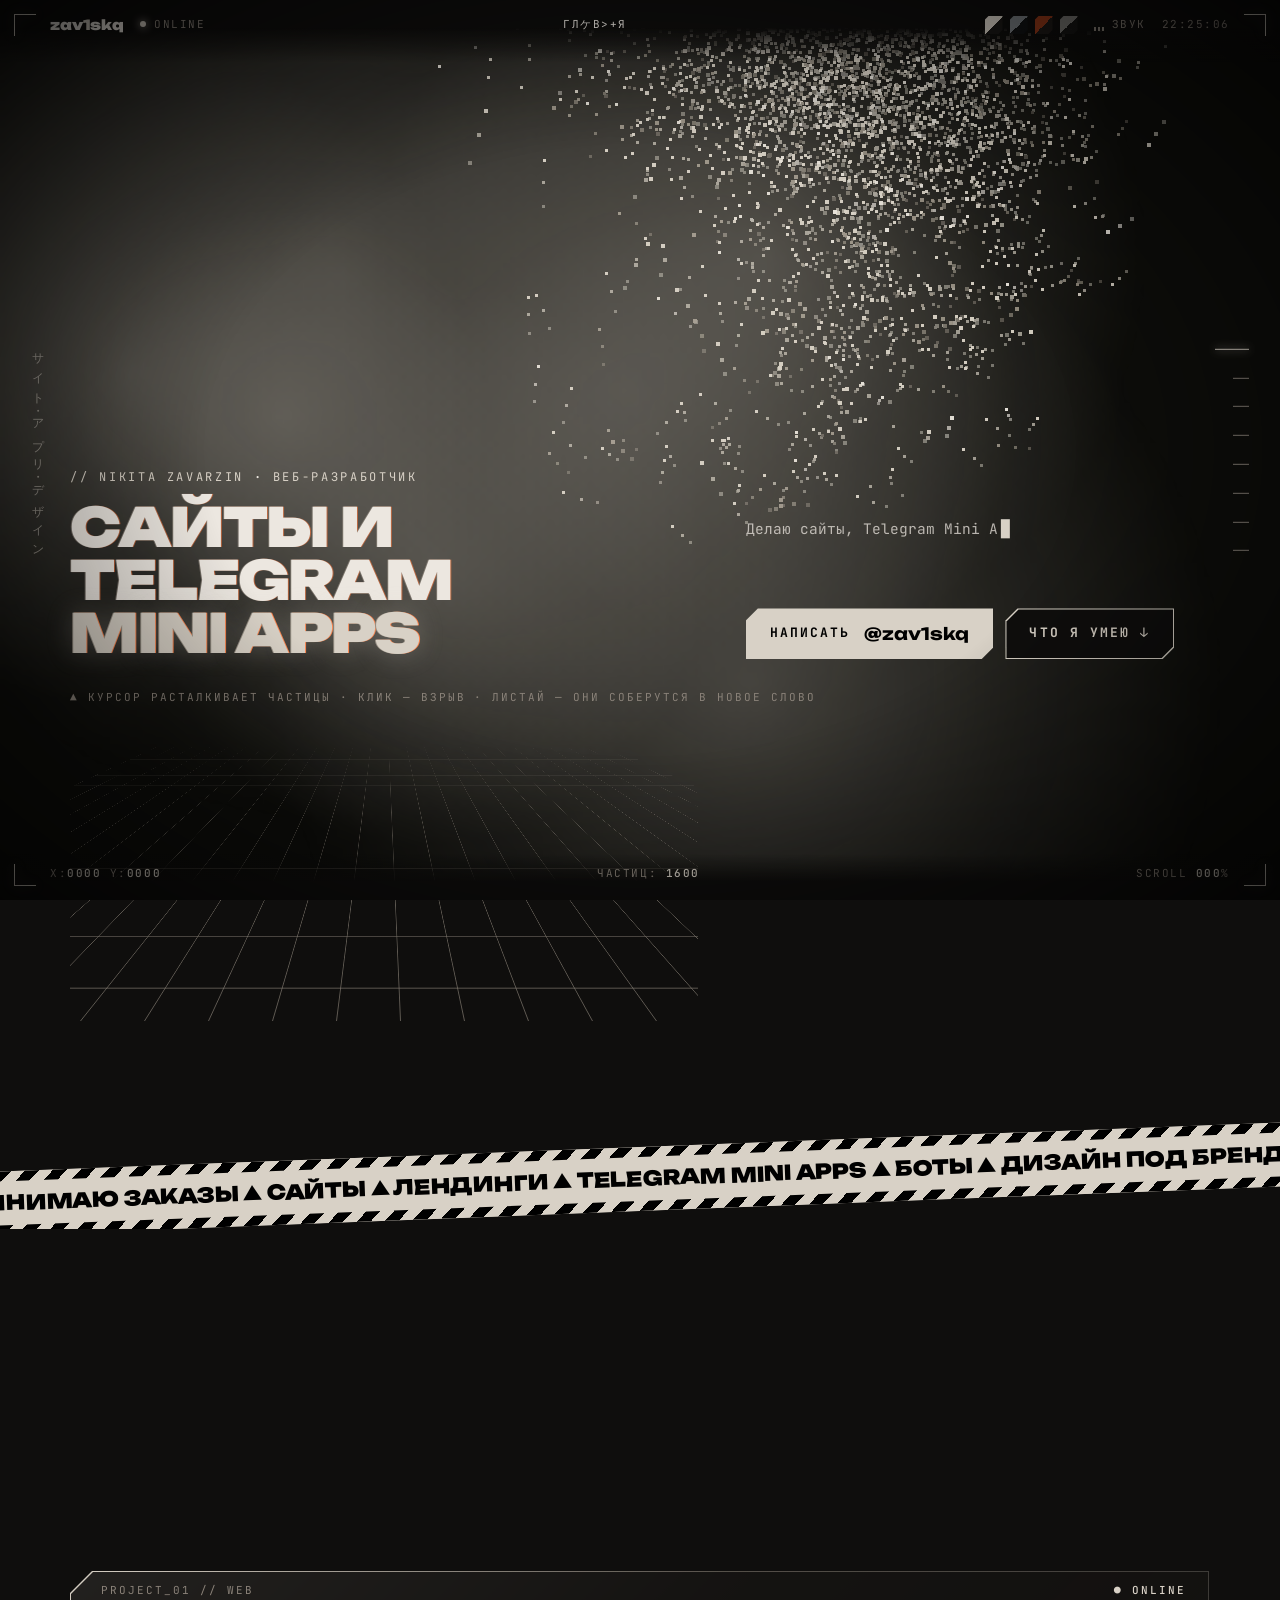
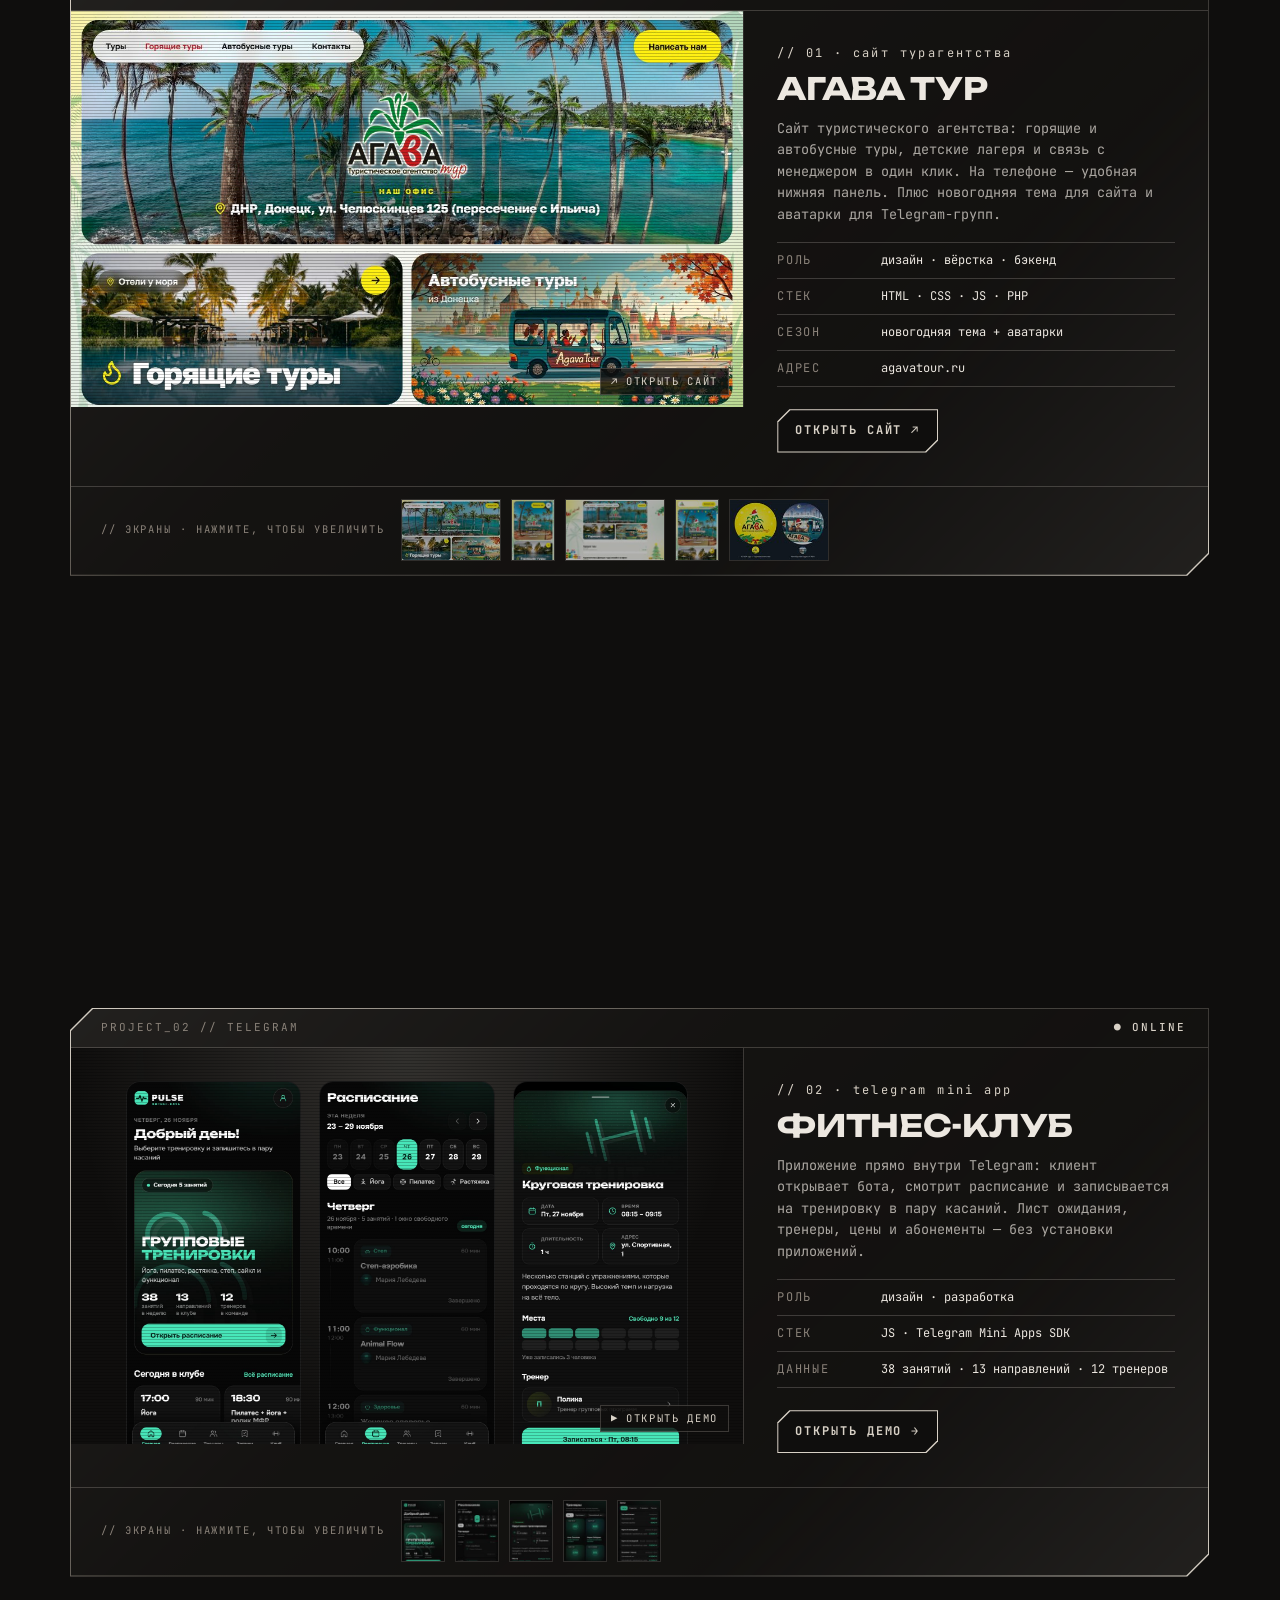
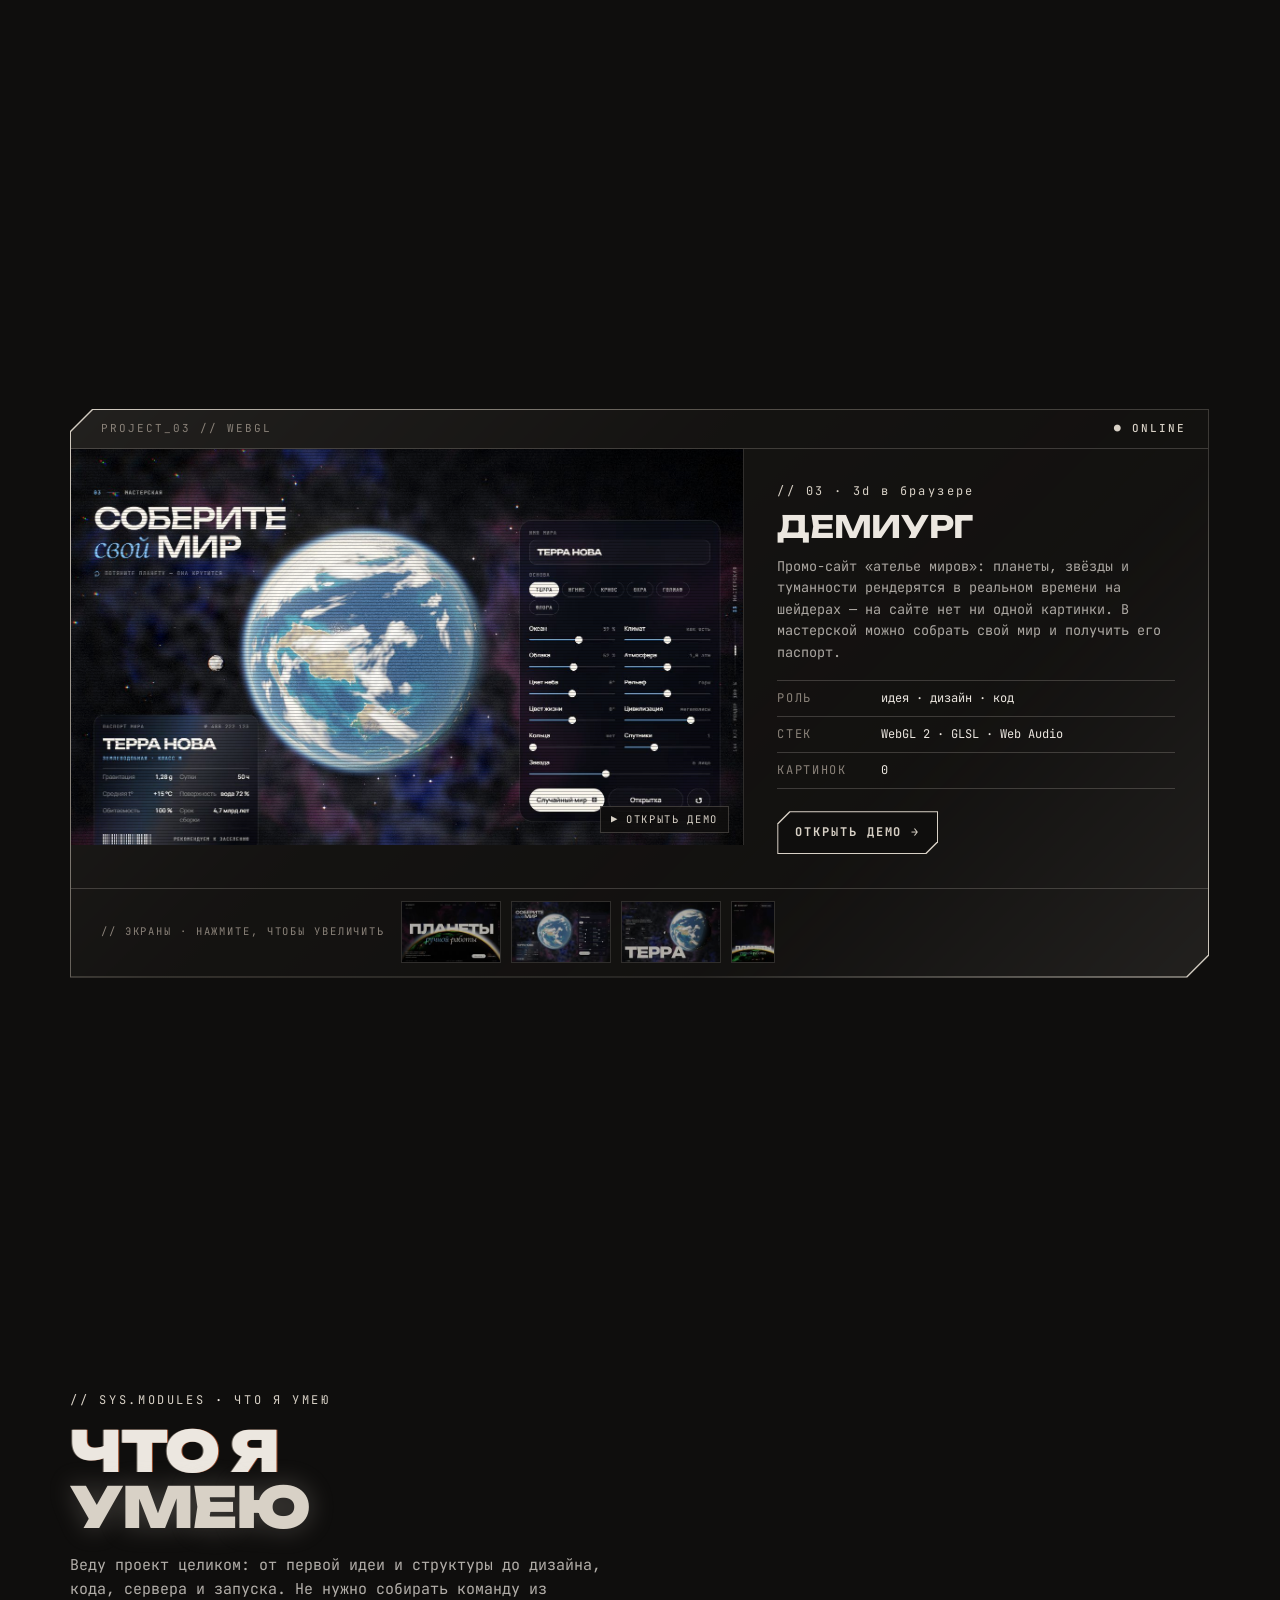
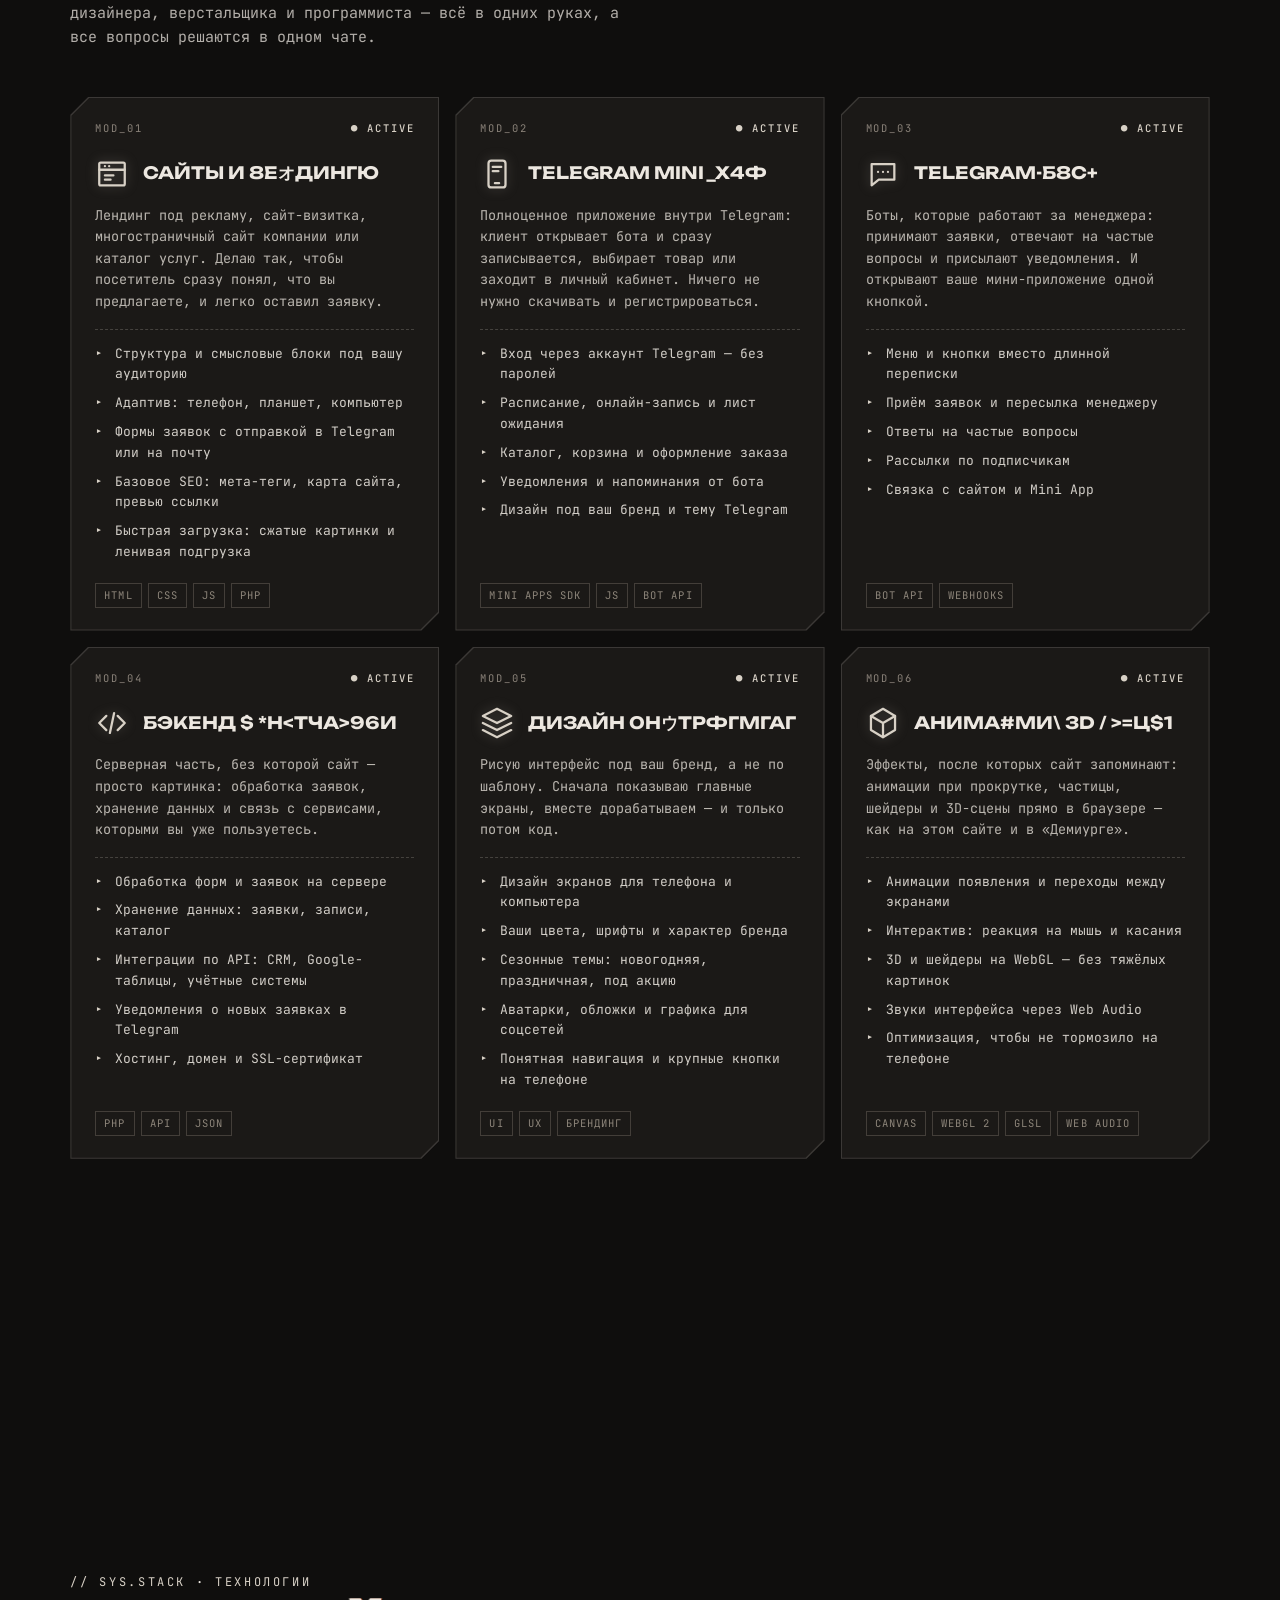
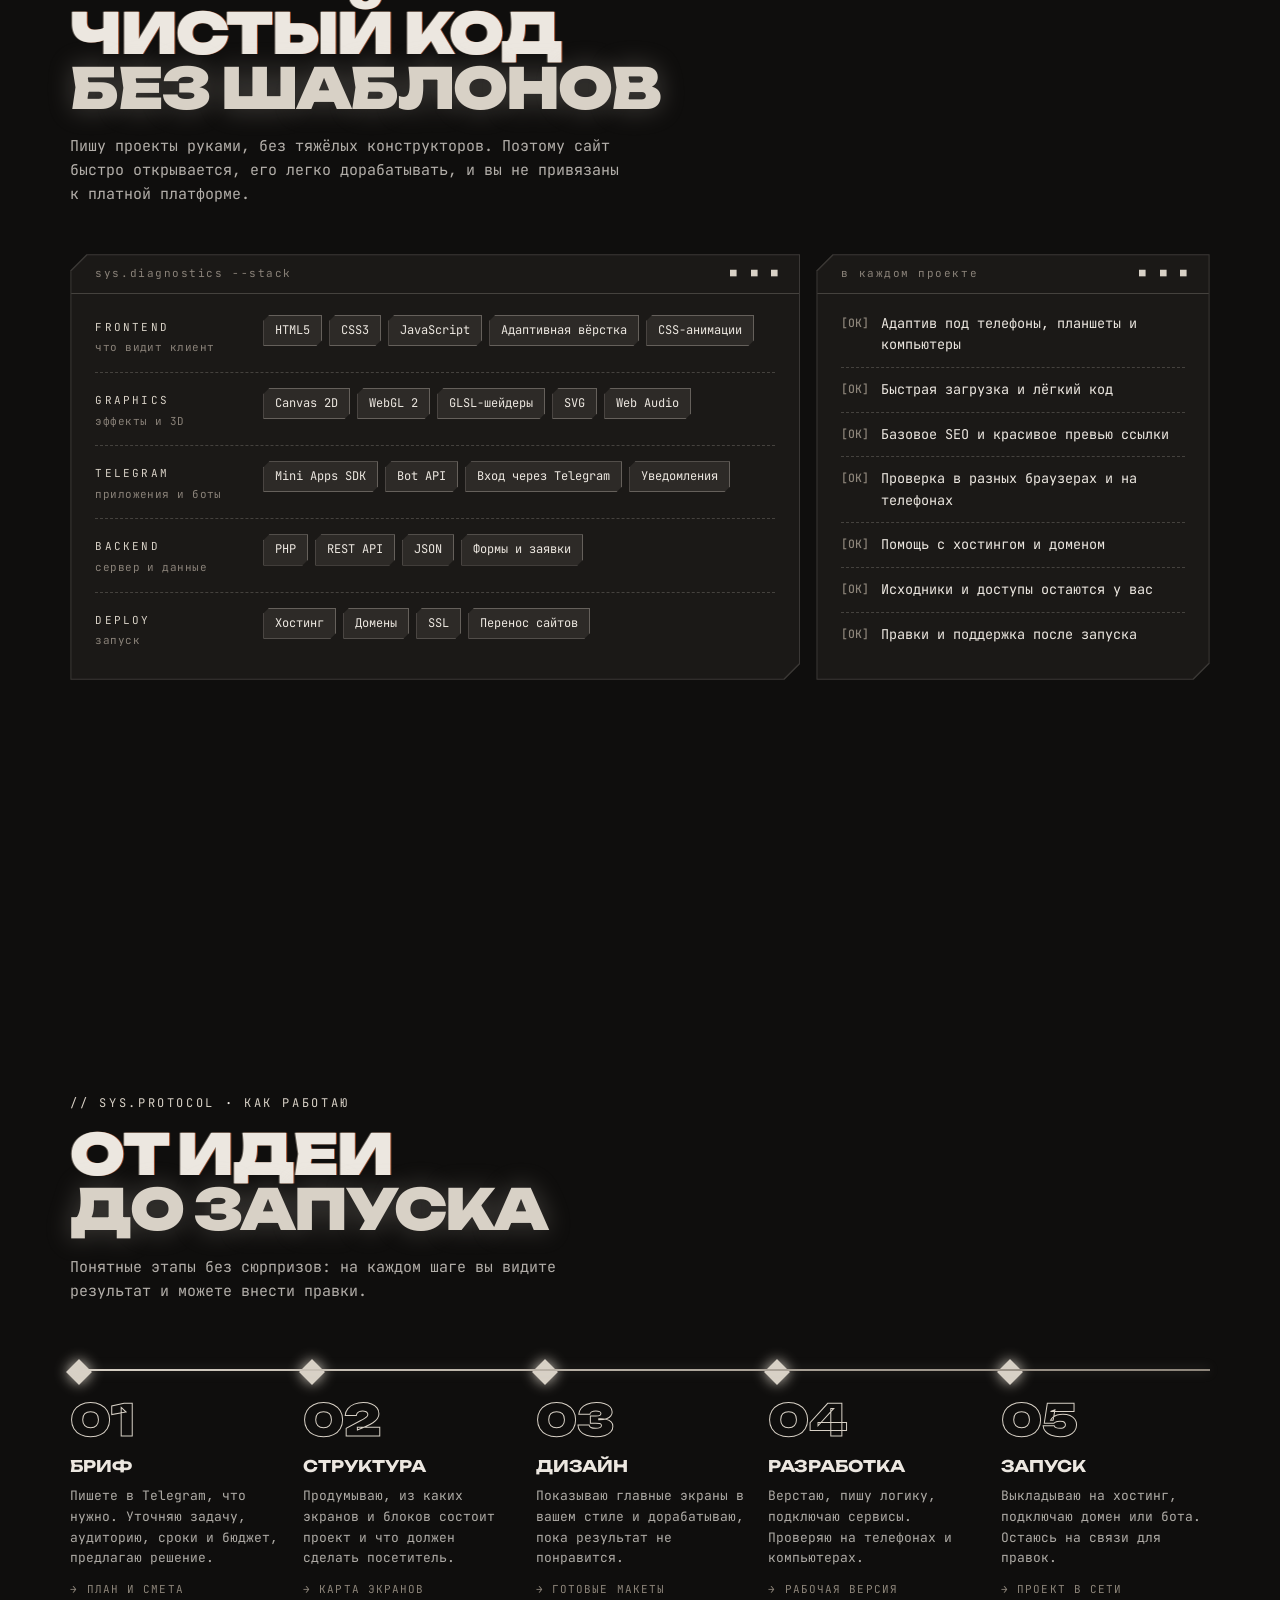
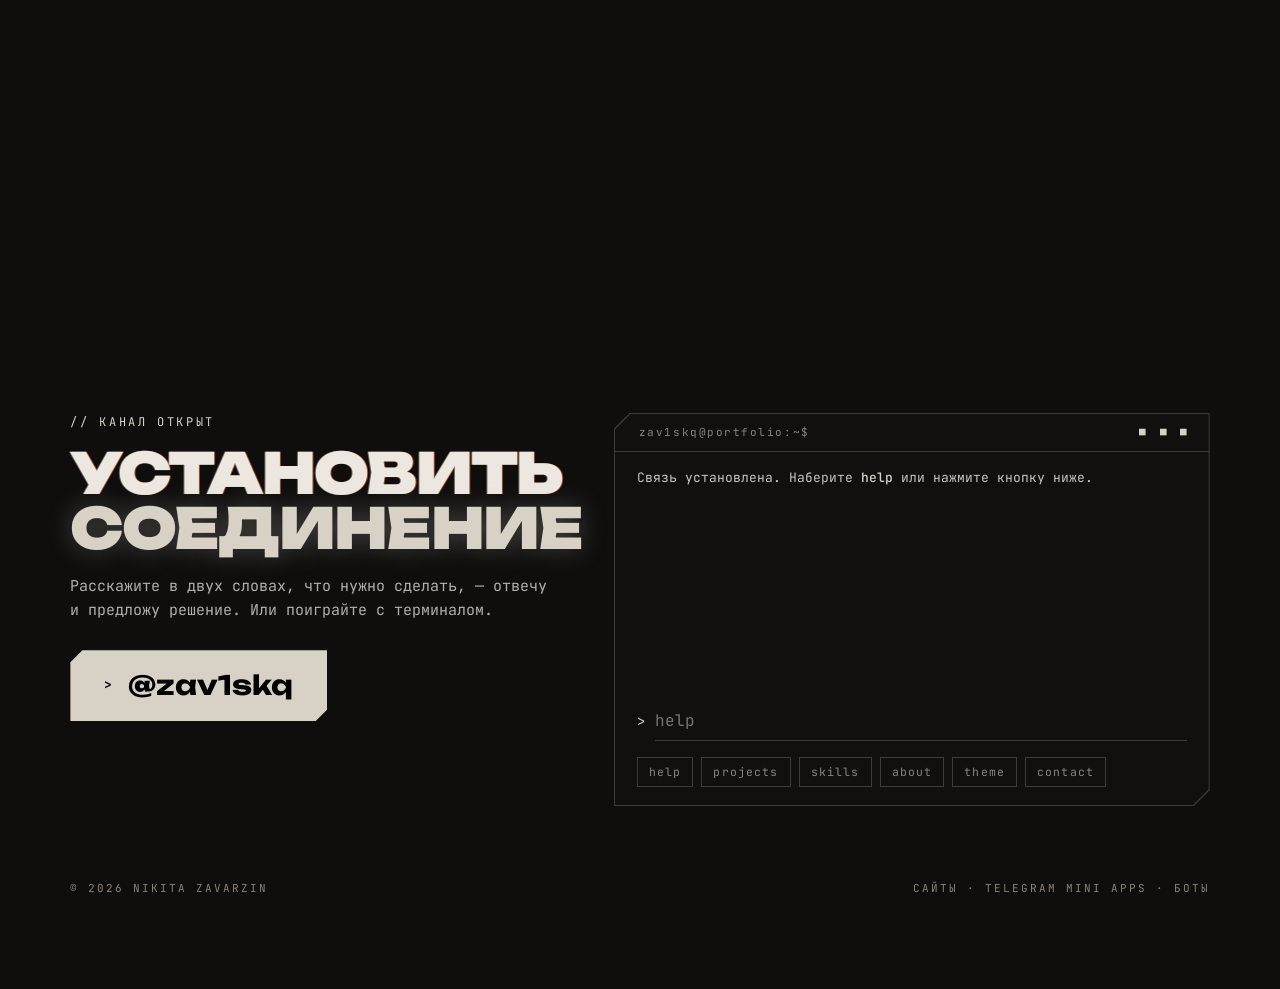
==== commit a8ae7ad7: "Захват пальца над частицами" ====
--- a/index.html
+++ b/index.html
@@ -26,6 +26,7 @@
 <body>
 <canvas id="px" aria-hidden="true"></canvas>
 <canvas id="smoke" aria-hidden="true"></canvas>
+<div id="grab" aria-hidden="true"></div>
 <div class="fx-vig"></div><div class="fx-scan"></div><div class="fx-noise"></div><div class="fx-flash" id="flash"></div>
 
 <div class="hud-fade t"></div><div class="hud-fade b"></div>
